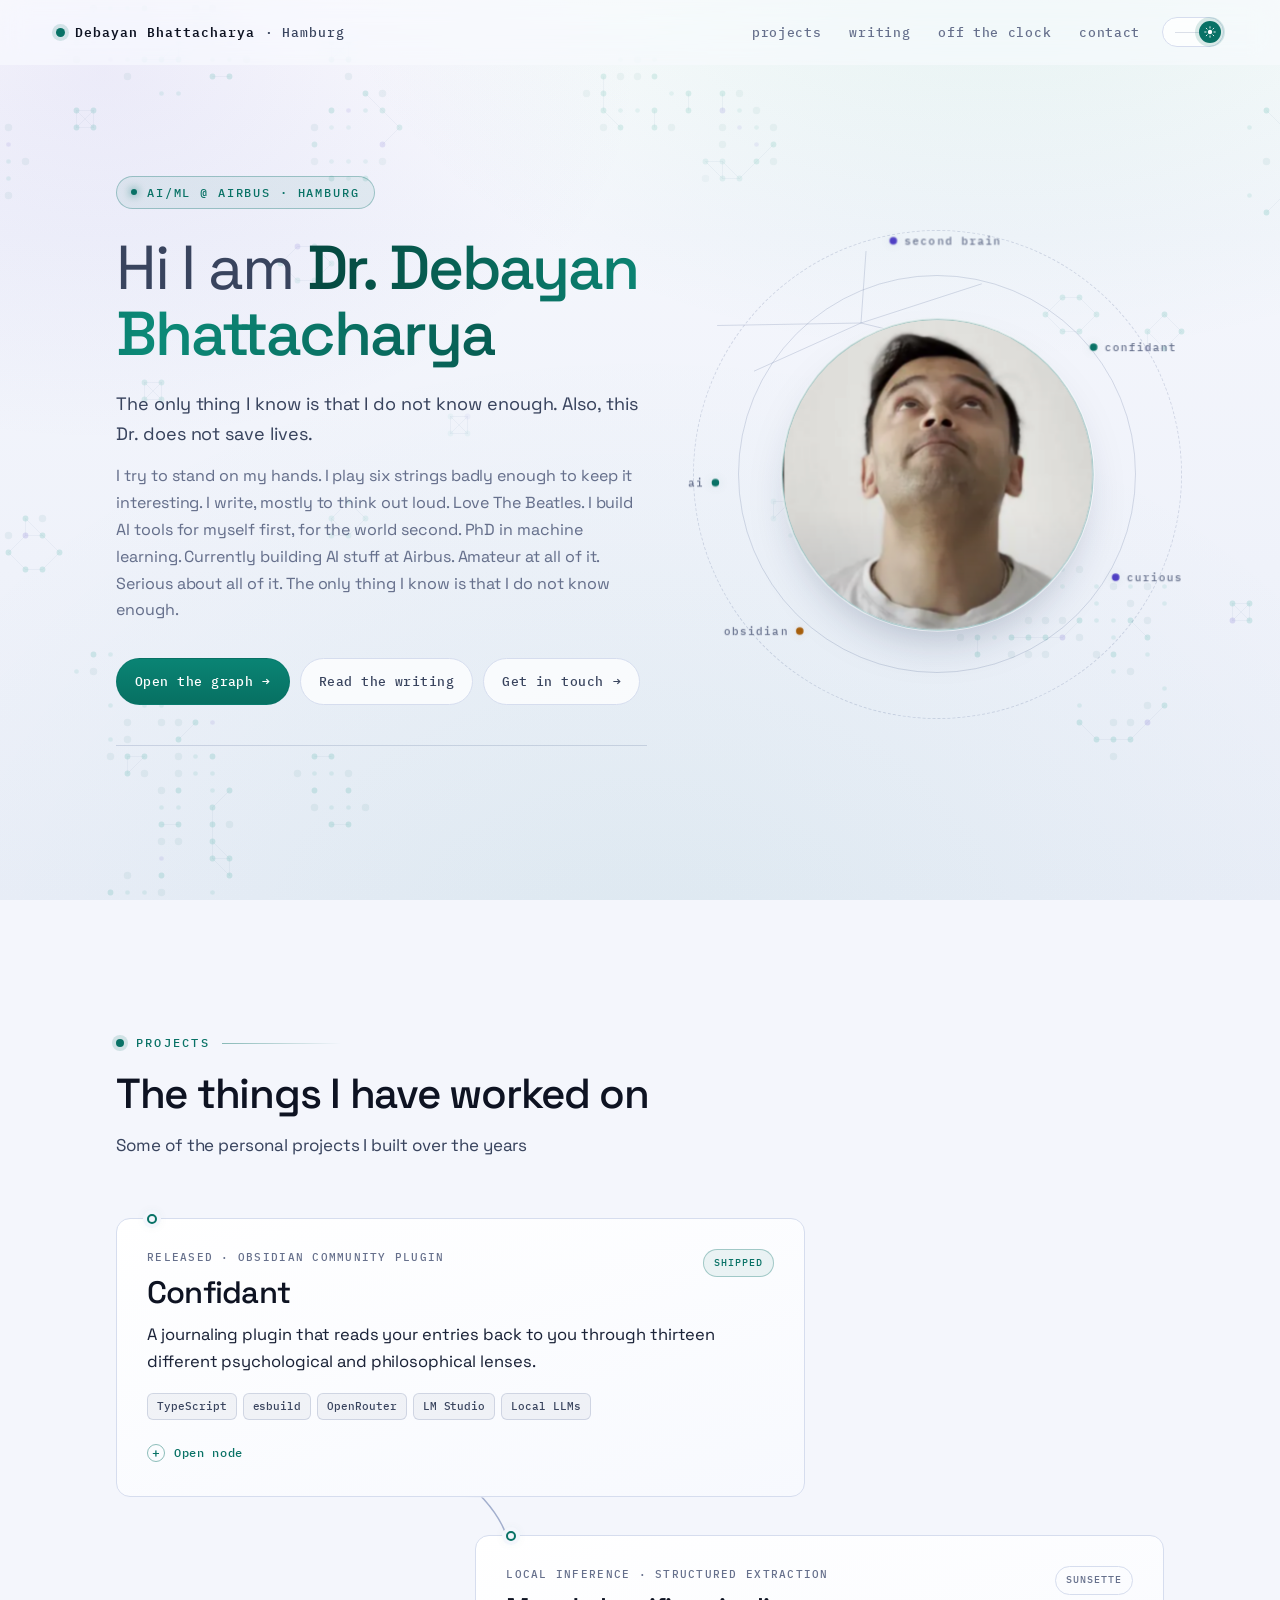
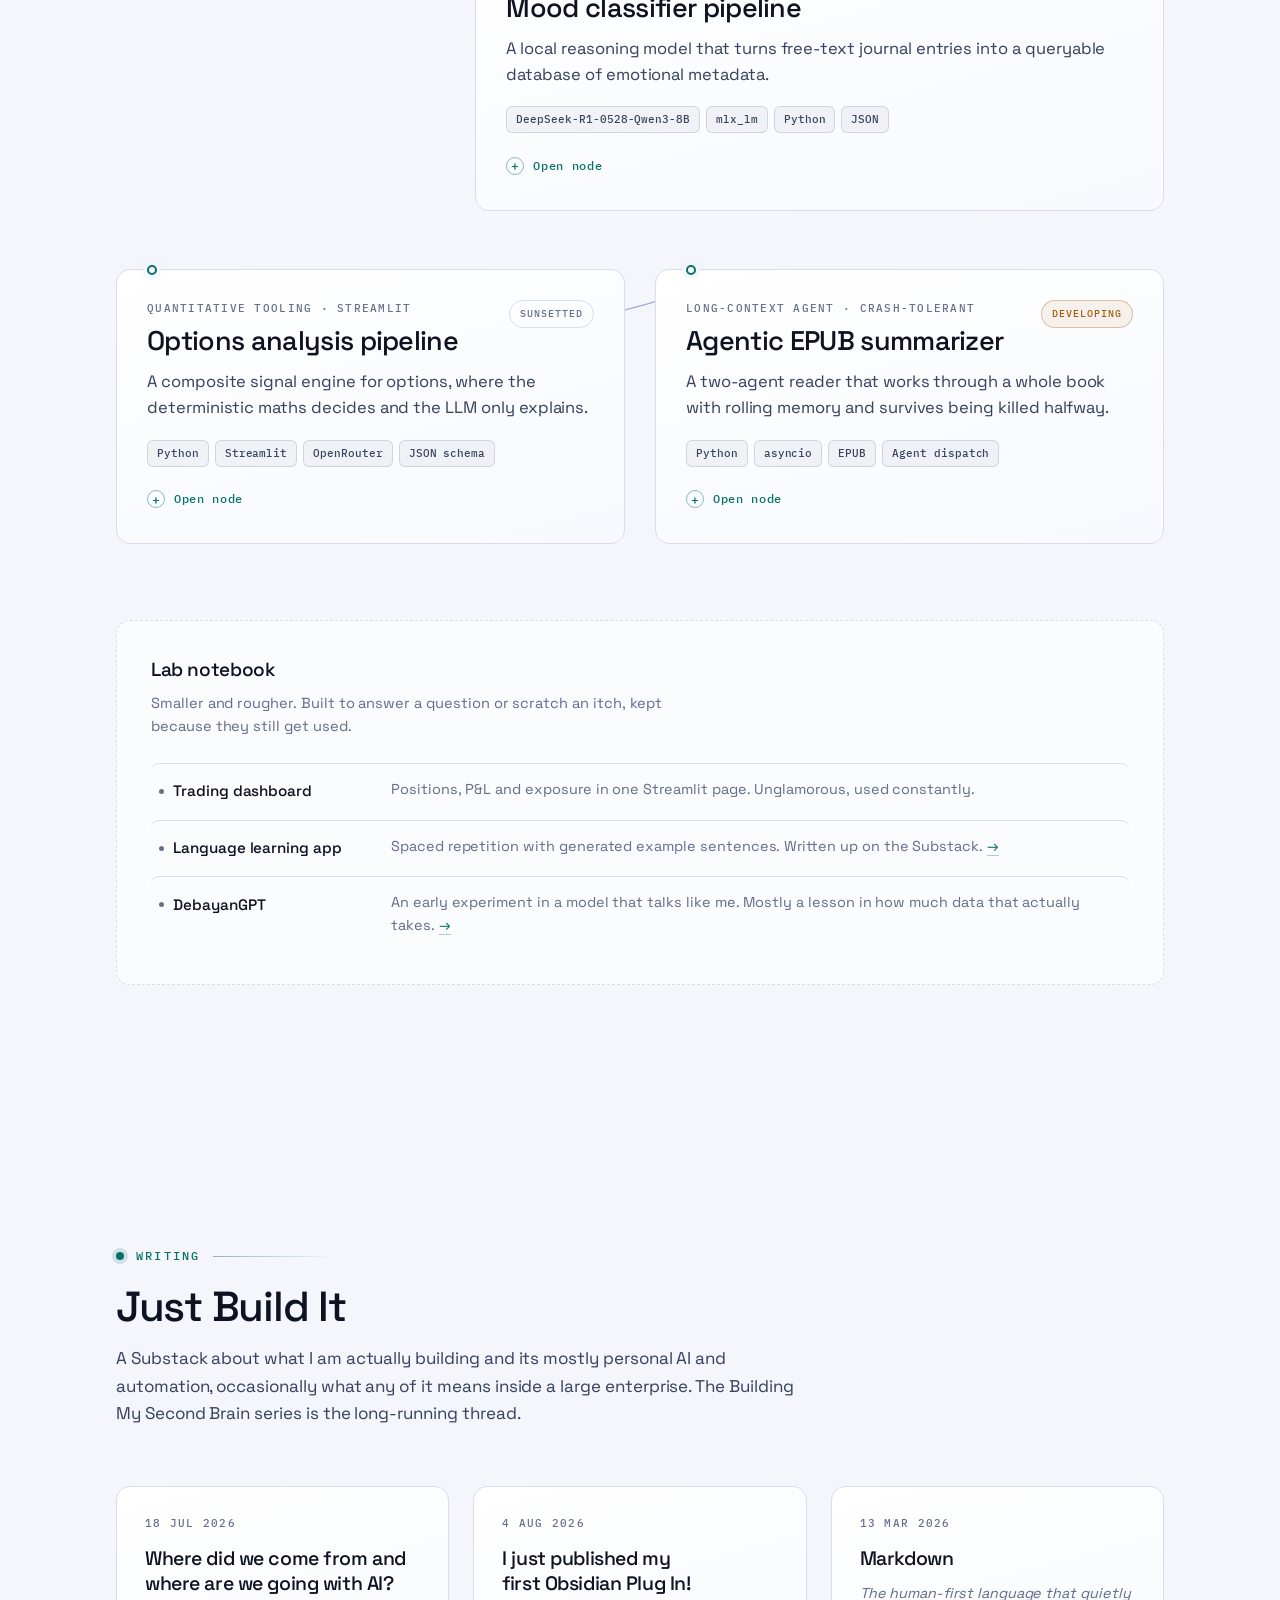
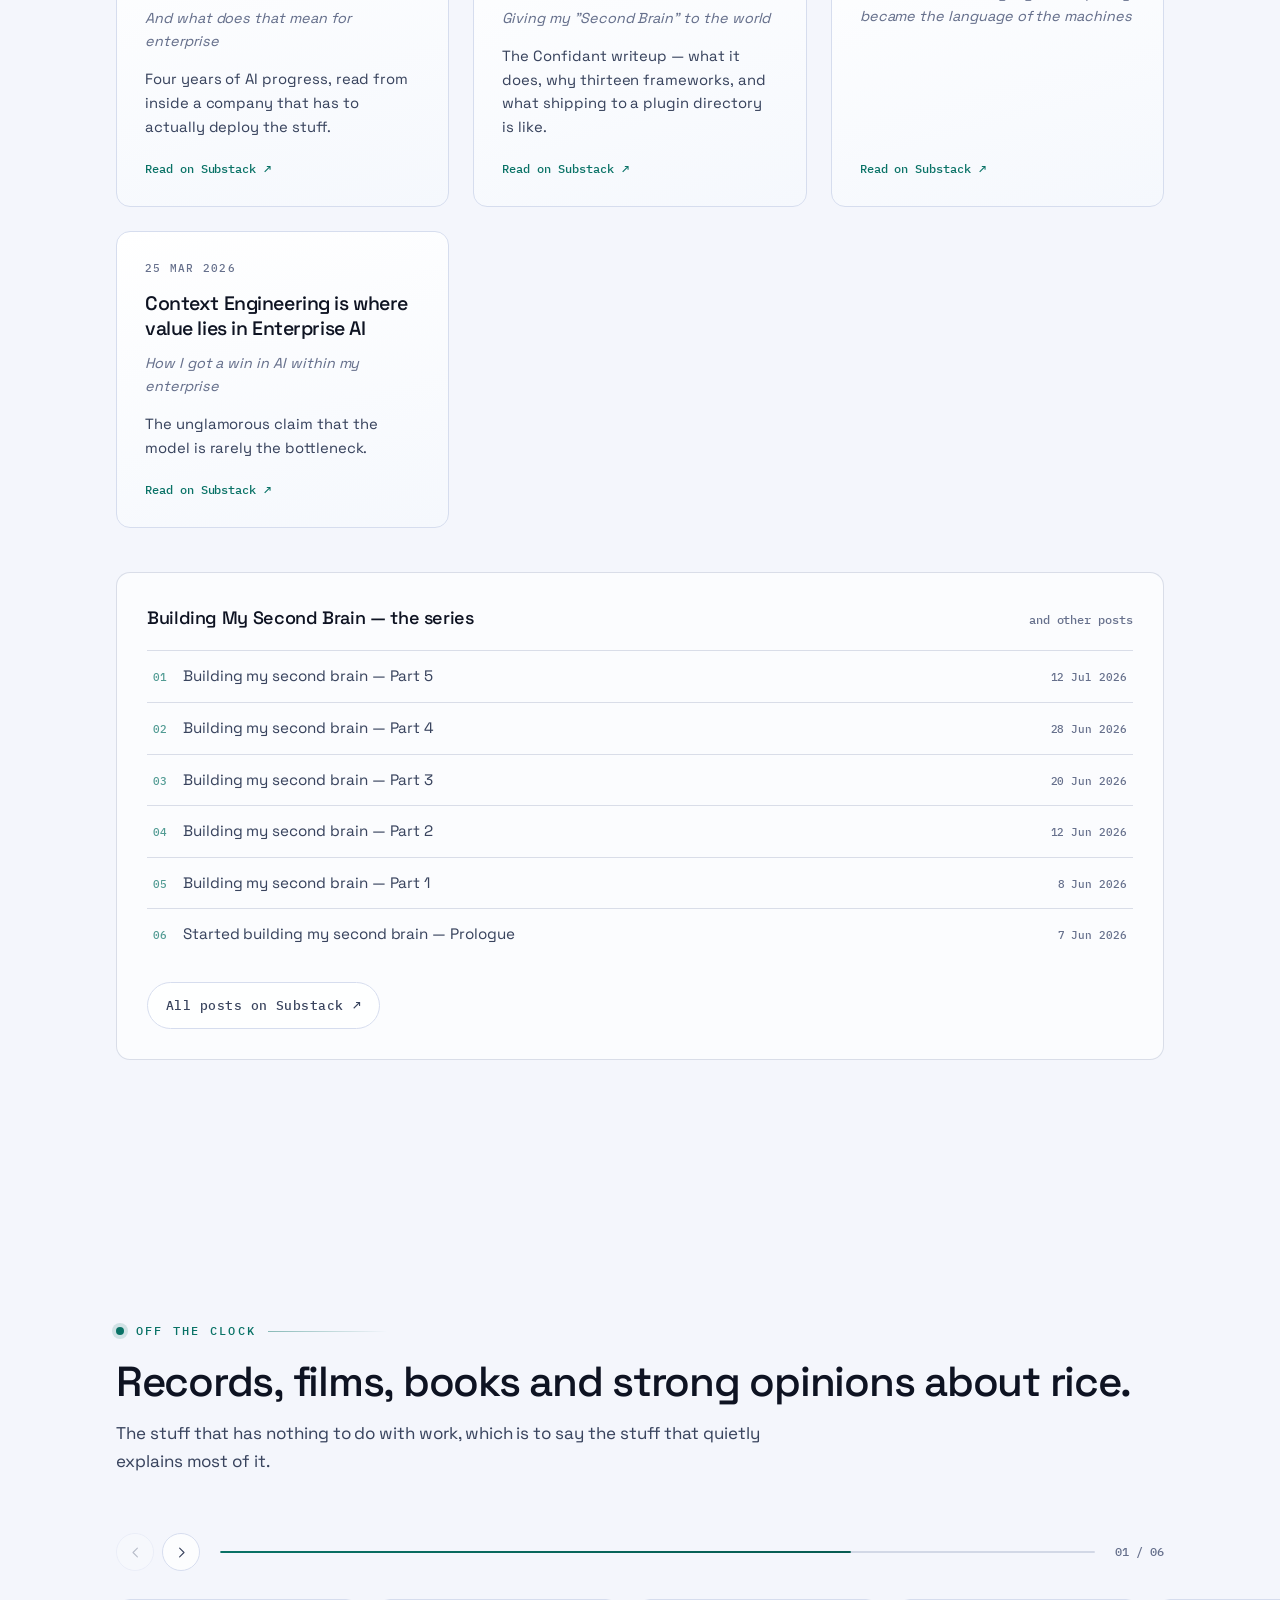
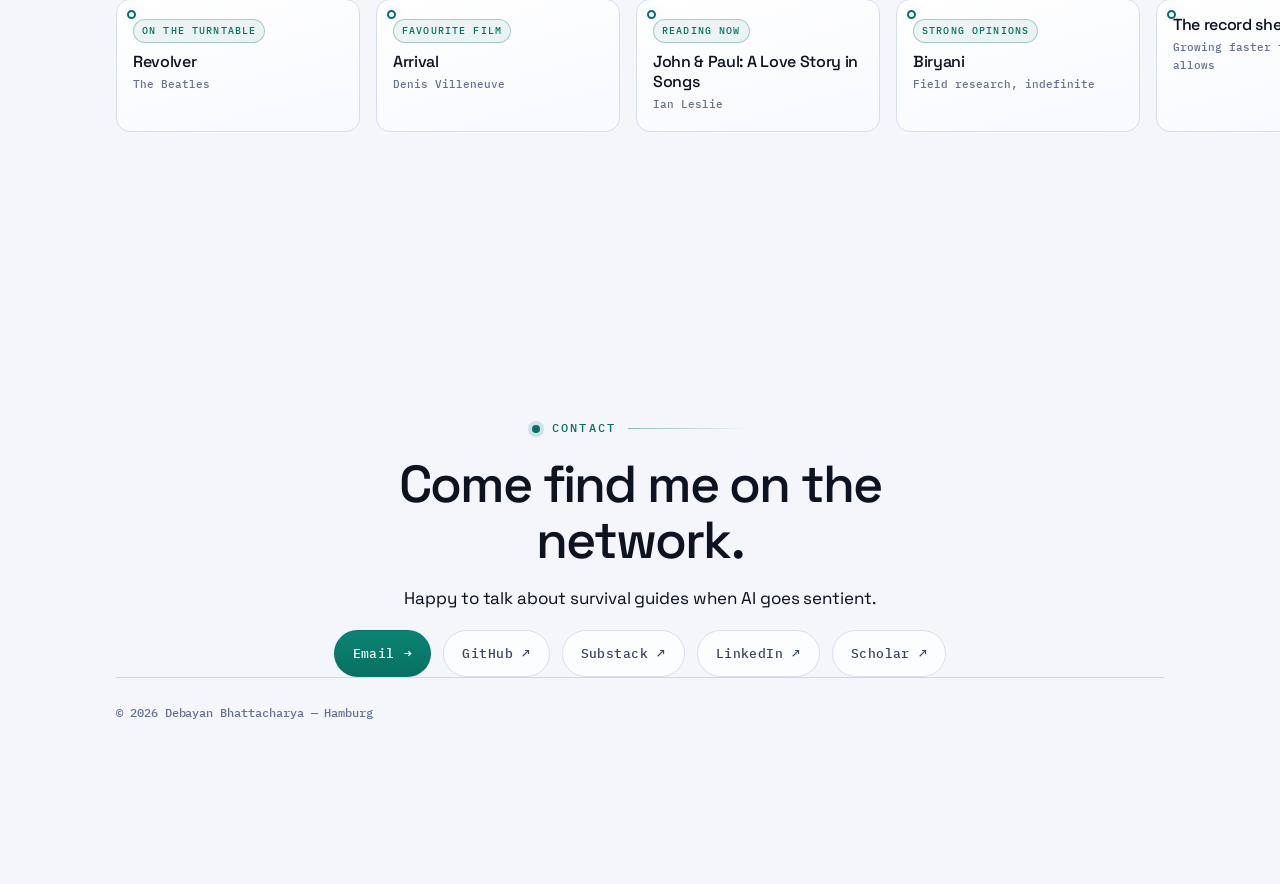
==== index.html @ 23ad4b86 "BDebayan Launch" ====
<!DOCTYPE html>
<html lang="en">
<head>
<meta charset="utf-8">
<meta name="viewport" content="width=device-width, initial-scale=1">

<!-- Theme is resolved before first paint so there is no flash of the wrong
     mode. Saved choice wins; otherwise follow the OS. -->
<script>
(function () {
  var t;
  try { t = localStorage.getItem('theme'); } catch (e) {}
  if (t !== 'light' && t !== 'dark') {
    t = window.matchMedia && window.matchMedia('(prefers-color-scheme: light)').matches ? 'light' : 'dark';
  }
  document.documentElement.setAttribute('data-theme', t);
})();
</script>
<title>Debayan Bhattacharya — memory systems &amp; local inference</title>
<meta name="description" content="I build memory systems and local-inference pipelines for personal AI, and lead AI/ML direction at Airbus. Obsidian plugins, tiered-memory agents, and models that never leave the laptop.">
<meta name="author" content="Debayan Bhattacharya">
<meta name="theme-color" content="#0A0C16" data-theme-color>

<meta property="og:type" content="website">
<meta property="og:title" content="Debayan Bhattacharya — memory systems &amp; local inference">
<meta property="og:description" content="Obsidian plugins, tiered-memory agents, and models that never leave the laptop.">
<meta property="og:image" content="assets/hero/gaze-poster.jpg">
<meta name="twitter:card" content="summary_large_image">

<link rel="icon" href="data:image/svg+xml,<svg xmlns='http://www.w3.org/2000/svg' viewBox='0 0 32 32'><circle cx='16' cy='16' r='7' fill='%2334E2C0'/><circle cx='16' cy='16' r='13' fill='none' stroke='%2334E2C0' stroke-opacity='.35'/></svg>">

<link rel="preconnect" href="https://fonts.googleapis.com">
<link rel="preconnect" href="https://fonts.gstatic.com" crossorigin>
<!-- Space Grotesk is loaded as a variable font so light mode can use the
     in-between weights (430 / 560) it needs to hold up against paper. -->
<link rel="stylesheet" href="https://fonts.googleapis.com/css2?family=IBM+Plex+Mono:wght@400;500&family=Space+Grotesk:wght@400..700&display=swap">
<link rel="stylesheet" href="assets/css/site.css">
</head>

<body>
<a class="skip" href="#projects">Skip to projects</a>
<canvas id="life-bg" aria-hidden="true"></canvas>

<header class="nav">
  <a class="nav-mark" href="#top">
    <span class="dot" aria-hidden="true"></span>
    <b>Debayan Bhattacharya</b><b class="short">DB</b><span class="long"> · Hamburg</span>
  </a>
  <nav class="nav-links" aria-label="Sections" data-nav>
    <a href="#projects">projects</a>
    <a href="#writing">writing</a>
    <a href="#offclock"><span class="lbl-full">off the clock</span><span class="lbl-short">off-clock</span></a>
    <a href="#contact">contact</a>

    <button class="theme-toggle" type="button" data-theme-toggle
            aria-label="Switch colour theme" title="Switch colour theme">
      <span class="knob" aria-hidden="true">
        <svg class="ico-moon" viewBox="0 0 24 24"><path d="M20.5 15A8.5 8.5 0 0 1 9 3.5 8.5 8.5 0 1 0 20.5 15z" stroke-linejoin="round"/></svg>
        <svg class="ico-sun" viewBox="0 0 24 24"><circle cx="12" cy="12" r="4.4"/><path d="M12 1.5v2.6M12 19.9v2.6M4.4 4.4l1.9 1.9M17.7 17.7l1.9 1.9M1.5 12h2.6M19.9 12h2.6M4.4 19.6l1.9-1.9M17.7 6.3l1.9-1.9" stroke-linecap="round"/></svg>
      </span>
    </button>
  </nav>
</header>

<main class="page" id="top">

  <!-- ================================================================ HERO -->
  <section class="hero">
    <div class="wrap hero-grid">

      <div class="hero-copy">
        <span class="eyebrow"><i aria-hidden="true"></i> <span data-bind="hero.eyebrow"></span></span>

        <h1>
          <span class="lo" data-bind="hero.headlineLead"></span>
          <span class="hi" data-bind="hero.headlineAccent"></span>
        </h1>

        <p class="hero-sub" data-bind="identity.bio"></p>
        <p class="hero-sub" data-bind="identity.sub"></p>

        <div class="hero-cta">
          <a class="btn btn-primary" href="#projects"><span data-bind="hero.ctaPrimary"></span> <span class="arw" aria-hidden="true">→</span></a>
          <a class="btn" href="#writing" data-bind="hero.ctaSecondary"></a>
          <a class="btn" href="#contact" data-egg><span data-bind="hero.ctaContact"></span> <span class="arw" aria-hidden="true">→</span></a>
        </div>

        <div class="hero-meta" data-hero-facts></div>
      </div>

      <div class="hero-node">
        <div class="rootnode">
          <div class="rootnode-inner">
            <svg class="rootnode-edges" aria-hidden="true"></svg>
            <div class="orbit o2 orbit-spin-rev" aria-hidden="true"></div>
            <div class="orbit orbit-spin" aria-hidden="true"></div>
            <div class="orbit o3" aria-hidden="true"></div>
            <!-- The resting pose ships in the markup so there is something to
                 look at before hero.js runs, and something left if it never
                 does. hero.js stacks the sprite canvas on top of it. -->
            <div class="photo-well">
              <img class="well-img is-on" src="assets/hero/gaze-poster.webp"
                   alt="Debayan Bhattacharya" width="320" height="320"
                   fetchpriority="high" decoding="async" draggable="false">
            </div>
          </div>
          <span class="hero-hint" data-bind="hero.hint">move your cursor</span>
        </div>
      </div>

    </div>
  </section>

  <!-- ============================================================ PROJECTS -->
  <section class="section" id="projects" data-section="projects">
    <div class="wrap">
      <div class="section-head rv">
        <div class="section-label" data-sec-label></div>
        <h2 data-sec-title></h2>
        <p data-sec-intro></p>
      </div>

      <div class="pgraph">
        <svg class="pedges" aria-hidden="true" preserveAspectRatio="none"></svg>
        <div class="pcards"></div>
      </div>

      <div class="notebook rv">
        <h3 data-bind="notebookTitle"></h3>
        <p data-bind="notebookIntro"></p>
        <div class="nb-list"></div>
      </div>
    </div>
  </section>

  <!-- ============================================================= WRITING -->
  <section class="section" id="writing" data-section="writing">
    <div class="wrap">
      <div class="section-head rv">
        <div class="section-label" data-sec-label></div>
        <h2 data-sec-title></h2>
        <p data-sec-intro></p>
      </div>

      <div class="posts"></div>

      <div class="series rv">
        <div class="series-head">
          <h3>Building My Second Brain — the series</h3>
          <span>and other posts</span>
        </div>
        <ol></ol>
        <div style="margin-top:22px">
          <a class="btn" data-href="substack" target="_blank" rel="noopener">
            All posts on Substack <span class="arw" aria-hidden="true">↗</span>
          </a>
        </div>
      </div>
    </div>
  </section>

  <!-- =========================================================== OFF CLOCK -->
  <section class="section" id="offclock" data-section="offclock">
    <div class="wrap">
      <div class="section-head rv">
        <div class="section-label" data-sec-label></div>
        <h2 data-sec-title></h2>
        <p data-sec-intro></p>
      </div>
    </div>

    <div class="oc rv">
      <div class="wrap">
        <div class="oc-bar">
          <div class="oc-navs">
            <button class="oc-nav" data-oc-prev type="button" aria-label="Scroll carousel left">
              <svg viewBox="0 0 24 24" aria-hidden="true"><path d="M15 5l-7 7 7 7" stroke-linecap="round" stroke-linejoin="round"/></svg>
            </button>
            <button class="oc-nav" data-oc-next type="button" aria-label="Scroll carousel right">
              <svg viewBox="0 0 24 24" aria-hidden="true"><path d="M9 5l7 7-7 7" stroke-linecap="round" stroke-linejoin="round"/></svg>
            </button>
          </div>
          <div class="oc-rail" aria-hidden="true"><span></span></div>
          <div class="oc-count" data-oc-count></div>
        </div>
      </div>

      <div class="oc-track" role="list" aria-label="Off the clock"></div>

      <div class="wrap">
        <div class="oc-drawer" id="oc-drawer"><div><div class="oc-drawer-in"></div></div></div>
      </div>
    </div>
  </section>

  <!-- ============================================================= CONTACT -->
  <section class="section contact" id="contact" data-section="contact">
    <div class="wrap">
      <div class="rv">
        <div class="section-label" style="justify-content:center" data-sec-label></div>
        <h2 data-sec-title></h2>
        <p data-sec-intro></p>
        <div class="contact-links">
          <a class="btn btn-primary" data-href="email">Email <span class="arw" aria-hidden="true">→</span></a>
          <a class="btn" data-href="github" target="_blank" rel="noopener">GitHub <span class="arw" aria-hidden="true">↗</span></a>
          <a class="btn" data-href="substack" target="_blank" rel="noopener">Substack <span class="arw" aria-hidden="true">↗</span></a>
          <a class="btn" data-href="linkedin" target="_blank" rel="noopener">LinkedIn <span class="arw" aria-hidden="true">↗</span></a>
          <a class="btn" data-href="scholar" target="_blank" rel="noopener">Scholar <span class="arw" aria-hidden="true">↗</span></a>
        </div>
      </div>

      <div class="foot">
        <span>© <span data-year></span> Debayan Bhattacharya — Hamburg</span>
        <span></span>
      </div>
    </div>
  </section>

</main>

<script src="assets/js/content.js"></script>
<!-- Generated by tools/bake_hero.py — describes the head-rotation sprite
     sheet (grid shape, cell size, which angle cell 0 holds). A plain script
     rather than a fetch of gaze.json so file:// preview keeps working. -->
<script src="assets/hero/gaze.js"></script>
<script src="assets/js/life.js" defer></script>
<script src="assets/js/app.js" defer></script>
<script src="assets/js/hero.js" defer></script>
<script src="assets/js/offclock.js" defer></script>
<script src="assets/js/analytics.js" defer></script>
</body>
</html>
---- assets/css/site.css ----
/* ==========================================================================
   Debayan Bhattacharya — personal site
   Palette: deep indigo substrate, phosphor cyan nodes, amber active edges.
   ========================================================================== */

/* ---------------------------------------------------------------- tokens ---
   Dark is the default. Light is a paper-and-ink counterpart, not an inversion:
   the phosphor cyan darkens to hold contrast on white, glows become shadows,
   and the type gains weight because dark-on-light reads thinner than
   light-on-dark. Everything below is driven by these two blocks.
   -------------------------------------------------------------------------- */
:root, [data-theme="dark"] {
  color-scheme: dark;

  /* substrate */
  --void:      #06070D;
  --bg:        #0A0C16;
  --bg-2:      #0D1020;
  --surface:   #121629;
  --surface-2: #171C33;
  --line:      #222840;
  --line-soft: rgba(126,146,208,0.12);

  /* ink */
  --text:      #E9ECF8;
  --text-2:    #A6AECB;
  --muted:     #6E7797;

  /* signal */
  --phos:      #34E2C0;
  --phos-2:    #1FBFA2;
  --phos-glow: rgba(52,226,192,0.16);
  --phos-soft: rgba(52,226,192,0.05);
  --phos-line: rgba(52,226,192,0.24);
  --phos-edge: rgba(52,226,192,0.36);
  --amber:     #F2A44E;
  --amber-glow:rgba(242,164,78,0.16);
  --amber-line:rgba(242,164,78,0.32);
  --amber-soft:rgba(242,164,78,0.06);
  --text-hi:   #C3CAE4;
  --violet:    #7C6BF0;

  /* surfaces built from the substrate */
  --page-bg:
    radial-gradient(1100px 700px at 78% -8%, rgba(52,226,192,0.10), transparent 62%),
    radial-gradient(900px 620px at 8% 8%, rgba(124,107,240,0.11), transparent 60%),
    radial-gradient(1200px 900px at 50% 108%, rgba(52,226,192,0.05), transparent 70%),
    linear-gradient(180deg, var(--void), var(--bg) 22%, var(--bg-2) 100%);
  --nav-bg:       rgba(10,12,22,0.55);
  --nav-bg-stuck: rgba(8,10,18,0.86);
  --card-grad:  linear-gradient(165deg, rgba(23,28,51,0.86), rgba(13,16,32,0.90));
  --card-grad-2:linear-gradient(165deg, rgba(23,28,51,0.70), rgba(13,16,32,0.85));
  --card-shadow: 0 30px 70px -34px rgba(0,0,0,0.9);
  --card-lift:   0 24px 50px -32px rgba(0,0,0,0.9);
  --panel-bg:  rgba(6,7,13,0.40);
  --sunk-bg:   rgba(6,7,13,0.55);
  --hover-tint: rgba(255,255,255,0.04);
  --hover-tint-2: rgba(255,255,255,0.028);
  --chip-bg:   rgba(255,255,255,0.035);
  --btn-bg:    rgba(255,255,255,0.02);
  --code-bg:   rgba(52,226,192,0.08);
  --code-fg:   #9BF0DD;
  --btn-primary-bg:   linear-gradient(180deg, rgba(52,226,192,0.20), rgba(52,226,192,0.10));
  --btn-primary-bg-h: linear-gradient(180deg, rgba(52,226,192,0.30), rgba(52,226,192,0.16));
  --btn-primary-fg:   #C9FBEE;
  --edge-stroke: rgba(126,146,208,0.34);

  /* hero well */
  --well-bg: radial-gradient(120% 120% at 50% 10%, var(--surface-2), var(--bg-2) 70%);
  --well-shadow: 0 0 0 1px rgba(0,0,0,0.6), 0 0 60px -14px rgba(52,226,192,0.42),
                 inset 0 0 60px -20px rgba(52,226,192,0.35);
  --well-veil: linear-gradient(180deg, transparent 55%, rgba(6,7,13,0.55));
  --scan-op: 0.55;
  --dot-ring: rgba(10,12,22,0.90);
  --oc-dim: 0.48;
  --oc-blur-b: 0.8;
  --headline-grad: linear-gradient(100deg, #FFFFFF 8%, var(--phos) 60%, #7FF3DE 100%);

  /* background canvas — Conway's Life, read at runtime by life.js */
  --life-cell:   52,226,192;   /* settled cells */
  --life-born:   150,255,226;  /* the flash as a cell is born */
  --life-warm:   124,107,240;  /* the speckled minority */
  --life-link:   120,142,205;  /* wires between adjacent live cells */
  --life-hover:  52,226,192;
  --life-a:      0.32;
  --life-link-a: 0.10;
  --g-canvas-op: 0.70;

  /* type */
  --display: 'Space Grotesk', 'Segoe UI', system-ui, sans-serif;
  --mono: 'IBM Plex Mono', ui-monospace, 'SF Mono', Menlo, monospace;
  --smoothing: antialiased;
  --w-body: 400;
  --w-head: 500;
  --track-body: -0.005em;
  --track-mono: 0.02em;

  /* metrics */
  --wrap: 1160px;
  --gut: clamp(20px, 5vw, 56px);
  --r: 14px;
  --ease: cubic-bezier(0.22, 0.61, 0.36, 1);
}

[data-theme="light"] {
  color-scheme: light;

  --void:      #FFFFFF;
  --bg:        #F4F6FC;
  --bg-2:      #EAEEF8;
  --surface:   #FFFFFF;
  --surface-2: #F8FAFE;
  --line:      #D6DDEE;
  --line-soft: rgba(42,62,120,0.16);

  --text:      #0E1322;
  --text-2:    #39445E;
  --muted:     #66708C;

  /* darkened so it still passes contrast against paper */
  --phos:      #097266;
  --phos-2:    #075C52;
  --phos-glow: rgba(9,114,102,0.15);
  --phos-soft: rgba(9,114,102,0.07);
  --phos-line: rgba(9,114,102,0.32);
  --phos-edge: rgba(9,114,102,0.46);
  --amber:     #A65E0B;
  --amber-glow:rgba(166,94,11,0.16);
  --amber-line:rgba(166,94,11,0.34);
  --amber-soft:rgba(166,94,11,0.07);
  --text-hi:   #1B2338;
  --violet:    #4F40C4;

  --page-bg:
    radial-gradient(1100px 700px at 78% -8%, rgba(11,140,120,0.10), transparent 62%),
    radial-gradient(900px 620px at 8% 8%, rgba(79,64,196,0.09), transparent 60%),
    radial-gradient(1200px 900px at 50% 108%, rgba(11,140,120,0.06), transparent 70%),
    linear-gradient(180deg, var(--void), var(--bg) 26%, var(--bg-2) 100%);
  --nav-bg:       rgba(248,250,254,0.62);
  --nav-bg-stuck: rgba(250,251,255,0.90);
  --card-grad:  linear-gradient(165deg, #FFFFFF, #F7F9FE);
  --card-grad-2:linear-gradient(165deg, #FFFFFF, #F5F8FD);
  --card-shadow: 0 26px 56px -30px rgba(20,34,72,0.34);
  --card-lift:   0 20px 42px -26px rgba(20,34,72,0.30);
  --panel-bg:  rgba(255,255,255,0.62);
  --sunk-bg:   rgba(255,255,255,0.76);
  --hover-tint: rgba(20,34,72,0.05);
  --hover-tint-2: rgba(20,34,72,0.035);
  --chip-bg:   rgba(20,34,72,0.045);
  --btn-bg:    rgba(255,255,255,0.75);
  --code-bg:   rgba(11,140,120,0.10);
  --code-fg:   #076152;
  --btn-primary-bg:   linear-gradient(180deg, #0A8474, #077062);
  --btn-primary-bg-h: linear-gradient(180deg, #0B9382, #087A6A);
  --btn-primary-fg:   #FFFFFF;
  --edge-stroke: rgba(52,78,140,0.42);

  --well-bg: radial-gradient(120% 120% at 50% 10%, #FFFFFF, #E7EDF9 72%);
  --well-shadow: 0 0 0 1px rgba(255,255,255,0.9), 0 22px 48px -20px rgba(20,34,72,0.34),
                 inset 0 0 40px -18px rgba(11,140,120,0.22);
  --well-veil: linear-gradient(180deg, transparent 62%, rgba(20,34,72,0.14));
  --scan-op: 0.20;
  --dot-ring: rgba(244,246,252,0.95);
  --oc-dim: 0.70;
  --oc-blur-b: 1.04;
  --headline-grad: linear-gradient(100deg, #054A41 4%, #0C8A78 52%, #075C52 100%);

  /* on paper the cells have to darken, not brighten, and the whole field
     drops back so it never competes with body text */
  --life-cell:   14,156,134;
  --life-born:   8,110,96;
  --life-warm:   79,64,196;
  --life-link:   74,96,150;
  --life-hover:  9,114,102;
  --life-a:      0.30;
  --life-link-a: 0.10;
  --g-canvas-op: 0.50;

  /* dark-on-light reads thinner, so the type gains a little weight and the
     mono tracking opens up slightly */
  --smoothing: auto;
  --w-body: 415;
  --w-head: 530;
  --track-body: -0.003em;
  --track-mono: 0.015em;
}

/* --------------------------------------------------------------- reset --- */
*, *::before, *::after { box-sizing: border-box; }
html { -webkit-text-size-adjust: 100%; scroll-behavior: smooth; }
@media (prefers-reduced-motion: reduce) { html { scroll-behavior: auto; } }

body {
  margin: 0;
  background: var(--bg);
  color: var(--text);
  transition: background-color 0.35s var(--ease), color 0.35s var(--ease);
  font-family: var(--display);
  font-size: 17px;
  line-height: 1.62;
  font-weight: var(--w-body);
  letter-spacing: var(--track-body);
  -webkit-font-smoothing: var(--smoothing);
  overflow-x: hidden;
}
body.is-locked { overflow: hidden; }

img { max-width: 100%; display: block; }
a { color: inherit; text-decoration: none; }
button { font: inherit; color: inherit; background: none; border: 0; cursor: pointer; }
code {
  font-family: var(--mono); font-size: 0.86em;
  background: var(--code-bg);
  color: var(--code-fg);
  padding: 0.12em 0.4em; border-radius: 4px;
  border: 1px solid var(--phos-line);
}
::selection { background: var(--phos); color: var(--void); }

:focus-visible {
  outline: 2px solid var(--phos);
  outline-offset: 3px;
  border-radius: 4px;
}

.wrap { width: 100%; max-width: var(--wrap); margin: 0 auto; padding: 0 var(--gut); }
.sr {
  position: absolute; width: 1px; height: 1px; padding: 0; margin: -1px;
  overflow: hidden; clip: rect(0 0 0 0); white-space: nowrap; border: 0;
}
.skip {
  position: absolute; left: 12px; top: -60px; z-index: 200;
  background: var(--surface); border: 1px solid var(--phos); color: var(--text);
  padding: 10px 16px; border-radius: 8px; font-family: var(--mono); font-size: 13px;
  transition: top 0.18s var(--ease);
}
.skip:focus { top: 12px; }

/* -------------------------------------------------------- life backdrop --- */
#life-bg {
  position: fixed; inset: 0; z-index: 0;
  width: 100%; height: 100%;
  pointer-events: none;
  opacity: var(--g-canvas-op);
  /* The vignette that calms the field behind the reading column is baked into
     the canvas by life.js. A CSS mask here would look identical and cost an
     offscreen composite on every frame. */
}
@media (max-width: 760px) {
  /* the column fills the screen on a phone, so pull the whole field back */
  #life-bg { opacity: calc(var(--g-canvas-op) * 0.72); }
}
.page { position: relative; z-index: 1; }

/* Clicks are routed by life.js from the document, so the canvas itself never
   intercepts anything — every link and button on the page stays clickable. */

.life-hint {
  position: fixed; left: var(--gut); bottom: 18px; z-index: 40;
  display: flex; align-items: center; gap: 9px;
  font-family: var(--mono); font-size: 11px; letter-spacing: 0.03em;
  color: var(--muted);
  background: var(--nav-bg);
  backdrop-filter: blur(10px); -webkit-backdrop-filter: blur(10px);
  border: 1px solid var(--line-soft); border-radius: 999px;
  padding: 7px 14px;
  pointer-events: none;
  opacity: 0; transform: translateY(8px);
  transition: opacity 0.6s var(--ease), transform 0.6s var(--ease);
}
.life-hint.in { opacity: 1; transform: none; }
.life-hint b {
  width: 6px; height: 6px; border-radius: 50%; background: var(--phos);
  box-shadow: 0 0 0 3px var(--phos-glow); flex: none;
}
@media (max-width: 620px) { .life-hint { display: none; } }

/* the substrate gradient sits under the canvas */
body::before {
  content: '';
  position: fixed; inset: 0; z-index: 0; pointer-events: none;
  background: var(--page-bg);
}

/* --------------------------------------------------------- theme toggle --- */
.theme-toggle {
  position: relative; flex: none;
  --tw: 62px;
  width: var(--tw); height: 30px; border-radius: 999px;
  border: 1px solid var(--line);
  background: var(--btn-bg);
  display: inline-flex; align-items: center;
  margin-left: 6px;
  transition: border-color 0.24s var(--ease), background 0.24s var(--ease);
}
.theme-toggle:hover { border-color: var(--phos-edge); }

/* the knob is a graph node travelling along an edge */
.theme-toggle::before {
  content: ''; position: absolute; left: 12px; right: 12px; top: 50%;
  height: 1px; background: var(--line-soft);
}
.theme-toggle .knob {
  position: absolute; top: 50%; left: 4px;
  width: 22px; height: 22px; margin-top: -11px;
  border-radius: 50%;
  background: var(--phos);
  box-shadow: 0 0 0 4px var(--phos-glow);
  display: grid; place-items: center;
  transition: transform 0.36s var(--ease), background 0.24s var(--ease);
}
[data-theme="light"] .theme-toggle .knob { transform: translateX(calc(var(--tw) - 30px)); }
.theme-toggle .knob svg { width: 12px; height: 12px; display: block; }
.theme-toggle .knob .ico-sun { display: none; }
[data-theme="light"] .theme-toggle .knob .ico-sun { display: block; }
[data-theme="light"] .theme-toggle .knob .ico-moon { display: none; }
.theme-toggle .knob svg path,
.theme-toggle .knob svg circle { stroke: var(--void); fill: none; stroke-width: 1.8; }
.theme-toggle .knob .ico-sun circle { fill: var(--void); stroke: none; }
@media (max-width: 760px) { .theme-toggle { --tw: 46px; margin-left: 0; } }
@media (max-width: 440px) { .theme-toggle { --tw: 40px; } .theme-toggle .knob { width: 18px; height: 18px; margin-top: -9px; }
  [data-theme="light"] .theme-toggle .knob { transform: translateX(calc(var(--tw) - 26px)); } }

/* ------------------------------------------------------------------ nav --- */
.nav {
  position: fixed; top: 0; left: 0; right: 0; z-index: 90;
  display: flex; align-items: center; justify-content: space-between;
  gap: 20px;
  padding: 14px var(--gut);
  background: var(--nav-bg);
  backdrop-filter: blur(14px) saturate(140%);
  -webkit-backdrop-filter: blur(14px) saturate(140%);
  border-bottom: 1px solid transparent;
  transition: background 0.3s var(--ease), border-color 0.3s var(--ease);
}
.nav.is-stuck { background: var(--nav-bg-stuck); border-bottom-color: var(--line); }

.nav-mark {
  display: flex; align-items: center; gap: 10px;
  font-family: var(--mono); font-size: 13px; letter-spacing: calc(0.06em + var(--track-mono));
  color: var(--text-2);
}
.nav-mark b { color: var(--text); font-weight: var(--w-head); }
.nav-mark .dot {
  width: 9px; height: 9px; border-radius: 50%;
  background: var(--phos); box-shadow: 0 0 0 4px var(--phos-glow);
  animation: pulse 3.6s ease-in-out infinite;
}
@keyframes pulse {
  0%, 100% { box-shadow: 0 0 0 4px var(--phos-glow); }
  50%      { box-shadow: 0 0 0 8px var(--phos-soft); }
}

.nav-links { display: flex; align-items: center; gap: 4px; }
.nav-links a {
  position: relative;
  font-family: var(--mono); font-size: 12.5px; letter-spacing: calc(0.04em + var(--track-mono));
  color: var(--muted);
  padding: 8px 12px; border-radius: 999px;
  white-space: nowrap;
  transition: color 0.2s var(--ease), background 0.2s var(--ease);
}
.nav-links a::before {
  content: ''; position: absolute; left: 4px; top: 50%; transform: translateY(-50%) scale(0);
  width: 4px; height: 4px; border-radius: 50%; background: var(--phos);
  transition: transform 0.22s var(--ease);
}
.nav-links a:hover { color: var(--text); background: var(--hover-tint); }
.nav-links a.is-active { color: var(--phos); padding-left: 18px; }
.nav-links a.is-active::before { transform: translateY(-50%) scale(1); }
.nav-links .lbl-short { display: none; }
@media (max-width: 760px) {
  .nav { padding: 12px 14px; gap: 8px; }
  .nav-links a { padding: 6px 7px; font-size: 11px; }
  .nav-mark span.long { display: none; }
  .nav-mark b { display: none; }
  .nav-links .lbl-full { display: none; }
  .nav-links .lbl-short { display: inline; }
}
@media (max-width: 440px) {
  .nav { padding: 11px 12px; }
  .nav-links { gap: 1px; }
  .nav-links a { font-size: 10.5px; padding: 5px 5px; }
}
.nav-mark b.short { display: none; }
@media (max-width: 760px) and (min-width: 431px) {
  .nav-mark b.short { display: inline; letter-spacing: 0.08em; font-size: 12px; }
}

/* ----------------------------------------------------------------- hero --- */
.hero {
  position: relative;
  min-height: 100svh;
  display: grid; align-items: center;
  padding: 120px 0 72px;
}
.hero-grid {
  display: grid;
  grid-template-columns: minmax(0, 1.08fr) minmax(0, 0.92fr);
  gap: clamp(28px, 5vw, 72px);
  align-items: center;
}
@media (max-width: 900px) {
  /* the root node leads on small screens — it is the signature element */
  .hero-grid { grid-template-columns: 1fr; gap: 34px; }
  .hero { padding-top: 96px; min-height: 0; }
  .hero-node { order: -1; }
}

.eyebrow {
  display: inline-flex; align-items: center; gap: 10px;
  font-family: var(--mono); font-size: 12px; letter-spacing: calc(0.14em + var(--track-mono));
  text-transform: uppercase; color: var(--phos);
  border: 1px solid var(--phos-line);
  background: var(--phos-soft);
  padding: 6px 14px; border-radius: 999px;
  margin-bottom: 26px;
}
.eyebrow i {
  width: 6px; height: 6px; border-radius: 50%; background: var(--phos);
  box-shadow: 0 0 8px var(--phos);
}

.hero h1 {
  margin: 0 0 22px;
  font-size: clamp(34px, 5.4vw, 62px);
  line-height: 1.06;
  letter-spacing: -0.035em;
  font-weight: var(--w-head);
  text-wrap: balance;
}
.hero h1 .lo { color: var(--text-2); font-weight: var(--w-body); }
.hero h1 .hi {
  color: var(--text);
  background: var(--headline-grad);
  -webkit-background-clip: text; background-clip: text;
  -webkit-text-fill-color: transparent;
}
.hero-sub {
  margin: 0 0 14px; max-width: 54ch;
  color: var(--text-2); font-size: clamp(15.5px, 1.6vw, 18px); line-height: 1.68;
}
.hero-sub:last-of-type { margin-bottom: 34px; color: var(--muted); font-size: clamp(14.5px, 1.4vw, 16px); }
.hero-sub strong { color: var(--text); font-weight: var(--w-head); }

.hero-cta { display: flex; flex-wrap: wrap; gap: 10px; align-items: center; }

.btn {
  display: inline-flex; align-items: center; gap: 9px;
  font-family: var(--mono); font-size: 13px; letter-spacing: calc(0.02em + var(--track-mono));
  padding: 12px 18px; border-radius: 999px;
  border: 1px solid var(--line);
  background: var(--btn-bg);
  color: var(--text-2);
  transition: all 0.22s var(--ease);
}
.btn:hover {
  color: var(--text); border-color: var(--phos-edge);
  background: var(--phos-soft);
  transform: translateY(-2px);
}
.btn-primary {
  background: var(--btn-primary-bg);
  border-color: var(--phos-edge);
  color: var(--btn-primary-fg);
}
.btn-primary:hover {
  background: var(--btn-primary-bg-h);
  box-shadow: 0 10px 30px -12px var(--phos-glow);
}
.btn .arw { transition: transform 0.22s var(--ease); }
.btn:hover .arw { transform: translateX(3px); }

.hero-meta {
  display: flex; flex-wrap: wrap; gap: 8px 20px;
  margin-top: 40px; padding-top: 26px;
  border-top: 1px solid var(--line-soft);
  font-family: var(--mono); font-size: 12px; color: var(--muted);
}
.hero-meta span { display: inline-flex; align-items: center; gap: 8px; }
.hero-meta span::before {
  content: ''; width: 5px; height: 5px; border-radius: 50%;
  background: var(--violet); opacity: 0.9;
}
.hero-meta span:nth-child(2)::before { background: var(--phos); }
.hero-meta span:nth-child(3)::before { background: var(--amber); }

/* ------------------------------------------------- hero root node/photo --- */
.rootnode {
  position: relative;
  aspect-ratio: 1 / 1;
  width: min(100%, 460px);
  margin-inline: auto;
  perspective: 1000px;
  touch-action: pan-y;
}
.rootnode-inner {
  position: absolute; inset: 0;
  transform-style: preserve-3d;
  will-change: transform;
  transition: transform 0.42s var(--ease);
}
.rootnode.is-tracking .rootnode-inner { transition: transform 0.14s linear; }

/* orbit rings */
.orbit {
  position: absolute; inset: 6%;
  border-radius: 50%;
  border: 1px solid var(--line-soft);
}
.orbit.o2 { inset: -4%; border-style: dashed; border-color: var(--line-soft); }
.orbit.o3 { inset: 17%; border-color: var(--phos-line); }
.orbit-spin { animation: spin 62s linear infinite; }
.orbit-spin-rev { animation: spin 88s linear infinite reverse; }
@keyframes spin { to { transform: rotate(360deg); } }

/* the photo well */
.photo-well {
  position: absolute; inset: 17%;
  border-radius: 50%;
  overflow: hidden;
  background: var(--well-bg);
  border: 1px solid var(--phos-edge);
  box-shadow: var(--well-shadow);
  transform: translateZ(40px);
}
/* Three stacked layers, all the same size as the well:
     .well-img          the poster, and the easter-egg pose
     .well-sheet        a canvas hero.js blits one cell of the atlas into
   Paint order is DOM order, so the egg lands above the sheet, and the
   ::before scanlines / ::after veil still sit above everything. */
.photo-well .well-img,
.photo-well .well-sheet {
  position: absolute; inset: 0;
  width: 100%; height: 100%;
  object-fit: cover; object-position: 50% 50%;
  opacity: 0;
  transition: opacity 0.26s var(--ease);
}
.photo-well .well-img.is-on { opacity: 1; }

/* The atlas is fetched at low priority after the poster, so it fades in
   rather than popping. Once it is up it covers the poster completely. */
.photo-well .well-sheet { transition-duration: 0.45s; }
.rootnode.has-sheet .well-sheet { opacity: 1; }
.rootnode.is-egg .well-egg { opacity: 1; }
.photo-well::after {
  content: ''; position: absolute; inset: 0; pointer-events: none;
  background: var(--well-veil);
}

/* scanline texture — reads as "rendered", not photographic */
.photo-well::before {
  content: ''; position: absolute; inset: 0; z-index: 2; pointer-events: none;
  background: repeating-linear-gradient(
    180deg, var(--phos-soft) 0 1px, transparent 1px 3px);
  mix-blend-mode: overlay; opacity: var(--scan-op);
}

/* satellite nodes around the root */
.sat {
  position: absolute;
  display: flex; align-items: center; gap: 7px;
  transform: translate(-50%, -50%) translateZ(70px);
  font-family: var(--mono); font-size: 10.5px; letter-spacing: 0.05em;
  color: var(--muted);
  white-space: nowrap;
  pointer-events: auto;
  transition: color 0.25s var(--ease);
}
.sat i {
  width: 7px; height: 7px; border-radius: 50%;
  background: var(--phos); box-shadow: 0 0 10px var(--phos-glow);
  flex: none;
  transition: transform 0.25s var(--ease), box-shadow 0.25s var(--ease);
}
.sat:hover { color: var(--phos); }
.sat:hover i { transform: scale(1.5); box-shadow: 0 0 16px var(--phos); }
.sat.v i { background: var(--violet); box-shadow: 0 0 10px var(--phos-glow); }
.sat.a i { background: var(--amber); box-shadow: 0 0 10px var(--amber-glow); }
.sat.flip { flex-direction: row-reverse; }
@media (max-width: 620px) { .sat { display: none; } }

.rootnode-edges { position: absolute; inset: 0; overflow: visible; pointer-events: none; }
.rootnode-edges line { stroke: var(--line-soft); stroke-width: 1; }

.hero-hint {
  position: absolute; left: 50%; bottom: -6px; transform: translateX(-50%);
  font-family: var(--mono); font-size: 10.5px; letter-spacing: 0.1em;
  text-transform: uppercase; color: var(--muted);
  opacity: 0; transition: opacity 0.5s var(--ease);
  white-space: nowrap;
}
.rootnode:hover .hero-hint, .rootnode.show-hint .hero-hint { opacity: 0.75; }

/* Declared after .rootnode so it actually wins. The outer dashed orbit sits
   outside the box, so leave room for it rather than letting it overflow. */
@media (max-width: 900px) {
  .rootnode { width: min(66vw, 320px); }
}

/* --------------------------------------------------------------- section --- */
.section { position: relative; padding: clamp(72px, 10vw, 130px) 0; }
.section-head { margin-bottom: clamp(36px, 5vw, 58px); }
.section-label {
  display: inline-flex; align-items: center; gap: 12px;
  font-family: var(--mono); font-size: 11.5px; letter-spacing: calc(0.18em + var(--track-mono));
  text-transform: uppercase; color: var(--phos);
  margin-bottom: 18px;
}
.section-label::before {
  content: ''; width: 8px; height: 8px; border-radius: 50%;
  background: var(--phos); box-shadow: 0 0 0 4px var(--phos-glow);
}
.section-label::after {
  content: ''; width: clamp(40px, 12vw, 120px); height: 1px;
  background: linear-gradient(90deg, var(--phos-edge), transparent);
}
.section-head h2 {
  margin: 0 0 14px;
  font-size: clamp(27px, 3.6vw, 42px); line-height: 1.14;
  letter-spacing: -0.03em; font-weight: var(--w-head);
  text-wrap: balance;
}
.section-head p {
  margin: 0; max-width: 62ch; color: var(--text-2);
  font-size: clamp(15px, 1.5vw, 17px);
}

/* -------------------------------------------------------- project graph --- */
.pgraph { position: relative; }
.pedges {
  position: absolute; inset: 0; width: 100%; height: 100%;
  pointer-events: none; z-index: 0; overflow: visible;
}
.pedges path {
  fill: none;
  stroke: var(--edge-stroke);
  stroke-width: 1.4;
  transition: stroke 0.28s var(--ease), stroke-width 0.28s var(--ease), opacity 0.28s var(--ease);
}
.pedges path.is-lit {
  stroke: var(--amber); stroke-width: 1.8;
  filter: drop-shadow(0 0 6px var(--amber-glow));
}
.pgraph.is-focus .pedges path { opacity: 0.25; }
.pgraph.is-focus .pedges path.is-lit { opacity: 1; }

.pcards {
  position: relative; z-index: 1;
  display: grid;
  grid-template-columns: repeat(12, 1fr);
  gap: clamp(18px, 2.4vw, 30px);
}

.pcard {
  position: relative;
  background: var(--card-grad);
  border: 1px solid var(--line);
  border-radius: var(--r);
  padding: clamp(20px, 2.4vw, 30px);
  backdrop-filter: blur(6px);
  -webkit-backdrop-filter: blur(6px);
  transition: border-color 0.26s var(--ease), transform 0.26s var(--ease), box-shadow 0.26s var(--ease);
}
/* the node dot that anchors this card into the graph */
.pcard::before {
  content: ''; position: absolute; top: -5px; left: 30px;
  width: 10px; height: 10px; border-radius: 50%;
  background: var(--bg); border: 2px solid var(--phos);
  box-shadow: 0 0 0 4px var(--dot-ring), 0 0 12px var(--phos-glow);
  transition: background 0.26s var(--ease), transform 0.26s var(--ease);
}
.pcard:hover { border-color: var(--phos-edge); transform: translateY(-3px); }
.pcard:hover::before { background: var(--phos); transform: scale(1.15); }
.pcard.is-open {
  grid-column: 1 / -1 !important; margin-top: 0 !important;
  border-color: var(--phos-edge);
  box-shadow: var(--card-shadow), 0 0 0 1px var(--phos-line);
  transform: none;
}
.pgraph.is-focus .pcard:not(.is-open) { opacity: 0.42; }
.pcard { transition-property: border-color, transform, box-shadow, opacity; }

/* Staggered placement — deliberately not a uniform grid. Each card starts on
   a different column so the connecting edges have to travel, which is the
   whole point of the layout. */
.pcards > .pcard:nth-child(1) { grid-column: 1 / span 8; }
.pcards > .pcard:nth-child(2) { grid-column: 5 / span 8; margin-top: 8px; }
.pcards > .pcard:nth-child(3) { grid-column: 1 / span 6; margin-top: 28px; }
.pcards > .pcard:nth-child(4) { grid-column: 7 / span 6; margin-top: 28px; }
.pcards > .pcard:nth-child(5) { grid-column: 3 / span 8; margin-top: 8px; }
@media (max-width: 940px) {
  .pcards { grid-template-columns: 1fr; }
  .pcards > .pcard,
  .pcards > .pcard:nth-child(n) {
    grid-column: 1 / -1 !important; grid-column-start: auto !important; margin-top: 0 !important;
  }
  .pedges { display: none; }
}

.pcard-top {
  display: flex; flex-wrap: wrap; align-items: flex-start; justify-content: space-between;
  gap: 10px 16px; margin-bottom: 12px;
}
.pcard-top > div { flex: 1 1 180px; min-width: 0; }
.pcard-kicker {
  font-family: var(--mono); font-size: 11px; letter-spacing: calc(0.1em + var(--track-mono));
  text-transform: uppercase; color: var(--muted); margin-bottom: 8px;
}
.pcard h3 {
  margin: 0; font-size: clamp(20px, 2.2vw, 27px);
  letter-spacing: -0.025em; font-weight: var(--w-head); line-height: 1.16;
}
.pcard[data-tier="1"] h3 { font-size: clamp(23px, 2.6vw, 31px); }

.chip {
  flex: none;
  font-family: var(--mono); font-size: 10px; letter-spacing: calc(0.08em + var(--track-mono));
  text-transform: uppercase;
  padding: 5px 10px; border-radius: 999px;
  border: 1px solid var(--line); color: var(--muted);
  white-space: nowrap;
}
.chip.shipped { color: var(--phos); border-color: var(--phos-line); background: var(--phos-soft); }
.chip.active  { color: var(--amber); border-color: var(--amber-line); background: var(--amber-soft); }

.pcard-pitch {
  margin: 0 0 18px; color: var(--text-2);
  font-size: clamp(14.6px, 1.5vw, 16.5px); line-height: 1.6;
  text-wrap: pretty;
}
.pcard[data-tier="1"] .pcard-pitch { color: var(--text-hi); }

.stack { display: flex; flex-wrap: wrap; gap: 6px; margin-bottom: 18px; }
.stack span {
  font-family: var(--mono); font-size: 10.5px;
  padding: 4px 9px; border-radius: 6px;
  background: var(--chip-bg);
  border: 1px solid var(--line-soft);
  color: var(--text-2);
}

.expand {
  display: inline-flex; align-items: center; gap: 9px;
  font-family: var(--mono); font-size: 12px; letter-spacing: calc(0.04em + var(--track-mono));
  color: var(--phos);
  padding: 4px 0;
  transition: gap 0.2s var(--ease);
}
.expand:hover { gap: 13px; }
.expand .ico {
  width: 18px; height: 18px; border-radius: 50%;
  border: 1px solid var(--phos-edge);
  display: grid; place-items: center; font-size: 13px; line-height: 1;
  transition: transform 0.3s var(--ease), background 0.3s var(--ease);
}
.pcard.is-open .expand .ico { transform: rotate(45deg); background: var(--phos-soft); }

/* ------------------------------------------------------- detail panel --- */
.pdetail {
  display: grid; grid-template-rows: 0fr;
  transition: grid-template-rows 0.44s var(--ease);
}
.pcard.is-open .pdetail { grid-template-rows: 1fr; }
.pdetail > div { overflow: hidden; min-height: 0; }
.pdetail-in {
  padding-top: 26px; margin-top: 24px;
  border-top: 1px solid var(--line-soft);
  opacity: 0; transform: translateY(8px);
  transition: opacity 0.4s var(--ease) 0.1s, transform 0.4s var(--ease) 0.1s;
}
.pcard.is-open .pdetail-in { opacity: 1; transform: none; }

.pdetail-cols {
  display: grid; grid-template-columns: repeat(auto-fit, minmax(280px, 1fr));
  gap: clamp(24px, 3vw, 44px);
}
.dblock h4 {
  margin: 0 0 10px;
  font-family: var(--mono); font-size: 11px; letter-spacing: calc(0.16em + var(--track-mono));
  text-transform: uppercase; color: var(--phos); font-weight: var(--w-head);
}
.dblock p { margin: 0 0 14px; color: var(--text-2); font-size: 15.4px; line-height: 1.68; text-wrap: pretty; }
.dblock ul { margin: 0; padding: 0; list-style: none; }
.dblock ul li {
  position: relative; padding-left: 20px; margin-bottom: 11px;
  color: var(--text-2); font-size: 15.2px; line-height: 1.62; text-wrap: pretty;
}
.dblock ul li::before {
  content: ''; position: absolute; left: 2px; top: 0.66em;
  width: 6px; height: 6px; border-radius: 50%;
  background: var(--phos); opacity: 0.65;
}
.dblock ul li em { color: var(--text); font-style: normal; font-weight: var(--w-head); }
.next-note {
  border-left: 2px solid var(--amber);
  padding: 2px 0 2px 16px;
  color: var(--text-2); font-size: 15px; line-height: 1.66;
}
.dlinks { display: flex; flex-wrap: wrap; gap: 10px; margin-top: 22px; }

.diagram {
  margin-top: 30px; padding: clamp(14px, 2vw, 26px);
  border: 1px solid var(--line-soft); border-radius: 12px;
  background: var(--sunk-bg);
}
.diagram figcaption {
  font-family: var(--mono); font-size: 11px; letter-spacing: 0.1em;
  text-transform: uppercase; color: var(--muted); margin-top: 14px; text-align: center;
}
.diagram img { width: 100%; height: auto; }

/* ------------------------------------------------------- lab notebook --- */
.notebook {
  margin-top: clamp(48px, 6vw, 76px);
  border: 1px dashed var(--line-soft);
  border-radius: var(--r);
  padding: clamp(22px, 3vw, 34px);
  background: var(--panel-bg);
}
.notebook h3 {
  margin: 0 0 6px; font-size: 19px; font-weight: var(--w-head); letter-spacing: -0.02em;
}
.notebook > p { margin: 0 0 24px; color: var(--muted); font-size: 14.6px; max-width: 60ch; }
.nb-list { display: grid; gap: 2px; }
.nb-item {
  display: grid; grid-template-columns: minmax(150px, 210px) 1fr;
  gap: 8px 22px; align-items: baseline;
  padding: 14px 8px; border-radius: 8px;
  border-top: 1px solid var(--line-soft);
  transition: background 0.2s var(--ease);
}
.nb-item:hover { background: var(--hover-tint-2); }
.nb-item b {
  font-weight: var(--w-head); font-size: 15.2px;
  display: inline-flex; align-items: center; gap: 9px;
}
.nb-item b::before {
  content: ''; width: 5px; height: 5px; border-radius: 50%;
  background: var(--muted); flex: none;
}
.nb-item:hover b::before { background: var(--phos); }
.nb-item span { color: var(--muted); font-size: 14.4px; line-height: 1.55; }
.nb-item a { color: var(--phos); border-bottom: 1px solid var(--phos-line); }
@media (max-width: 620px) { .nb-item { grid-template-columns: 1fr; } }

/* ------------------------------------------------------------- writing --- */
.posts { display: grid; grid-template-columns: repeat(auto-fit, minmax(268px, 1fr)); gap: clamp(16px, 2vw, 24px); }
.post {
  display: flex; flex-direction: column;
  padding: clamp(20px, 2.4vw, 28px);
  border: 1px solid var(--line); border-radius: var(--r);
  background: var(--card-grad-2);
  transition: all 0.26s var(--ease);
}
.post:hover {
  border-color: var(--phos-edge); transform: translateY(-4px);
  box-shadow: var(--card-lift);
}
.post .date {
  font-family: var(--mono); font-size: 11px; letter-spacing: calc(0.1em + var(--track-mono));
  text-transform: uppercase; color: var(--muted); margin-bottom: 14px;
}
.post h3 { margin: 0 0 10px; font-size: 19.5px; line-height: 1.28; letter-spacing: -0.022em; font-weight: var(--w-head); text-wrap: balance; }
.post .sub { margin: 0 0 14px; color: var(--muted); font-size: 14.4px; font-style: italic; }
.post .note { margin: 0 0 20px; color: var(--text-2); font-size: 14.8px; line-height: 1.6; flex: 1; text-wrap: pretty; }
.post .go {
  font-family: var(--mono); font-size: 12px; color: var(--phos);
  display: inline-flex; align-items: center; gap: 8px;
}
.post:hover .go .arw { transform: translateX(4px); }
.post .arw { transition: transform 0.22s var(--ease); }

.series {
  margin-top: clamp(30px, 4vw, 44px);
  border: 1px solid var(--line-soft); border-radius: var(--r);
  padding: clamp(20px, 2.6vw, 30px);
  background: var(--panel-bg);
}
.series-head {
  display: flex; flex-wrap: wrap; align-items: baseline; justify-content: space-between;
  gap: 10px; margin-bottom: 18px;
}
.series-head h3 { margin: 0; font-size: 18px; font-weight: var(--w-head); letter-spacing: -0.02em; }
.series-head span { font-family: var(--mono); font-size: 11.5px; color: var(--muted); }
.series ol { margin: 0; padding: 0; list-style: none; counter-reset: s; }
.series li { counter-increment: s; border-top: 1px solid var(--line-soft); }
.series li a {
  display: grid; grid-template-columns: auto 1fr auto; gap: 16px; align-items: baseline;
  padding: 13px 6px; transition: background 0.2s var(--ease), padding 0.2s var(--ease);
}
.series li a:hover { background: var(--hover-tint-2); padding-left: 14px; }
.series li a .n { font-family: var(--mono); font-size: 11px; color: var(--phos); opacity: 0.7; }
.series li a .t { font-size: 15.2px; color: var(--text-2); }
.series li a:hover .t { color: var(--text); }
.series li a .d { font-family: var(--mono); font-size: 11px; color: var(--muted); white-space: nowrap; }
@media (max-width: 560px) { .series li a .d { display: none; } }

/* ----------------------------------------------------- custom sections --- */
/* Sections you add in the CMS. Blocks reuse the writing-card treatment so a
   new section looks like it belongs without any new design decisions. */
.cs-blocks {
  display: grid; grid-template-columns: repeat(auto-fit, minmax(268px, 1fr));
  gap: clamp(16px, 2vw, 24px);
}
.post.is-static { cursor: default; }
.post.is-static:hover { transform: none; border-color: var(--line); box-shadow: none; }

/* ----------------------------------------------------------- off clock --- */
.oc {
  /* line the first card up with the text column, but let the track bleed to
     the viewport edge so it reads as a carousel rather than a boxed row */
  --edge: max(var(--gut), calc((100vw - var(--wrap)) / 2 + var(--gut)));
  --card-w: clamp(206px, 44vw, 244px);
  position: relative;
}

.oc-bar {
  display: flex; align-items: center; gap: 20px;
  margin-bottom: 22px;
}
.oc-rail {
  position: relative; flex: 1; height: 2px; border-radius: 2px;
  background: var(--line-soft); overflow: hidden;
}
.oc-rail span {
  position: absolute; inset: 0 auto 0 0;
  width: 30%; border-radius: 2px;
  background: linear-gradient(90deg, var(--phos), var(--phos-2));
  transform-origin: left center;
  transition: transform 0.18s var(--ease), width 0.18s var(--ease);
}
.oc-navs { display: flex; gap: 8px; flex: none; }
.oc-nav {
  width: 38px; height: 38px; border-radius: 50%;
  border: 1px solid var(--line); background: var(--btn-bg);
  color: var(--text-2);
  display: grid; place-items: center;
  transition: all 0.22s var(--ease);
}
.oc-nav:hover:not(:disabled) {
  color: var(--text); border-color: var(--phos-edge);
  background: var(--phos-soft); transform: translateY(-2px);
}
.oc-nav:disabled { opacity: 0.32; cursor: default; }
.oc-nav svg { width: 15px; height: 15px; fill: none; stroke: currentColor; stroke-width: 1.8; }
.oc-count { font-family: var(--mono); font-size: 11.5px; color: var(--muted); flex: none; }

.oc-track {
  display: flex; gap: 16px;
  padding: 6px var(--edge) 26px;
  overflow-x: auto; overscroll-behavior-x: contain;
  scroll-snap-type: x proximity;
  /* without this the browser snaps past the leading padding on load and the
     first card stops lining up with the text column above it */
  scroll-padding-inline: var(--edge);
  scrollbar-width: none; -ms-overflow-style: none;
  cursor: grab;
}
.oc-track::-webkit-scrollbar { display: none; }
.oc-track.is-dragging { cursor: grabbing; scroll-snap-type: none; }
.oc-track.is-dragging * { pointer-events: none; }

.oc-card {
  position: relative; flex: none;
  width: var(--card-w);
  scroll-snap-align: start;
  display: flex; flex-direction: column; gap: 0;
  padding: 0; text-align: left;
  border: 1px solid var(--line); border-radius: var(--r);
  background: var(--card-grad);
  overflow: hidden;
  transition: border-color 0.26s var(--ease), transform 0.3s var(--ease),
              box-shadow 0.3s var(--ease), opacity 0.26s var(--ease);
}
.oc-card:hover { transform: translateY(-5px); border-color: var(--phos-edge); box-shadow: var(--card-lift); }
.oc-card.is-active { border-color: var(--phos); box-shadow: var(--card-lift), 0 0 0 1px var(--phos-line); }
.oc.is-focus .oc-card:not(.is-active) { opacity: var(--oc-dim); }

/* the node dot that ties each card into the graph */
.oc-node {
  position: absolute; top: 10px; left: 10px; z-index: 3;
  width: 9px; height: 9px; border-radius: 50%;
  background: var(--dot-ring); border: 2px solid var(--phos);
  box-shadow: 0 0 10px var(--phos-glow);
  transition: background 0.24s var(--ease), transform 0.24s var(--ease);
}
.oc-card:hover .oc-node, .oc-card.is-active .oc-node { background: var(--phos); transform: scale(1.2); }

.oc-art {
  position: relative; display: block;
  aspect-ratio: 1 / 1; overflow: hidden;
  background: var(--surface-2);
}
/* blurred duplicate behind, sharp copy in front — handles square album art
   and 2:3 posters in the same square frame without cropping either */
.oc-art-bg {
  position: absolute; inset: -14%;
  width: 128%; height: 128%; object-fit: cover;
  filter: blur(26px) saturate(150%) brightness(var(--oc-blur-b));
  opacity: 0.85; transform: scale(1.06);
}
.oc-art-fg {
  position: absolute; inset: 0;
  width: 100%; height: 100%; object-fit: contain;
  transition: transform 0.5s var(--ease);
}
.oc-card:hover .oc-art-fg { transform: scale(1.035); }
.oc-art::after {
  content: ''; position: absolute; inset: 0; pointer-events: none;
  background: linear-gradient(180deg, rgba(0,0,0,0.22) 0 22%, transparent 46%);
}
[data-theme="light"] .oc-art::after { background: linear-gradient(180deg, rgba(0,0,0,0.14) 0 20%, transparent 44%); }

.oc-const { position: absolute; inset: 0; width: 100%; height: 100%; }
.oc-const line { stroke: var(--phos); stroke-opacity: 0.28; stroke-width: 0.5; }
.oc-const circle { fill: var(--phos); }
.oc-const circle.w { fill: var(--violet); }
.oc-art[data-const] { background: var(--well-bg); }

.oc-kind {
  position: absolute; top: 10px; right: 10px; z-index: 2;
  font-family: var(--mono); font-size: 9.5px; letter-spacing: 0.14em;
  text-transform: uppercase; color: var(--text);
  padding: 4px 8px; border-radius: 999px;
  background: rgba(0,0,0,0.42); backdrop-filter: blur(6px);
}
[data-theme="light"] .oc-kind { background: rgba(255,255,255,0.74); color: var(--text-2); }

.oc-play {
  position: absolute; right: 12px; bottom: 12px; z-index: 2;
  width: 34px; height: 34px; border-radius: 50%;
  display: grid; place-items: center;
  background: var(--phos); color: var(--void);
  box-shadow: 0 6px 18px -6px rgba(0,0,0,0.6);
  opacity: 0.92;
  transition: all 0.28s var(--ease);
}
.oc-card:hover .oc-play, .oc-card.is-active .oc-play {
  opacity: 1; transform: scale(1.09);
  box-shadow: 0 8px 22px -6px var(--phos-glow), 0 0 0 5px var(--phos-soft);
}
.oc-play svg { width: 12px; height: 12px; fill: currentColor; margin-left: 2px; }

.oc-meta { display: block; padding: 15px 16px 17px; }
.oc-badge {
  display: inline-block; margin-bottom: 9px;
  font-family: var(--mono); font-size: 9.5px; letter-spacing: 0.12em;
  text-transform: uppercase; color: var(--phos);
  padding: 3px 8px; border-radius: 999px;
  border: 1px solid var(--phos-line); background: var(--phos-soft);
}
.oc-title {
  display: block; font-size: 16px; font-weight: var(--w-head);
  letter-spacing: -0.02em; line-height: 1.25; color: var(--text);
  margin-bottom: 4px;
}
.oc-by { display: block; font-family: var(--mono); font-size: 11px; color: var(--muted); }

/* ---- the drawer the cards expand into ---- */
.oc-drawer {
  display: grid; grid-template-rows: 0fr;
  transition: grid-template-rows 0.46s var(--ease);
}
.oc-drawer.is-open { grid-template-rows: 1fr; }
.oc-drawer > div { overflow: hidden; min-height: 0; }
.oc-drawer-in {
  position: relative;
  margin-top: 8px;
  border: 1px solid var(--line); border-radius: var(--r);
  background: var(--card-grad);
  padding: clamp(20px, 3vw, 34px);
  opacity: 0; transform: translateY(10px);
  transition: opacity 0.4s var(--ease) 0.08s, transform 0.4s var(--ease) 0.08s;
}
.oc-drawer.is-open .oc-drawer-in { opacity: 1; transform: none; }

/* pointer that tracks the open card's position along the carousel */
.oc-drawer-in::before {
  content: ''; position: absolute; top: -1px; left: var(--pointer, 60px);
  width: 46px; height: 2px; border-radius: 2px;
  background: var(--phos); box-shadow: 0 0 12px var(--phos-glow);
  transition: left 0.42s var(--ease);
}

.oc-d-grid {
  display: grid; grid-template-columns: minmax(0, 300px) minmax(0, 1fr);
  gap: clamp(22px, 3vw, 40px); align-items: start;
}
@media (max-width: 780px) { .oc-d-grid { grid-template-columns: 1fr; } }

.oc-d-art {
  position: relative; aspect-ratio: 1 / 1; border-radius: 12px;
  overflow: hidden; border: 1px solid var(--line-soft);
  background: var(--surface-2);
}
@media (max-width: 780px) { .oc-d-art { max-width: 260px; } }

.oc-d-kicker {
  font-family: var(--mono); font-size: 10.5px; letter-spacing: calc(0.14em + var(--track-mono));
  text-transform: uppercase; color: var(--phos); margin-bottom: 12px;
}
.oc-d-body h3 {
  margin: 0 0 6px; font-size: clamp(22px, 2.6vw, 30px);
  letter-spacing: -0.028em; font-weight: var(--w-head); line-height: 1.14;
  text-wrap: balance;
}
.oc-d-by { margin: 0 0 18px; font-family: var(--mono); font-size: 12.5px; color: var(--muted); }
.oc-d-text {
  margin: 0; color: var(--text-2); font-size: clamp(15px, 1.5vw, 16.6px);
  line-height: 1.72; text-wrap: pretty; max-width: 68ch;
}
.oc-d-text em { color: var(--text); font-style: italic; }
.oc-d-links { display: flex; flex-wrap: wrap; gap: 10px; margin-top: 20px; }

.oc-embed { margin-top: 22px; }
.oc-embed iframe {
  width: 100%; height: 352px; border: 0; border-radius: 12px;
  display: block; background: var(--surface-2);
}
@media (max-width: 560px) { .oc-embed iframe { height: 232px; } }
.oc-embed-note {
  margin: 10px 2px 0; font-family: var(--mono); font-size: 10.5px;
  color: var(--muted); letter-spacing: 0.02em;
}

.oc-close {
  position: absolute; top: 14px; right: 14px; z-index: 4;
  width: 32px; height: 32px; border-radius: 50%;
  border: 1px solid var(--line); background: var(--btn-bg); color: var(--muted);
  display: grid; place-items: center; font-size: 15px; line-height: 1;
  transition: all 0.2s var(--ease);
}
.oc-close:hover { color: var(--text); border-color: var(--phos-edge); background: var(--phos-soft); }

/* --------------------------------------------------------- oc composer --- */
/* Only rendered when the URL carries ?edit — visitors never see this. */
.oc-composer {
  position: fixed; right: 18px; bottom: 18px; z-index: 120;
  width: min(390px, calc(100vw - 36px));
  max-height: min(78vh, 720px); overflow: auto;
  border: 1px solid var(--phos-edge); border-radius: 14px;
  background: var(--surface); box-shadow: 0 30px 70px -30px rgba(0,0,0,0.65);
  padding: 18px;
}
.oc-composer h4 {
  margin: 0 0 4px; font-family: var(--mono); font-size: 11px;
  letter-spacing: 0.16em; text-transform: uppercase; color: var(--phos);
}
.oc-composer .hint { margin: 0 0 14px; font-size: 12.5px; color: var(--muted); line-height: 1.5; }
.oc-composer label {
  display: block; margin-bottom: 9px;
  font-family: var(--mono); font-size: 10.5px; letter-spacing: 0.08em;
  text-transform: uppercase; color: var(--muted);
}
.oc-composer input, .oc-composer textarea, .oc-composer select {
  width: 100%; margin-top: 5px;
  font-family: var(--display); font-size: 13.5px; color: var(--text);
  background: var(--btn-bg); border: 1px solid var(--line);
  border-radius: 8px; padding: 8px 10px;
  letter-spacing: 0; text-transform: none;
}
.oc-composer textarea { min-height: 82px; resize: vertical; line-height: 1.5; }
.oc-composer input:focus, .oc-composer textarea:focus, .oc-composer select:focus {
  outline: none; border-color: var(--phos-edge); background: var(--phos-soft);
}
.oc-composer .row { display: grid; grid-template-columns: 1fr 1fr; gap: 10px; }
.oc-composer .acts { display: flex; gap: 8px; margin-top: 14px; flex-wrap: wrap; }
.oc-composer .acts .btn { padding: 9px 14px; font-size: 12px; }
.oc-composer pre {
  margin: 12px 0 0; padding: 12px; max-height: 190px; overflow: auto;
  background: var(--sunk-bg); border: 1px solid var(--line-soft); border-radius: 8px;
  font-family: var(--mono); font-size: 11px; line-height: 1.5; color: var(--text-2);
  white-space: pre-wrap; word-break: break-word;
}
.oc-composer .close-x {
  position: absolute; top: 12px; right: 12px;
  color: var(--muted); font-size: 16px; line-height: 1;
}

/* ------------------------------------------------------------- contact --- */
.contact { text-align: center; }
.contact h2 {
  margin: 0 auto 16px; max-width: 18ch;
  font-size: clamp(30px, 4.4vw, 52px); line-height: 1.08;
  letter-spacing: -0.035em; font-weight: var(--w-head);
}
.contact > p { margin: 0 auto 38px; max-width: 52ch; color: var(--text-2); }
.contact-links { display: flex; flex-wrap: wrap; gap: 12px; justify-content: center; }

.foot {
  border-top: 1px solid var(--line-soft);
  padding: 26px 0 34px;
  display: flex; flex-wrap: wrap; gap: 10px 20px;
  align-items: center; justify-content: space-between;
  font-family: var(--mono); font-size: 11.5px; color: var(--muted);
}

/* ---------------------------------------------------------- reveal anim --- */
.rv { opacity: 0; transform: translateY(22px); transition: opacity 0.7s var(--ease), transform 0.7s var(--ease); }
.rv.in { opacity: 1; transform: none; }

@media (prefers-reduced-motion: reduce) {
  .rv { opacity: 1 !important; transform: none !important; transition: none !important; }
  .orbit-spin, .orbit-spin-rev, .nav-mark .dot { animation: none !important; }
  .rootnode-inner { transition: none !important; }
  *, *::before, *::after { transition-duration: 0.01ms !important; }
}
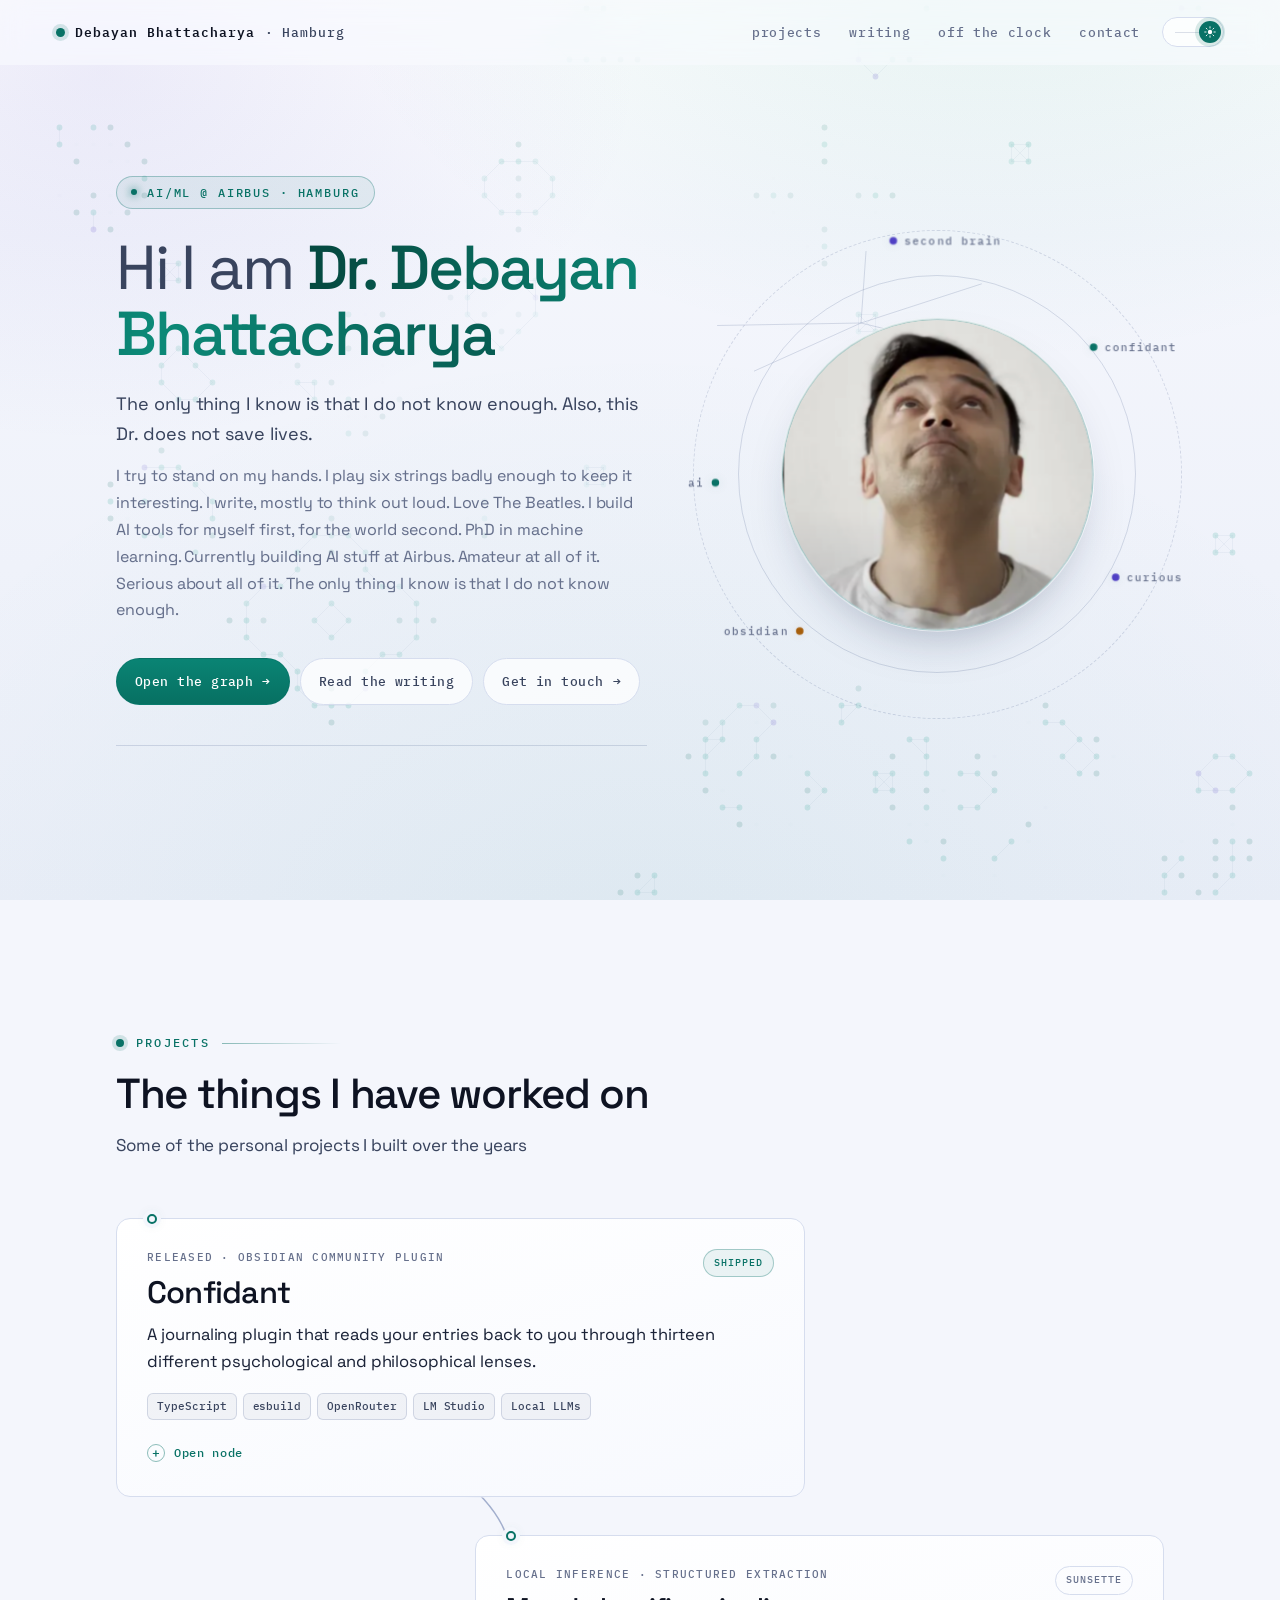
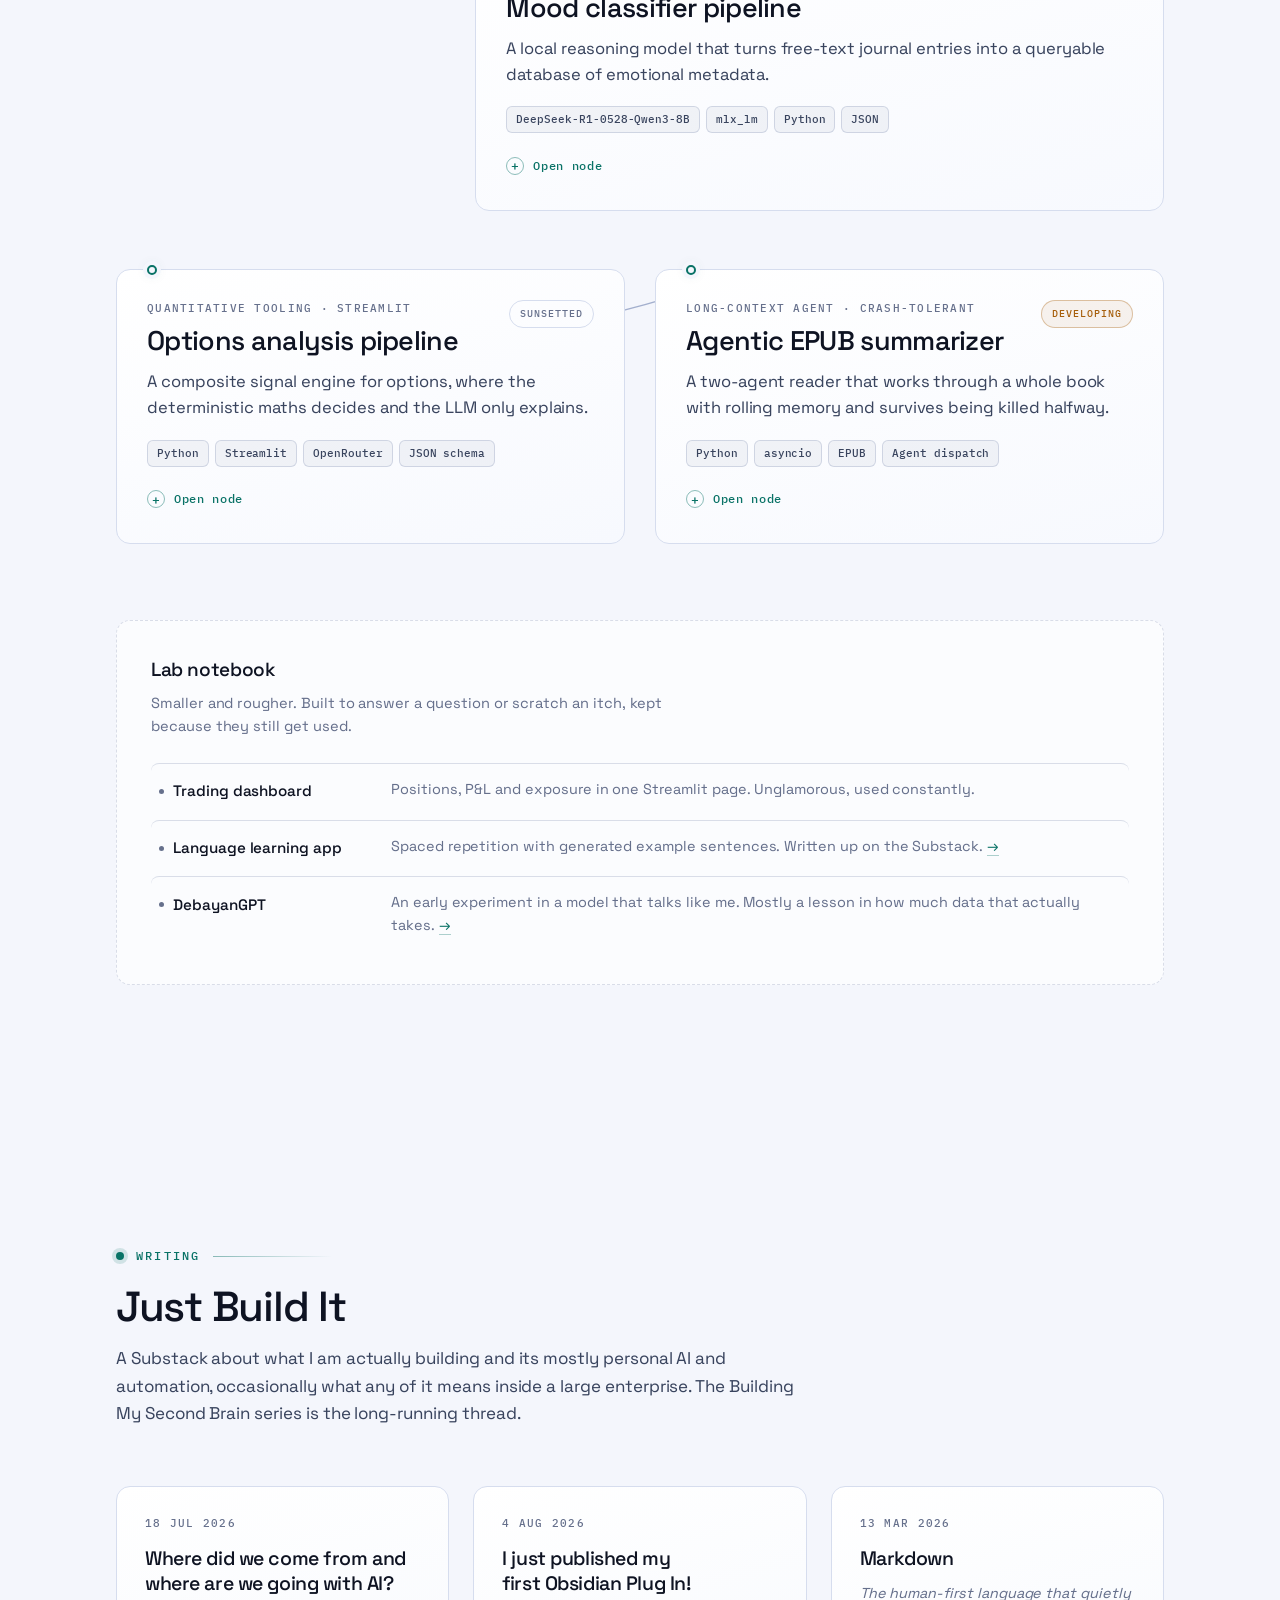
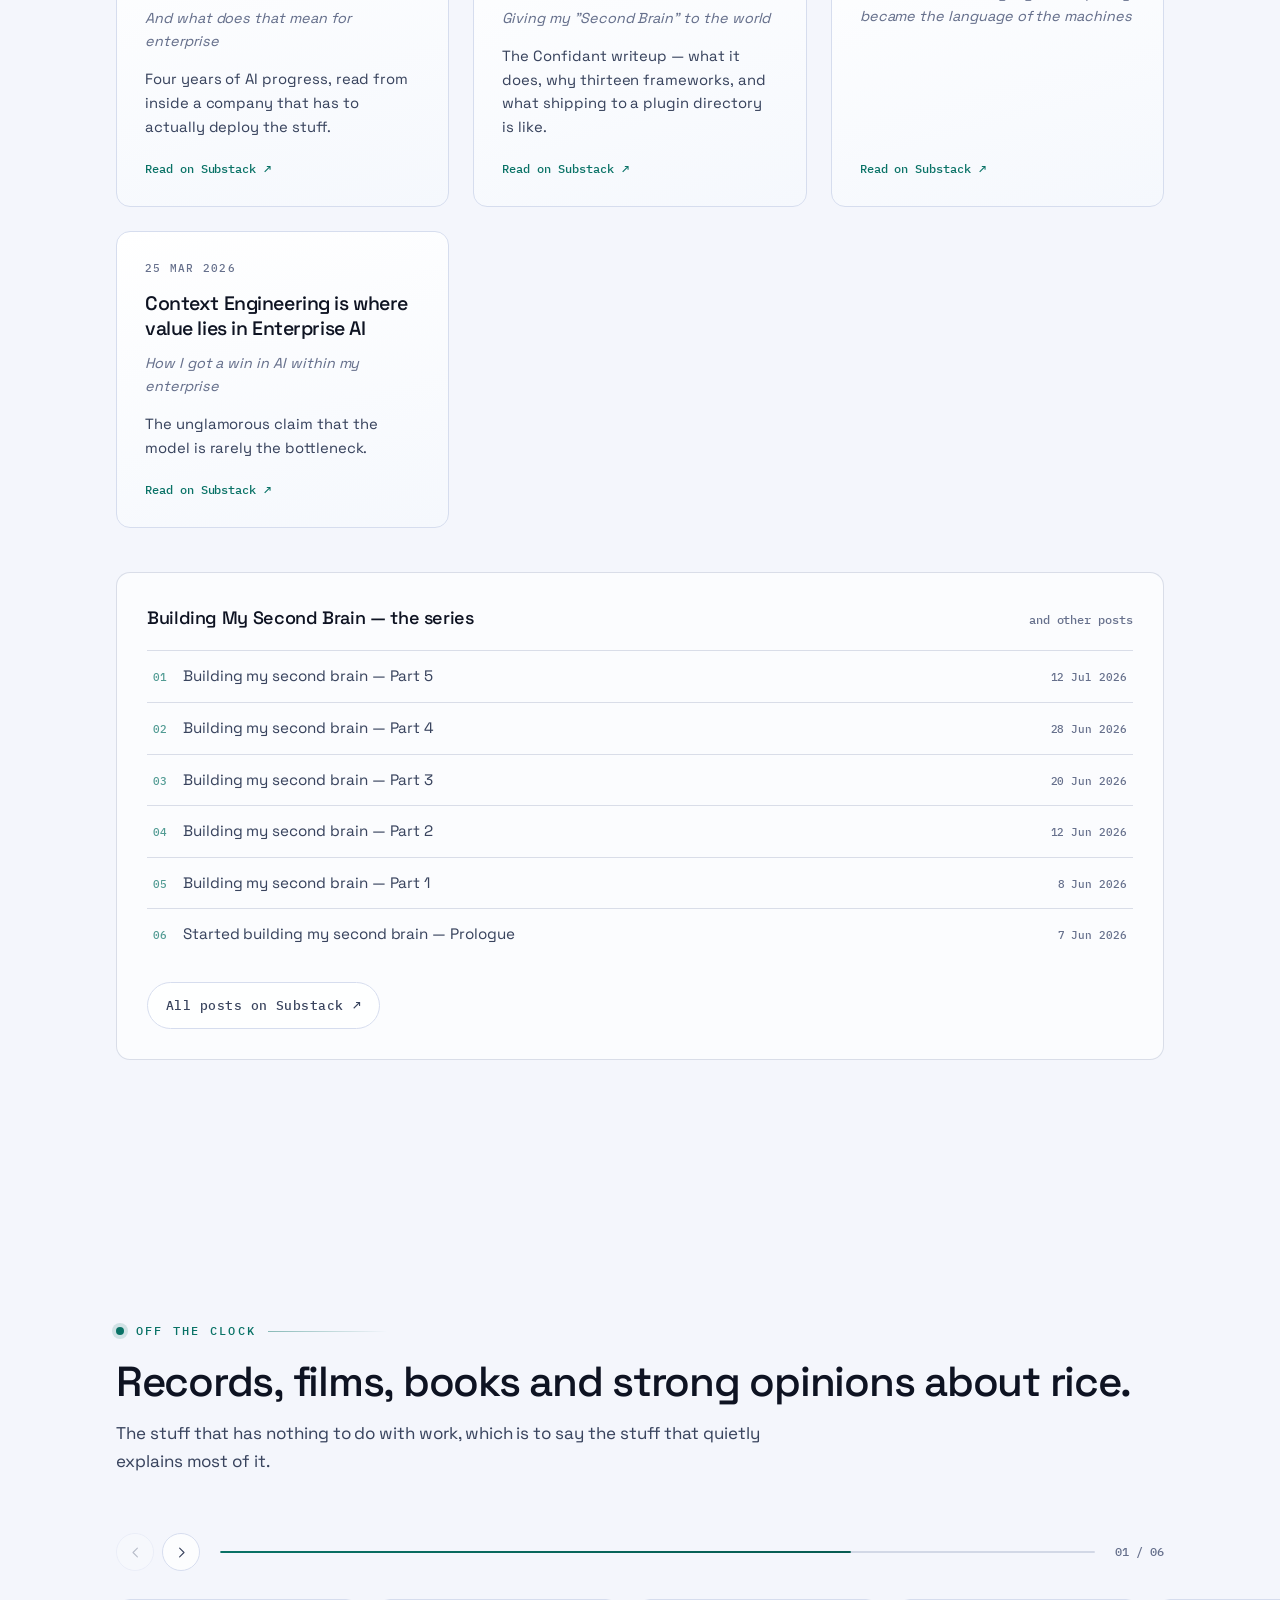
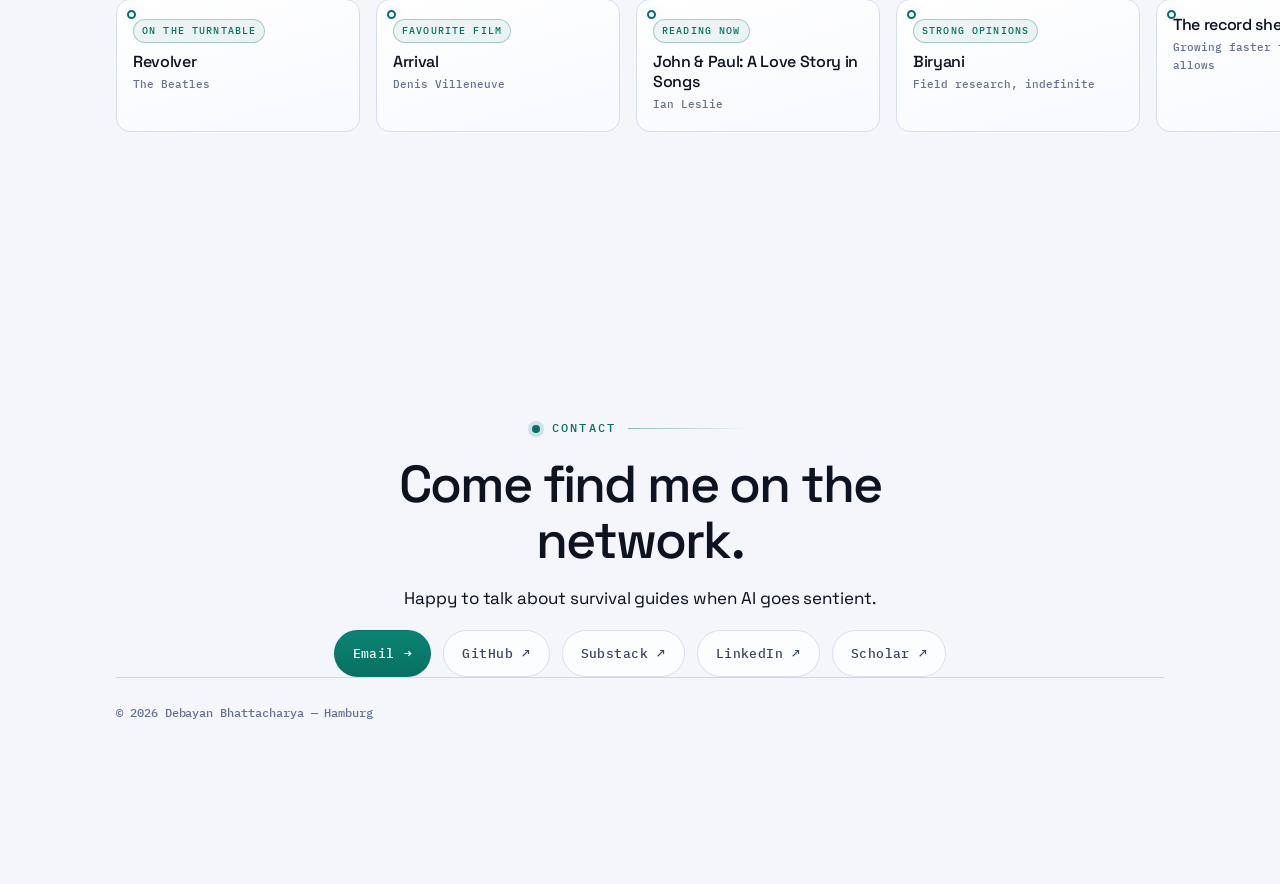
==== commit bf534747: "commit" ====
--- a/index.html
+++ b/index.html
@@ -24,8 +24,10 @@
 <meta property="og:type" content="website">
 <meta property="og:title" content="Debayan Bhattacharya — memory systems &amp; local inference">
 <meta property="og:description" content="Obsidian plugins, tiered-memory agents, and models that never leave the laptop.">
-<meta property="og:image" content="assets/hero/gaze-poster.jpg">
+<meta property="og:image" content="https://dawnofthedebayan.github.io/assets/hero/gaze-poster.jpg">
 <meta name="twitter:card" content="summary_large_image">
+<meta property="og:url" content="https://dawnofthedebayan.github.io/">
+<link rel="canonical" href="https://dawnofthedebayan.github.io/">
 
 <link rel="icon" href="data:image/svg+xml,<svg xmlns='http://www.w3.org/2000/svg' viewBox='0 0 32 32'><circle cx='16' cy='16' r='7' fill='%2334E2C0'/><circle cx='16' cy='16' r='13' fill='none' stroke='%2334E2C0' stroke-opacity='.35'/></svg>">
 
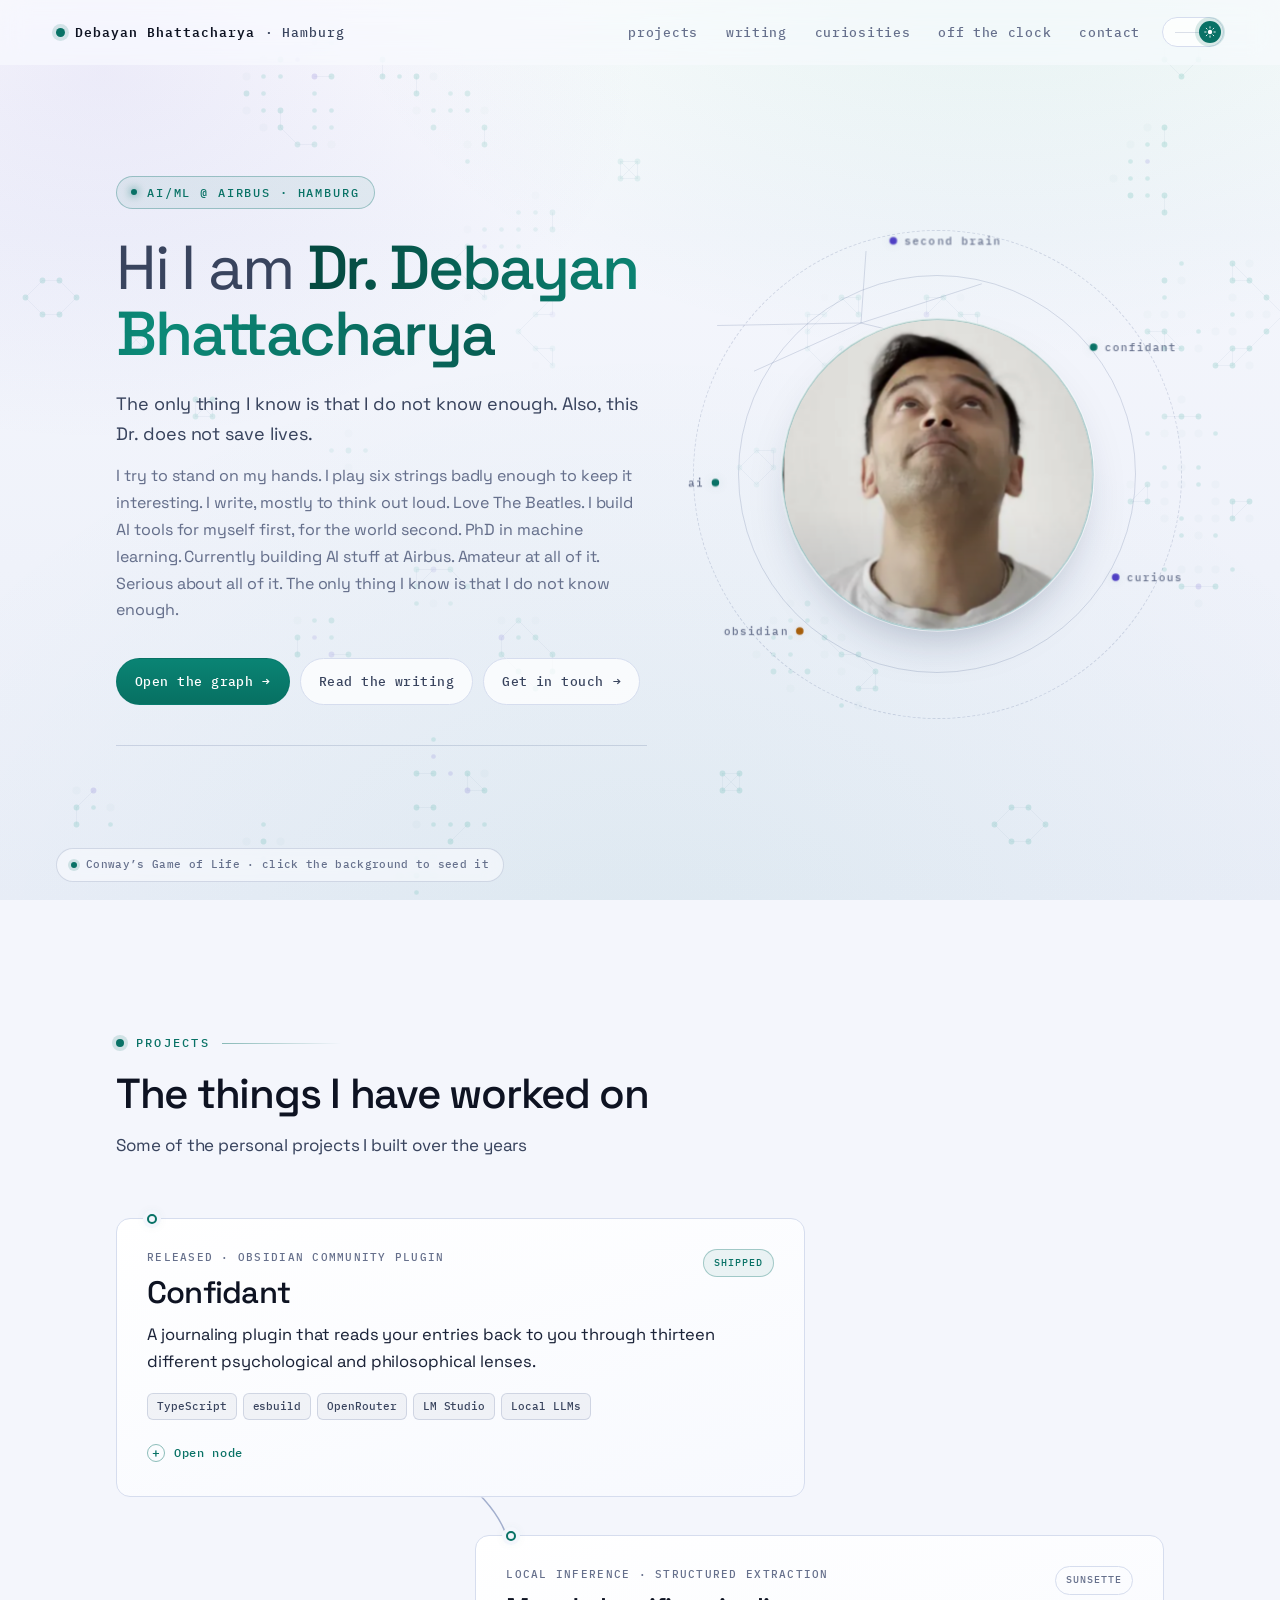
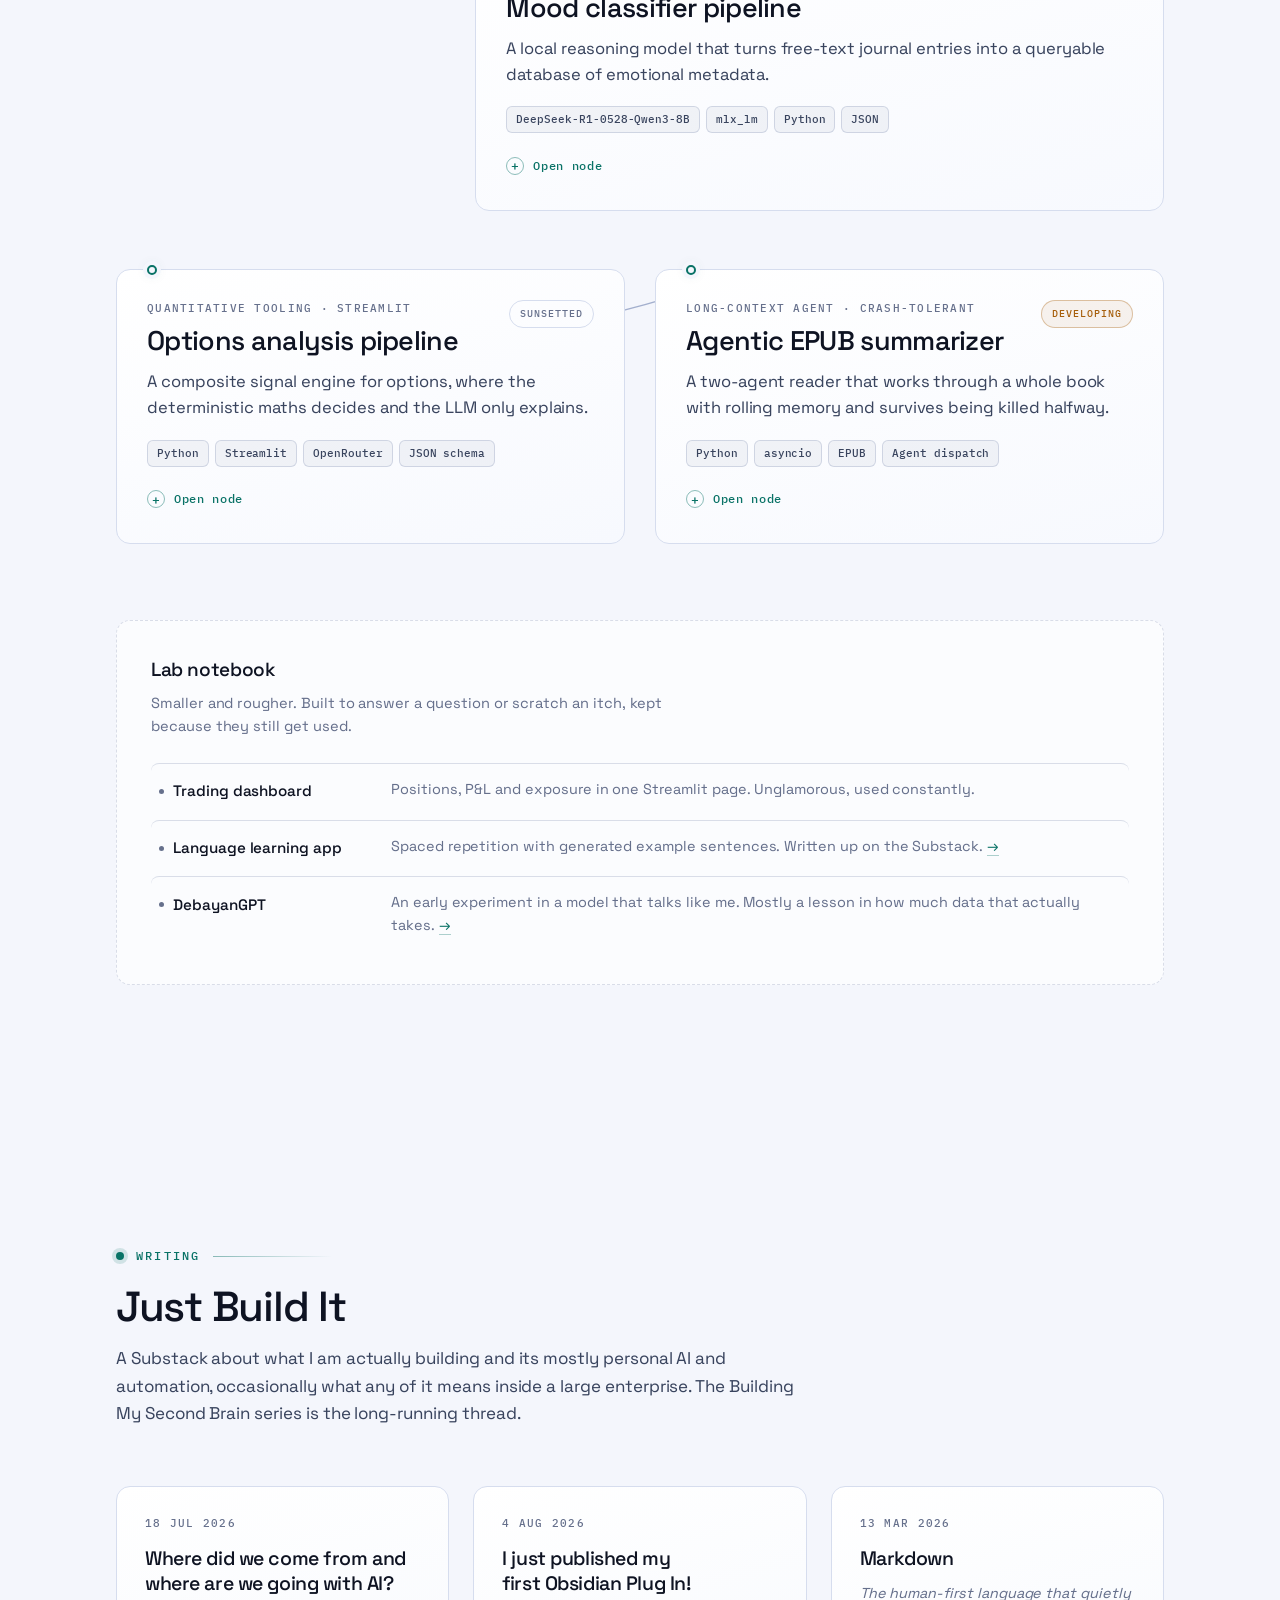
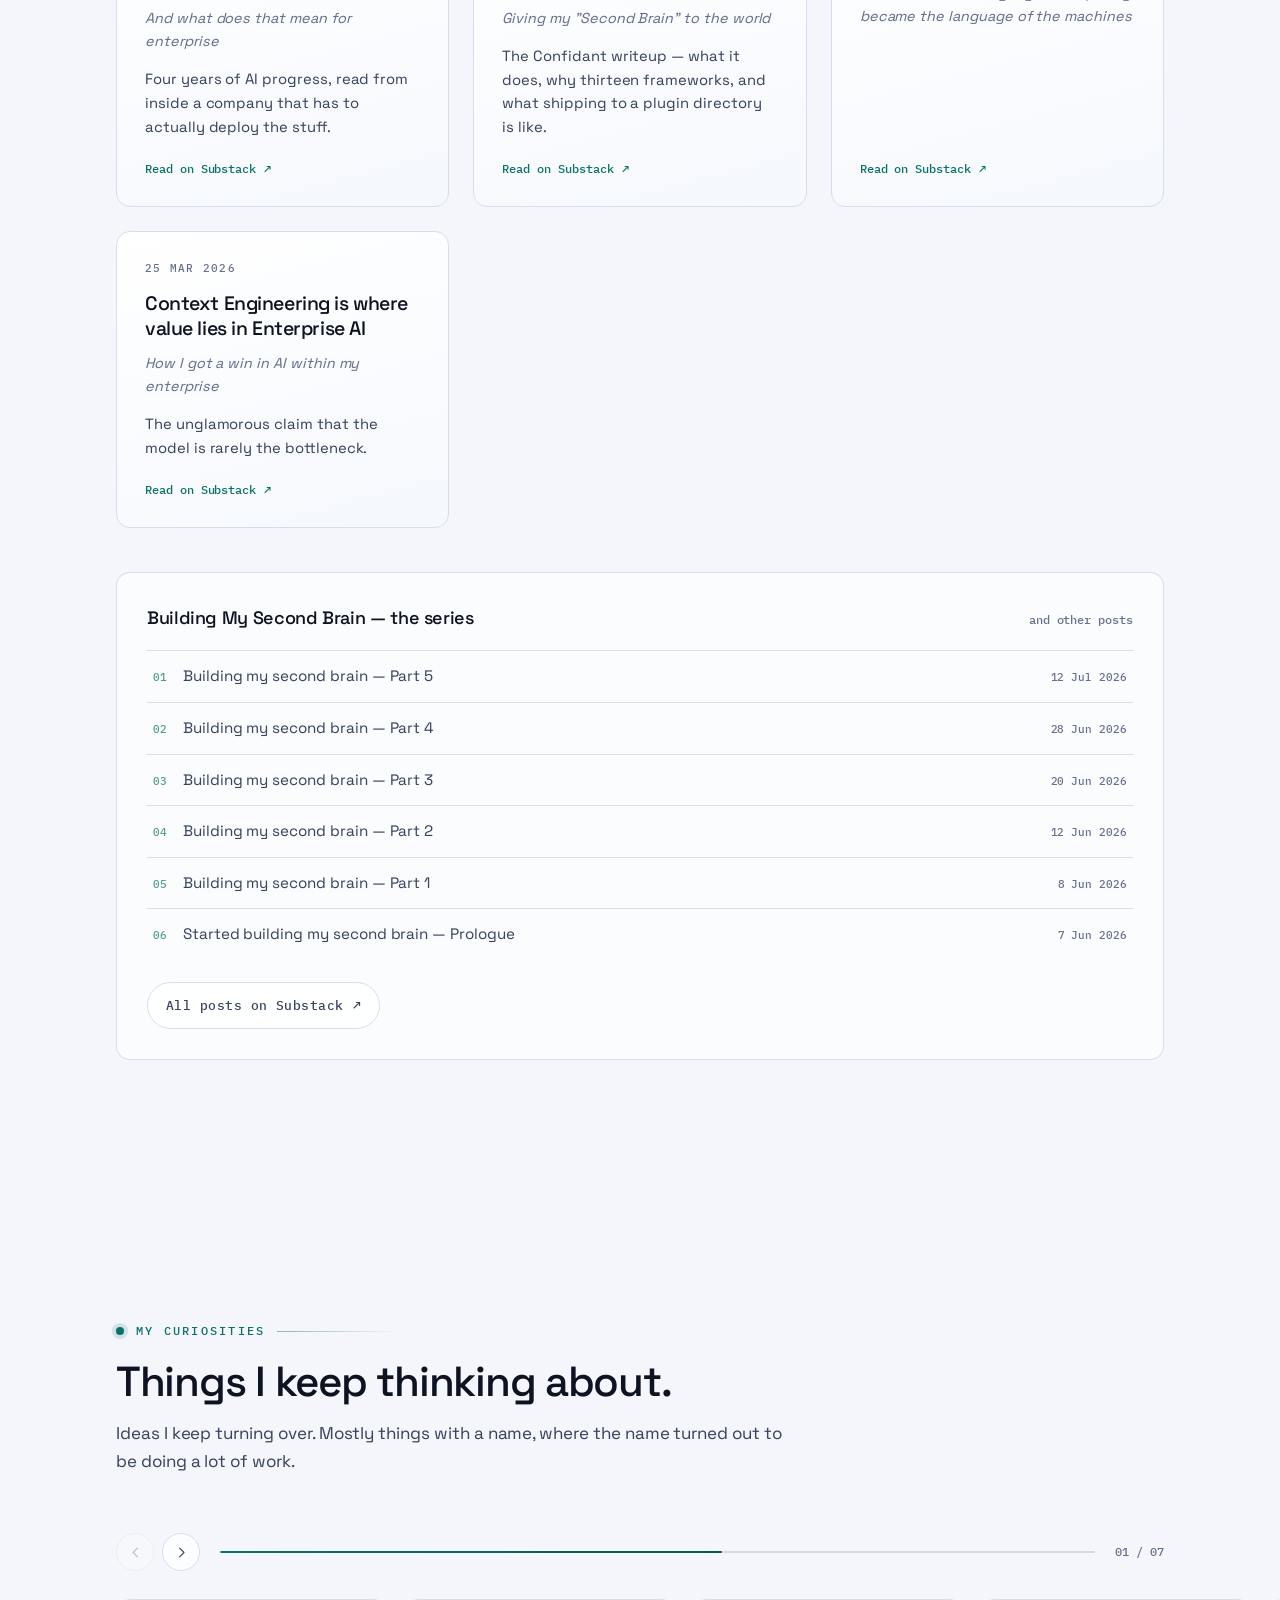
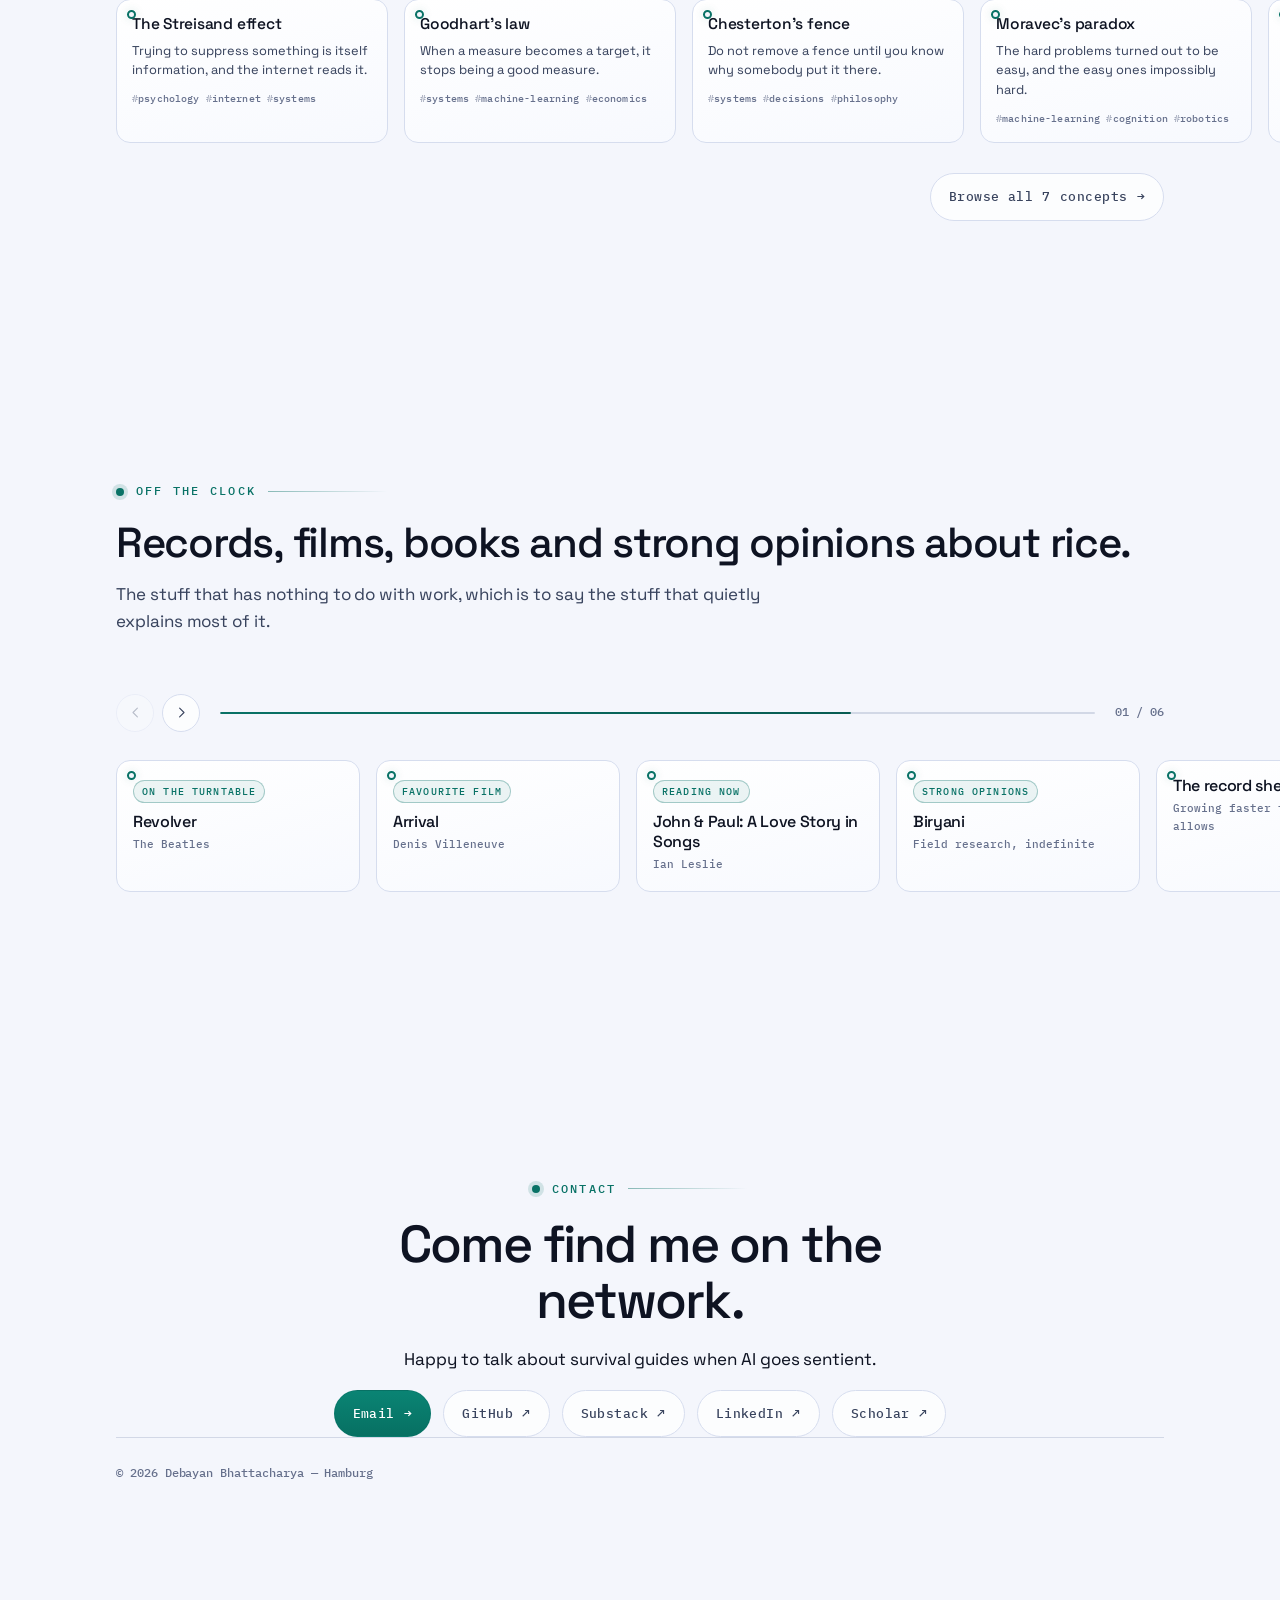
==== commit f093e6ed: "Update site content- curiosity" ====
--- a/index.html
+++ b/index.html
@@ -37,6 +37,7 @@
      in-between weights (430 / 560) it needs to hold up against paper. -->
 <link rel="stylesheet" href="https://fonts.googleapis.com/css2?family=IBM+Plex+Mono:wght@400;500&family=Space+Grotesk:wght@400..700&display=swap">
 <link rel="stylesheet" href="assets/css/site.css">
+<link rel="stylesheet" href="assets/css/curiosities.css">
 </head>
 
 <body>
@@ -161,6 +162,44 @@
     </div>
   </section>
 
+  <!-- ========================================================= CURIOSITIES -->
+  <section class="section" id="curiosities" data-section="curiosities">
+    <div class="wrap">
+      <div class="section-head rv">
+        <div class="section-label" data-sec-label></div>
+        <h2 data-sec-title></h2>
+        <p data-sec-intro></p>
+      </div>
+    </div>
+
+    <div class="cur rv">
+      <div class="wrap">
+        <div class="cur-bar">
+          <div class="cur-navs">
+            <button class="cur-nav" data-cur-prev type="button" aria-label="Scroll carousel left">
+              <svg viewBox="0 0 24 24" aria-hidden="true"><path d="M15 5l-7 7 7 7" stroke-linecap="round" stroke-linejoin="round"/></svg>
+            </button>
+            <button class="cur-nav" data-cur-next type="button" aria-label="Scroll carousel right">
+              <svg viewBox="0 0 24 24" aria-hidden="true"><path d="M9 5l7 7-7 7" stroke-linecap="round" stroke-linejoin="round"/></svg>
+            </button>
+          </div>
+          <div class="cur-rail" aria-hidden="true"><span></span></div>
+          <div class="cur-count" data-cur-count></div>
+        </div>
+      </div>
+
+      <div class="cur-track" role="list" aria-label="Curiosities"></div>
+
+      <div class="wrap">
+        <div class="cur-drawer" id="cur-drawer"><div><div class="cur-drawer-in"></div></div></div>
+        <div class="cur-more">
+          <a class="btn" href="curiosities.html">Browse all <span data-cur-all-n>0</span> concepts
+            <span class="arw" aria-hidden="true">&#8594;</span></a>
+        </div>
+      </div>
+    </div>
+  </section>
+
   <!-- =========================================================== OFF CLOCK -->
   <section class="section" id="offclock" data-section="offclock">
     <div class="wrap">
@@ -229,6 +268,7 @@
 <script src="assets/js/app.js" defer></script>
 <script src="assets/js/hero.js" defer></script>
 <script src="assets/js/offclock.js" defer></script>
+<script src="assets/js/curiosities.js" defer></script>
 <script src="assets/js/analytics.js" defer></script>
 </body>
 </html>
--- a/assets/css/site.css
+++ b/assets/css/site.css
@@ -536,6 +536,14 @@
   object-fit: cover; object-position: 50% 50%;
   opacity: 0;
   transition: opacity 0.26s var(--ease);
+  /* The layers clip themselves rather than trusting the parent to do it.
+     .photo-well is border-radius + overflow:hidden, but it also sits in a
+     preserve-3d context with its own translateZ — and a canvas inside that
+     gets its own compositing layer, which browsers routinely fail to apply
+     the rounded clip to. It is timing dependent, so it shows up over a real
+     network and not on localhost. Rounding each layer removes the
+     dependency on the parent clip entirely. */
+  border-radius: 50%;
 }
 .photo-well .well-img.is-on { opacity: 1; }
 
@@ -547,6 +555,9 @@
 .photo-well::after {
   content: ''; position: absolute; inset: 0; pointer-events: none;
   background: var(--well-veil);
+  /* Same reason as the layers above: the parent rounded clip does not
+     survive compositing, so every child rounds itself. */
+  border-radius: inherit;
 }
 
 /* scanline texture — reads as "rendered", not photographic */
@@ -555,6 +566,7 @@
   background: repeating-linear-gradient(
     180deg, var(--phos-soft) 0 1px, transparent 1px 3px);
   mix-blend-mode: overlay; opacity: var(--scan-op);
+  border-radius: inherit;
 }
 
 /* satellite nodes around the root */
--- a/assets/css/curiosities.css
+++ b/assets/css/curiosities.css
@@ -0,0 +1,576 @@
+/* ==========================================================================
+   curiosities.css — the concept carousel (home) and the library page.
+
+   Kept in its own file rather than folded into site.css: it is one feature,
+   it is the only thing curiosities.html needs on top of the base sheet, and
+   a self-contained block is a self-contained block. Every colour here is a
+   token from site.css, so light and dark come for free.
+   ========================================================================== */
+
+/* ------------------------------------------------------- shared vocabulary */
+
+/* status pill — the same three words wherever a concept appears */
+.cur-stub,
+.cur-st {
+  display: inline-block;
+  font-family: var(--mono);
+  font-size: 9.5px;
+  letter-spacing: calc(0.1em + var(--track-mono));
+  text-transform: uppercase;
+  padding: 4px 8px;
+  border-radius: 20px;
+  border: 1px solid var(--phos-line);
+  background: var(--phos-soft);
+  color: var(--phos);
+  white-space: nowrap;
+}
+.cur-stub.is-chewing,
+.cur-st.is-chewing,
+.cur-stub.is-hunch,
+.cur-st.is-hunch {
+  border-color: var(--amber-line);
+  background: var(--amber-soft);
+  color: var(--amber);
+}
+
+/* tag chip — static on cards, a filter button in the toolbar */
+.cur-tag {
+  display: inline-flex; align-items: center; gap: 6px;
+  font-family: var(--mono); font-size: 10.5px; letter-spacing: var(--track-mono);
+  padding: 5px 10px; border-radius: 20px;
+  border: 1px solid var(--line); background: var(--chip-bg); color: var(--text-2);
+  transition: all 0.2s var(--ease);
+}
+button.cur-tag { cursor: pointer; }
+button.cur-tag:hover { border-color: var(--phos-edge); color: var(--text); background: var(--phos-soft); }
+.cur-tag.is-on {
+  border-color: var(--phos); background: var(--phos-soft); color: var(--phos);
+}
+.cur-tag .n { opacity: 0.5; font-size: 9.5px; }
+.cur-tag.is-static { cursor: default; }
+
+/* the generated node cluster that stands in for a missing picture */
+.cur-const { position: absolute; inset: 0; width: 100%; height: 100%; }
+.cur-const line { stroke: var(--phos); stroke-opacity: 0.26; stroke-width: 0.5; }
+.cur-const circle { fill: var(--phos); }
+.cur-const circle.w { fill: var(--violet); }
+
+.cur-img-bg {
+  position: absolute; inset: -12%;
+  width: 124%; height: 124%; object-fit: cover;
+  filter: blur(18px) saturate(1.3);
+  transform: scale(1.12); opacity: 0.55;
+}
+.cur-img-fg {
+  position: absolute; inset: 0;
+  width: 100%; height: 100%; object-fit: contain;
+  transition: transform 0.5s var(--ease);
+}
+
+.cur-fresh {
+  position: absolute; top: 10px; right: 10px; z-index: 3;
+  font-family: var(--mono); font-size: 9px; letter-spacing: 0.1em;
+  text-transform: uppercase; padding: 3px 7px; border-radius: 4px;
+  background: var(--amber); color: var(--void); font-weight: 600;
+}
+
+/* ============================================================== A. CAROUSEL
+   Structurally a sibling of the off-the-clock rail: bleed the track to the
+   viewport edge, line the first card up with the text column above it.
+   ========================================================================= */
+.cur {
+  --edge: max(var(--gut), calc((100vw - var(--wrap)) / 2 + var(--gut)));
+  --card-w: clamp(228px, 50vw, 272px);
+  position: relative;
+}
+
+.cur-bar { display: flex; align-items: center; gap: 20px; margin-bottom: 22px; }
+.cur-rail {
+  position: relative; flex: 1; height: 2px; border-radius: 2px;
+  background: var(--line-soft); overflow: hidden;
+}
+.cur-rail span {
+  position: absolute; inset: 0 auto 0 0;
+  width: 30%; border-radius: 2px;
+  background: linear-gradient(90deg, var(--phos), var(--phos-2));
+  transform-origin: left center;
+  transition: transform 0.18s var(--ease), width 0.18s var(--ease);
+}
+.cur-navs { display: flex; gap: 8px; flex: none; }
+.cur-nav {
+  width: 38px; height: 38px; border-radius: 50%;
+  border: 1px solid var(--line); background: var(--btn-bg); color: var(--text-2);
+  display: grid; place-items: center;
+  transition: all 0.22s var(--ease);
+}
+.cur-nav:hover:not(:disabled) {
+  color: var(--text); border-color: var(--phos-edge);
+  background: var(--phos-soft); transform: translateY(-2px);
+}
+.cur-nav:disabled { opacity: 0.32; cursor: default; }
+.cur-nav svg { width: 15px; height: 15px; fill: none; stroke: currentColor; stroke-width: 1.8; }
+.cur-count { font-family: var(--mono); font-size: 11.5px; color: var(--muted); flex: none; }
+
+.cur-track {
+  display: flex; gap: 16px;
+  padding: 6px var(--edge) 26px;
+  overflow-x: auto; overscroll-behavior-x: contain;
+  scroll-snap-type: x proximity;
+  scroll-padding-inline: var(--edge);
+  scrollbar-width: none; -ms-overflow-style: none;
+  cursor: grab;
+}
+.cur-track::-webkit-scrollbar { display: none; }
+.cur-track.is-dragging { cursor: grabbing; scroll-snap-type: none; }
+.cur-track.is-dragging * { pointer-events: none; }
+
+.cur-card {
+  position: relative; flex: none;
+  width: var(--card-w);
+  scroll-snap-align: start;
+  display: flex; flex-direction: column;
+  padding: 0; text-align: left;
+  border: 1px solid var(--line); border-radius: var(--r);
+  background: var(--card-grad);
+  overflow: hidden;
+  transition: border-color 0.26s var(--ease), transform 0.3s var(--ease),
+              box-shadow 0.3s var(--ease), opacity 0.26s var(--ease);
+}
+.cur-card:hover { transform: translateY(-5px); border-color: var(--phos-edge); box-shadow: var(--card-lift); }
+.cur-card.is-active { border-color: var(--phos); box-shadow: var(--card-lift), 0 0 0 1px var(--phos-line); }
+.cur.is-focus .cur-card:not(.is-active) { opacity: var(--oc-dim); }
+.cur-card:hover .cur-img-fg { transform: scale(1.035); }
+
+/* the node dot that ties each card into the graph */
+.cur-node {
+  position: absolute; top: 10px; left: 10px; z-index: 3;
+  width: 9px; height: 9px; border-radius: 50%;
+  background: var(--dot-ring); border: 2px solid var(--phos);
+  box-shadow: 0 0 10px var(--phos-glow);
+  transition: background 0.24s var(--ease), transform 0.24s var(--ease);
+}
+.cur-card:hover .cur-node,
+.cur-card.is-active .cur-node,
+.curp-card:hover .cur-node { background: var(--phos); transform: scale(1.2); }
+
+.cur-face {
+  position: relative; display: block;
+  aspect-ratio: 16 / 10; overflow: hidden;
+  background: var(--well-bg);
+  border-bottom: 1px solid var(--line-soft);
+}
+.cur-face .cur-stub { position: absolute; left: 10px; bottom: 10px; z-index: 3; }
+.cur-face::after {
+  content: ''; position: absolute; inset: 0;
+  background: linear-gradient(180deg, transparent 42%, rgba(6, 7, 13, 0.62));
+  pointer-events: none;
+}
+[data-theme="light"] .cur-face::after {
+  background: linear-gradient(180deg, transparent 42%, rgba(255, 255, 255, 0.72));
+}
+
+.cur-meta { display: block; padding: 14px 15px 16px; }
+.cur-title {
+  display: block; font-size: 15.5px; font-weight: var(--w-head);
+  letter-spacing: -0.015em; line-height: 1.24; margin-bottom: 6px;
+  color: var(--text);
+}
+.cur-gist {
+  display: -webkit-box; -webkit-line-clamp: 3; -webkit-box-orient: vertical;
+  overflow: hidden;
+  font-size: 12.8px; line-height: 1.55; color: var(--text-2);
+}
+.cur-tagline { display: flex; flex-wrap: wrap; gap: 6px; margin-top: 11px; }
+.cur-tagline span {
+  font-family: var(--mono); font-size: 9.5px; letter-spacing: var(--track-mono);
+  color: var(--muted);
+}
+.cur-tagline span::before { content: '#'; opacity: 0.55; }
+
+/* the little "see them all" line under the rail */
+.cur-more {
+  display: flex; justify-content: flex-end; margin-top: 4px;
+}
+
+/* ---- the drawer the cards expand into ---- */
+.cur-drawer {
+  display: grid; grid-template-rows: 0fr;
+  transition: grid-template-rows 0.46s var(--ease);
+}
+.cur-drawer.is-open { grid-template-rows: 1fr; }
+.cur-drawer > div { overflow: hidden; min-height: 0; }
+.cur-drawer-in {
+  position: relative;
+  margin-top: 8px;
+  border: 1px solid var(--line); border-radius: var(--r);
+  background: var(--card-grad);
+  padding: clamp(20px, 3vw, 34px);
+  opacity: 0; transform: translateY(10px);
+  transition: opacity 0.4s var(--ease) 0.08s, transform 0.4s var(--ease) 0.08s;
+}
+.cur-drawer.is-open .cur-drawer-in { opacity: 1; transform: none; }
+.cur-drawer-in::before {
+  content: ''; position: absolute; top: -1px; left: var(--pointer, 60px);
+  width: 46px; height: 2px; border-radius: 2px;
+  background: var(--phos); box-shadow: 0 0 12px var(--phos-glow);
+  transition: left 0.42s var(--ease);
+}
+
+/* ------------------------------------------------------- shared detail body */
+.cur-d-grid {
+  display: grid; grid-template-columns: minmax(0, 280px) minmax(0, 1fr);
+  gap: clamp(22px, 3vw, 40px); align-items: start;
+}
+@media (max-width: 820px) { .cur-d-grid { grid-template-columns: 1fr; } }
+
+.cur-d-face {
+  position: relative; aspect-ratio: 16 / 11; border-radius: 12px;
+  overflow: hidden; border: 1px solid var(--line-soft);
+  background: var(--well-bg);
+}
+@media (max-width: 820px) { .cur-d-face { max-width: 320px; } }
+
+.cur-d-kicker {
+  display: flex; align-items: center; gap: 10px; flex-wrap: wrap;
+  font-family: var(--mono); font-size: 10.5px;
+  letter-spacing: calc(0.06em + var(--track-mono));
+  color: var(--muted); margin-bottom: 13px;
+}
+.cur-d-kicker .sep { opacity: 0.5; }
+
+.cur-d-body h3 {
+  margin: 0 0 10px; font-size: clamp(22px, 2.6vw, 31px);
+  letter-spacing: -0.028em; font-weight: var(--w-head); line-height: 1.12;
+  text-wrap: balance;
+}
+.cur-d-gist {
+  margin: 0 0 16px; font-size: clamp(15px, 1.6vw, 17.5px); line-height: 1.5;
+  color: var(--text-hi); font-style: italic; max-width: 56ch;
+}
+.cur-d-tags { display: flex; flex-wrap: wrap; gap: 7px; margin-bottom: 20px; }
+
+.cur-d-text {
+  color: var(--text-2); font-size: clamp(14.6px, 1.5vw, 16.2px);
+  line-height: 1.74; text-wrap: pretty; max-width: 68ch;
+}
+.cur-d-text em, .cur-why em { color: var(--text); font-style: italic; }
+.cur-d-text strong, .cur-why strong { color: var(--text); font-weight: var(--w-head); }
+
+.cur-why {
+  margin-top: 24px; padding: 18px 20px;
+  border-left: 2px solid var(--phos);
+  background: var(--phos-soft); border-radius: 0 10px 10px 0;
+  max-width: 68ch;
+}
+.cur-why h4 {
+  margin: 0 0 8px; font-family: var(--mono); font-size: 10px;
+  letter-spacing: calc(0.14em + var(--track-mono)); text-transform: uppercase;
+  color: var(--phos); font-weight: 500;
+}
+.cur-why p { margin: 0; color: var(--text-2); font-size: 14.6px; line-height: 1.7; }
+
+.cur-d-source {
+  margin: 18px 0 0; font-family: var(--mono); font-size: 11px;
+  color: var(--muted); line-height: 1.6; max-width: 60ch;
+}
+.cur-d-links { display: flex; flex-wrap: wrap; gap: 10px; margin-top: 22px; }
+
+.cur-d-rel { margin-top: 26px; padding-top: 20px; border-top: 1px solid var(--line-soft); }
+.cur-d-rel h4 {
+  margin: 0 0 12px; font-family: var(--mono); font-size: 10px;
+  letter-spacing: calc(0.14em + var(--track-mono)); text-transform: uppercase;
+  color: var(--muted); font-weight: 500;
+}
+.cur-d-rel > div { display: flex; flex-wrap: wrap; gap: 8px; }
+.cur-rel {
+  display: inline-flex; align-items: center; gap: 8px;
+  padding: 8px 13px 8px 11px; border-radius: 20px;
+  border: 1px solid var(--line); background: var(--btn-bg); color: var(--text-2);
+  font-size: 12.6px; transition: all 0.2s var(--ease);
+}
+.cur-rel:hover { border-color: var(--phos-edge); color: var(--text); background: var(--phos-soft); }
+.cur-rel .dot {
+  width: 7px; height: 7px; border-radius: 50%;
+  background: var(--dot-ring); border: 1.5px solid var(--phos);
+}
+
+.cur-close {
+  position: absolute; top: 14px; right: 14px; z-index: 6;
+  width: 32px; height: 32px; border-radius: 50%;
+  border: 1px solid var(--line); background: var(--btn-bg); color: var(--muted);
+  display: grid; place-items: center; font-size: 15px; line-height: 1;
+  transition: all 0.2s var(--ease);
+}
+.cur-close:hover { color: var(--text); border-color: var(--phos-edge); background: var(--phos-soft); }
+
+/* =============================================================== B. LIBRARY
+   curiosities.html — the whole collection, searchable.
+   ========================================================================= */
+.curp { position: relative; }
+
+.curp-head { padding: clamp(96px, 11vw, 140px) 0 26px; }
+/* display:flex, not inline-flex — the section label below it needs its own
+   line, and the fixed nav is 62px tall, hence the head padding above. */
+.curp-back {
+  display: flex; width: fit-content; align-items: center; gap: 8px;
+  font-family: var(--mono); font-size: 11.5px; color: var(--muted);
+  margin-bottom: 22px; transition: color 0.2s var(--ease);
+}
+.curp-back:hover { color: var(--phos); }
+.curp-head h1 {
+  margin: 0 0 16px; font-size: clamp(31px, 5vw, 56px);
+  line-height: 1.05; letter-spacing: -0.04em; font-weight: var(--w-head);
+  max-width: 17ch; text-wrap: balance;
+}
+.curp-head > .wrap > p {
+  margin: 0; max-width: 62ch; color: var(--text-2);
+  font-size: clamp(15px, 1.6vw, 17px); line-height: 1.66;
+}
+
+/* --- toolbar --- */
+.curp-tools {
+  position: sticky; top: 65px; z-index: 40;   /* the fixed nav is 65px tall */
+  padding: 14px 0 12px;
+  background: var(--nav-bg-stuck);
+  backdrop-filter: blur(14px); -webkit-backdrop-filter: blur(14px);
+  border-bottom: 1px solid var(--line-soft);
+}
+.curp-row { display: flex; align-items: center; gap: 12px; flex-wrap: wrap; }
+
+.curp-search {
+  position: relative; flex: 1 1 240px; min-width: 200px;
+}
+.curp-search input {
+  width: 100%; padding: 11px 14px 11px 38px;
+  border: 1px solid var(--line); border-radius: 22px;
+  background: var(--sunk-bg); color: var(--text);
+  font-family: inherit; font-size: 14px;
+  transition: border-color 0.2s var(--ease), background 0.2s var(--ease);
+}
+.curp-search input::placeholder { color: var(--muted); }
+.curp-search input:focus { outline: none; border-color: var(--phos-edge); background: var(--surface-2); }
+.curp-search svg {
+  position: absolute; left: 14px; top: 50%; transform: translateY(-50%);
+  width: 14px; height: 14px; fill: none; stroke: var(--muted); stroke-width: 2;
+  pointer-events: none;
+}
+.curp-search kbd {
+  position: absolute; right: 12px; top: 50%; transform: translateY(-50%);
+  font-family: var(--mono); font-size: 10px; color: var(--muted);
+  border: 1px solid var(--line); border-radius: 4px; padding: 2px 5px;
+  pointer-events: none;
+}
+@media (max-width: 560px) { .curp-search kbd { display: none; } }
+
+.curp-select {
+  position: relative; flex: none;
+}
+.curp-select select {
+  appearance: none; -webkit-appearance: none;
+  padding: 10px 30px 10px 13px;
+  border: 1px solid var(--line); border-radius: 20px;
+  background: var(--btn-bg); color: var(--text-2);
+  font-family: var(--mono); font-size: 11.5px; letter-spacing: var(--track-mono);
+  cursor: pointer; transition: all 0.2s var(--ease);
+}
+.curp-select select:hover { border-color: var(--phos-edge); color: var(--text); }
+.curp-select::after {
+  content: ''; position: absolute; right: 13px; top: 50%;
+  width: 5px; height: 5px; border-right: 1.5px solid var(--muted);
+  border-bottom: 1.5px solid var(--muted);
+  transform: translateY(-70%) rotate(45deg); pointer-events: none;
+}
+.curp-select option { background: var(--surface); color: var(--text); }
+
+.curp-views { display: flex; gap: 0; flex: none; border: 1px solid var(--line); border-radius: 20px; overflow: hidden; }
+.curp-views button {
+  display: inline-flex; align-items: center; gap: 6px;
+  padding: 10px 14px; background: transparent; color: var(--muted);
+  font-family: var(--mono); font-size: 11px; letter-spacing: var(--track-mono);
+  transition: all 0.2s var(--ease);
+}
+.curp-views button + button { border-left: 1px solid var(--line); }
+.curp-views button:hover { color: var(--text-2); background: var(--hover-tint); }
+.curp-views button.is-on { background: var(--phos-soft); color: var(--phos); }
+.curp-views svg { width: 13px; height: 13px; fill: none; stroke: currentColor; stroke-width: 1.7; }
+
+.curp-icon {
+  width: 38px; height: 38px; flex: none; border-radius: 50%;
+  border: 1px solid var(--line); background: var(--btn-bg); color: var(--text-2);
+  display: grid; place-items: center; transition: all 0.2s var(--ease);
+}
+.curp-icon:hover { border-color: var(--phos-edge); color: var(--phos); background: var(--phos-soft); transform: rotate(-18deg); }
+.curp-icon svg { width: 15px; height: 15px; fill: none; stroke: currentColor; stroke-width: 1.7; }
+
+.curp-tagrow {
+  display: flex; flex-wrap: wrap; gap: 7px; align-items: center;
+  margin-top: 12px;
+}
+.curp-meta {
+  display: flex; align-items: center; gap: 14px;
+  margin-top: 12px;
+  font-family: var(--mono); font-size: 11px; color: var(--muted);
+}
+.curp-meta button {
+  font-family: var(--mono); font-size: 11px; color: var(--phos);
+  text-decoration: underline; text-underline-offset: 3px;
+}
+
+/* --- grid --- */
+.curp-body-wrap { padding: 30px 0 clamp(70px, 10vw, 130px); }
+
+.curp-grid {
+  display: grid; gap: 18px;
+  grid-template-columns: repeat(auto-fill, minmax(238px, 1fr));
+}
+.curp.is-graph .curp-grid { display: none; }
+.curp:not(.is-graph) .curp-graph { display: none; }
+
+.curp-card {
+  position: relative;
+  display: flex; flex-direction: column;
+  border: 1px solid var(--line); border-radius: var(--r);
+  background: var(--card-grad);
+  overflow: hidden; cursor: pointer;
+  transition: border-color 0.26s var(--ease), transform 0.3s var(--ease),
+              box-shadow 0.3s var(--ease);
+}
+.curp-card:hover, .curp-card:focus-visible {
+  transform: translateY(-4px); border-color: var(--phos-edge);
+  box-shadow: var(--card-lift); outline: none;
+}
+.curp-face {
+  position: relative; aspect-ratio: 16 / 9; overflow: hidden;
+  background: var(--well-bg); border-bottom: 1px solid var(--line-soft);
+}
+.curp-card:hover .cur-img-fg { transform: scale(1.04); }
+.curp-body { padding: 14px 16px 17px; display: flex; flex-direction: column; flex: 1; }
+.curp-kick { display: flex; align-items: center; justify-content: space-between; gap: 10px; margin-bottom: 10px; }
+.curp-deg {
+  display: inline-flex; align-items: center; gap: 5px;
+  font-family: var(--mono); font-size: 10px; color: var(--muted);
+}
+.curp-deg svg { width: 13px; height: 13px; fill: currentColor; stroke: currentColor; stroke-width: 1.1; opacity: 0.8; }
+.curp-deg path { fill: none; }
+.curp-body h3 {
+  margin: 0 0 8px; font-size: 16px; font-weight: var(--w-head);
+  letter-spacing: -0.018em; line-height: 1.24; color: var(--text);
+}
+.curp-body p {
+  margin: 0 0 14px; font-size: 13.2px; line-height: 1.58; color: var(--text-2);
+  flex: 1;
+}
+.curp-tags { display: flex; flex-wrap: wrap; gap: 6px; }
+.curp-tags .cur-tag { font-size: 9.5px; padding: 4px 8px; }
+
+.curp-grid mark, .curp-body mark {
+  background: var(--amber-soft); color: var(--text);
+  border-bottom: 1px solid var(--amber-line);
+  border-radius: 2px; padding: 0 1px;
+}
+
+.curp-empty {
+  padding: 70px 0; text-align: center; color: var(--muted);
+}
+.curp-empty strong { display: block; color: var(--text); font-size: 19px; margin-bottom: 8px; font-weight: var(--w-head); }
+
+/* --- graph --- */
+.curp-graph {
+  border: 1px solid var(--line); border-radius: var(--r);
+  background: var(--panel-bg);
+  min-height: min(72vh, 640px);
+  overflow: hidden;
+}
+.curp-graph svg { display: block; width: 100%; height: min(72vh, 640px); }
+
+.curp-edges line {
+  stroke: var(--edge-stroke); stroke-width: 1.1; stroke-opacity: 0.45;
+  transition: stroke 0.24s var(--ease), stroke-opacity 0.24s var(--ease), stroke-width 0.24s var(--ease);
+}
+.curp-edges line.is-live { stroke-opacity: 0.75; }
+.curp-edges line.is-lit { stroke: var(--phos); stroke-opacity: 0.95; stroke-width: 1.8; }
+
+.curp-n { cursor: pointer; }
+.curp-n .halo { fill: var(--phos); opacity: 0; transition: opacity 0.24s var(--ease); }
+.curp-n .core {
+  fill: var(--bg-2); stroke: var(--phos); stroke-width: 2;
+  transition: fill 0.24s var(--ease), stroke 0.24s var(--ease);
+}
+.curp-n text {
+  fill: var(--text-2); font-family: var(--mono); font-size: 13px;
+  text-anchor: middle; pointer-events: none;
+  transition: fill 0.24s var(--ease);
+}
+.curp-n:hover .halo, .curp-n:focus .halo { opacity: 0.16; }
+.curp-n:hover .core, .curp-n:focus .core { fill: var(--phos); }
+.curp-n:hover text, .curp-n:focus text { fill: var(--text); }
+.curp-n:focus { outline: none; }
+
+.curp-n.is-dim { opacity: 0.22; }
+.curp-n.is-dim .core { stroke: var(--muted); }
+.curp-graph.is-hover .curp-n.is-live:not(.is-near) { opacity: 0.3; }
+.curp-n.is-near .core { fill: var(--phos-glow); }
+
+.curp-hint {
+  margin: 12px 2px 0; font-family: var(--mono); font-size: 10.5px;
+  color: var(--muted); letter-spacing: var(--track-mono);
+}
+
+/* --- modal --- */
+body.cur-locked { overflow: hidden; }
+
+.curp-modal {
+  position: fixed; inset: 0; z-index: 200;
+  display: grid; place-items: center;
+  padding: clamp(12px, 4vh, 48px) var(--gut);
+  opacity: 0; pointer-events: none;
+  transition: opacity 0.28s var(--ease);
+}
+.curp-modal.is-open { opacity: 1; pointer-events: auto; }
+.curp-scrim {
+  position: absolute; inset: 0;
+  background: rgba(4, 5, 10, 0.72);
+  backdrop-filter: blur(6px); -webkit-backdrop-filter: blur(6px);
+}
+[data-theme="light"] .curp-scrim { background: rgba(20, 26, 44, 0.42); }
+
+.curp-modal-box {
+  position: relative;
+  width: min(1000px, 100%); max-height: min(88vh, 900px);
+  overflow-y: auto; overscroll-behavior: contain;
+  border: 1px solid var(--line); border-radius: 18px;
+  background: var(--surface);
+  box-shadow: var(--card-shadow);
+  transform: translateY(16px) scale(0.985);
+  transition: transform 0.32s var(--ease);
+}
+.curp-modal.is-open .curp-modal-box { transform: none; }
+.curp-modal-in { padding: clamp(22px, 3.4vw, 40px); }
+
+.curp-walk {
+  display: flex; align-items: center; justify-content: space-between; gap: 14px;
+  margin-top: 28px; padding-top: 18px; border-top: 1px solid var(--line-soft);
+  font-family: var(--mono); font-size: 11.5px;
+}
+.curp-walk button {
+  display: inline-flex; align-items: center; gap: 8px; max-width: 42%;
+  color: var(--text-2); font-family: var(--mono); font-size: 11.5px;
+  transition: color 0.2s var(--ease);
+}
+.curp-walk button:hover { color: var(--phos); }
+.curp-walk button span {
+  overflow: hidden; text-overflow: ellipsis; white-space: nowrap;
+}
+.curp-walk .pos { color: var(--muted); flex: none; }
+
+@media (max-width: 620px) {
+  .curp-walk button span { display: none; }
+  .curp-tools { position: static; }
+}
+
+@media (prefers-reduced-motion: reduce) {
+  .curp-modal-box, .cur-drawer, .cur-drawer-in { transition: none !important; }
+}
+
+/* the graph legend belongs to the graph only */
+.curp:not(.is-graph) .curp-hint { display: none; }
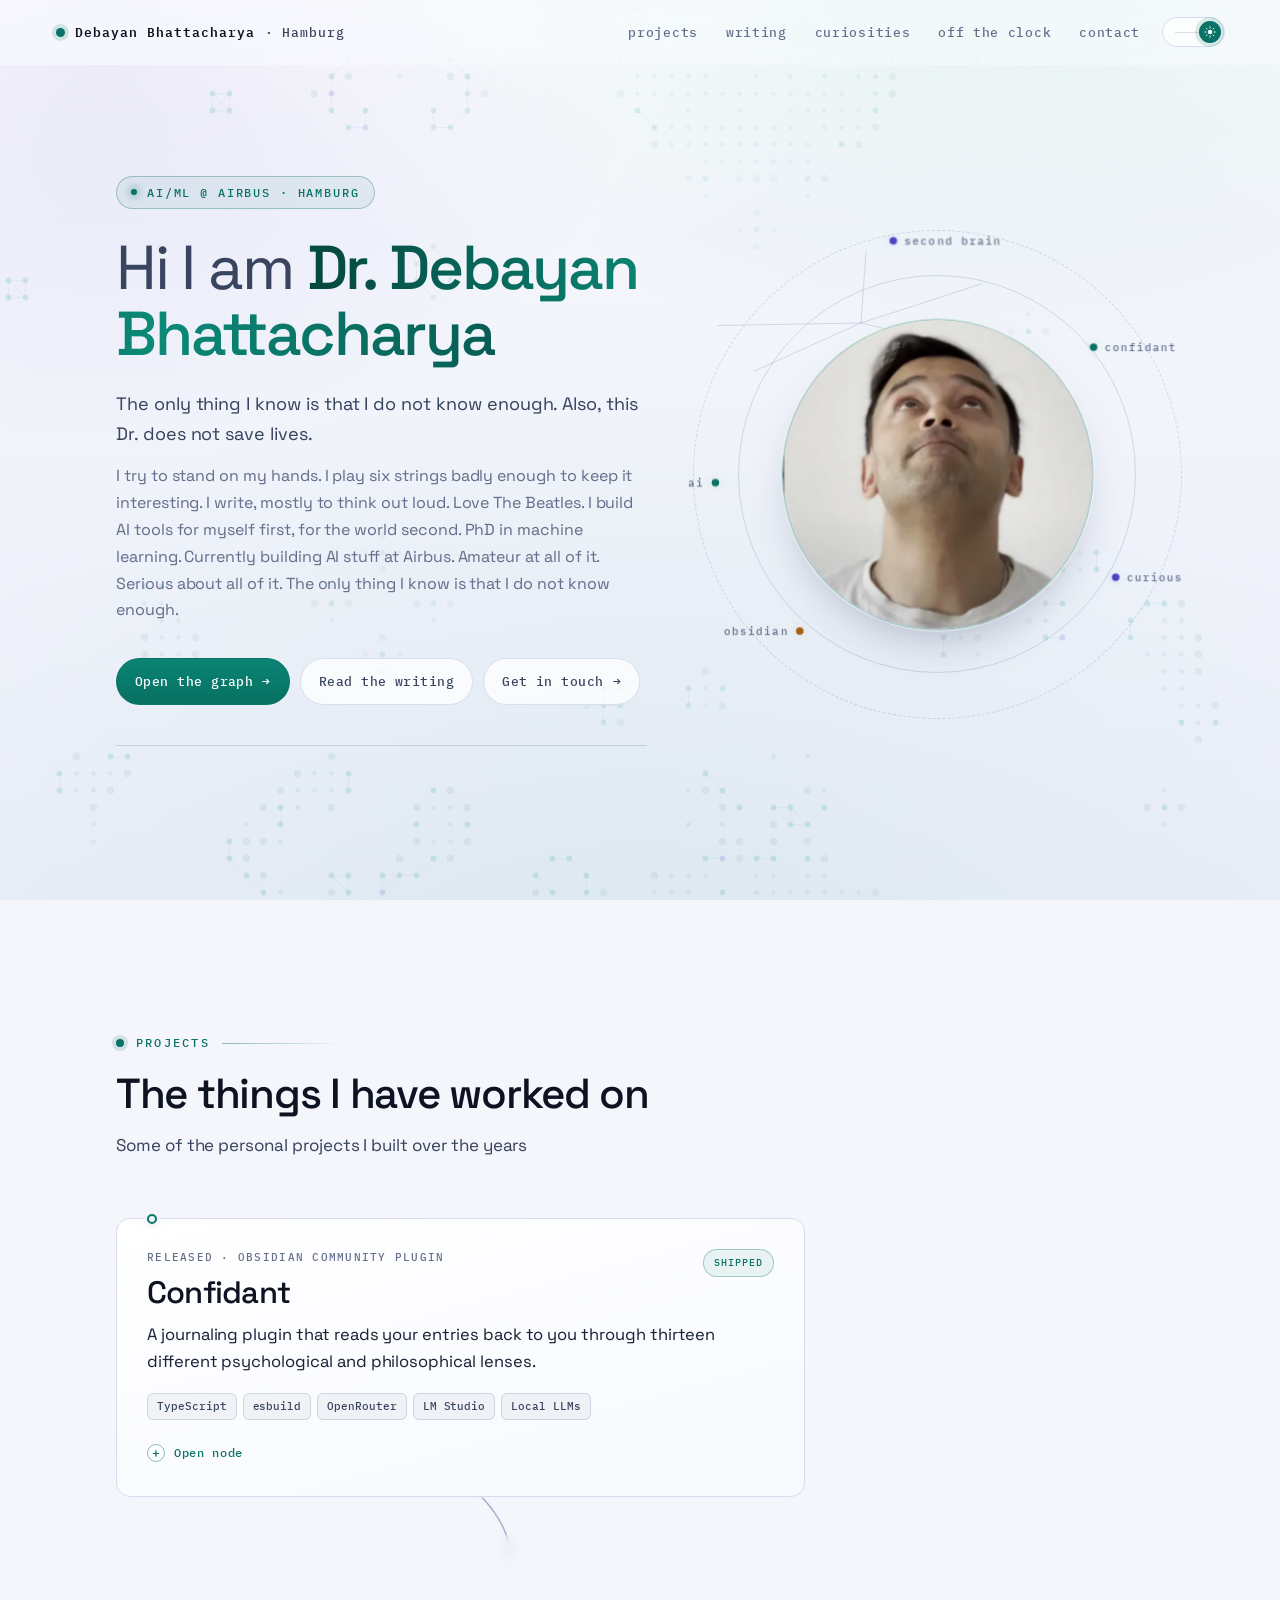
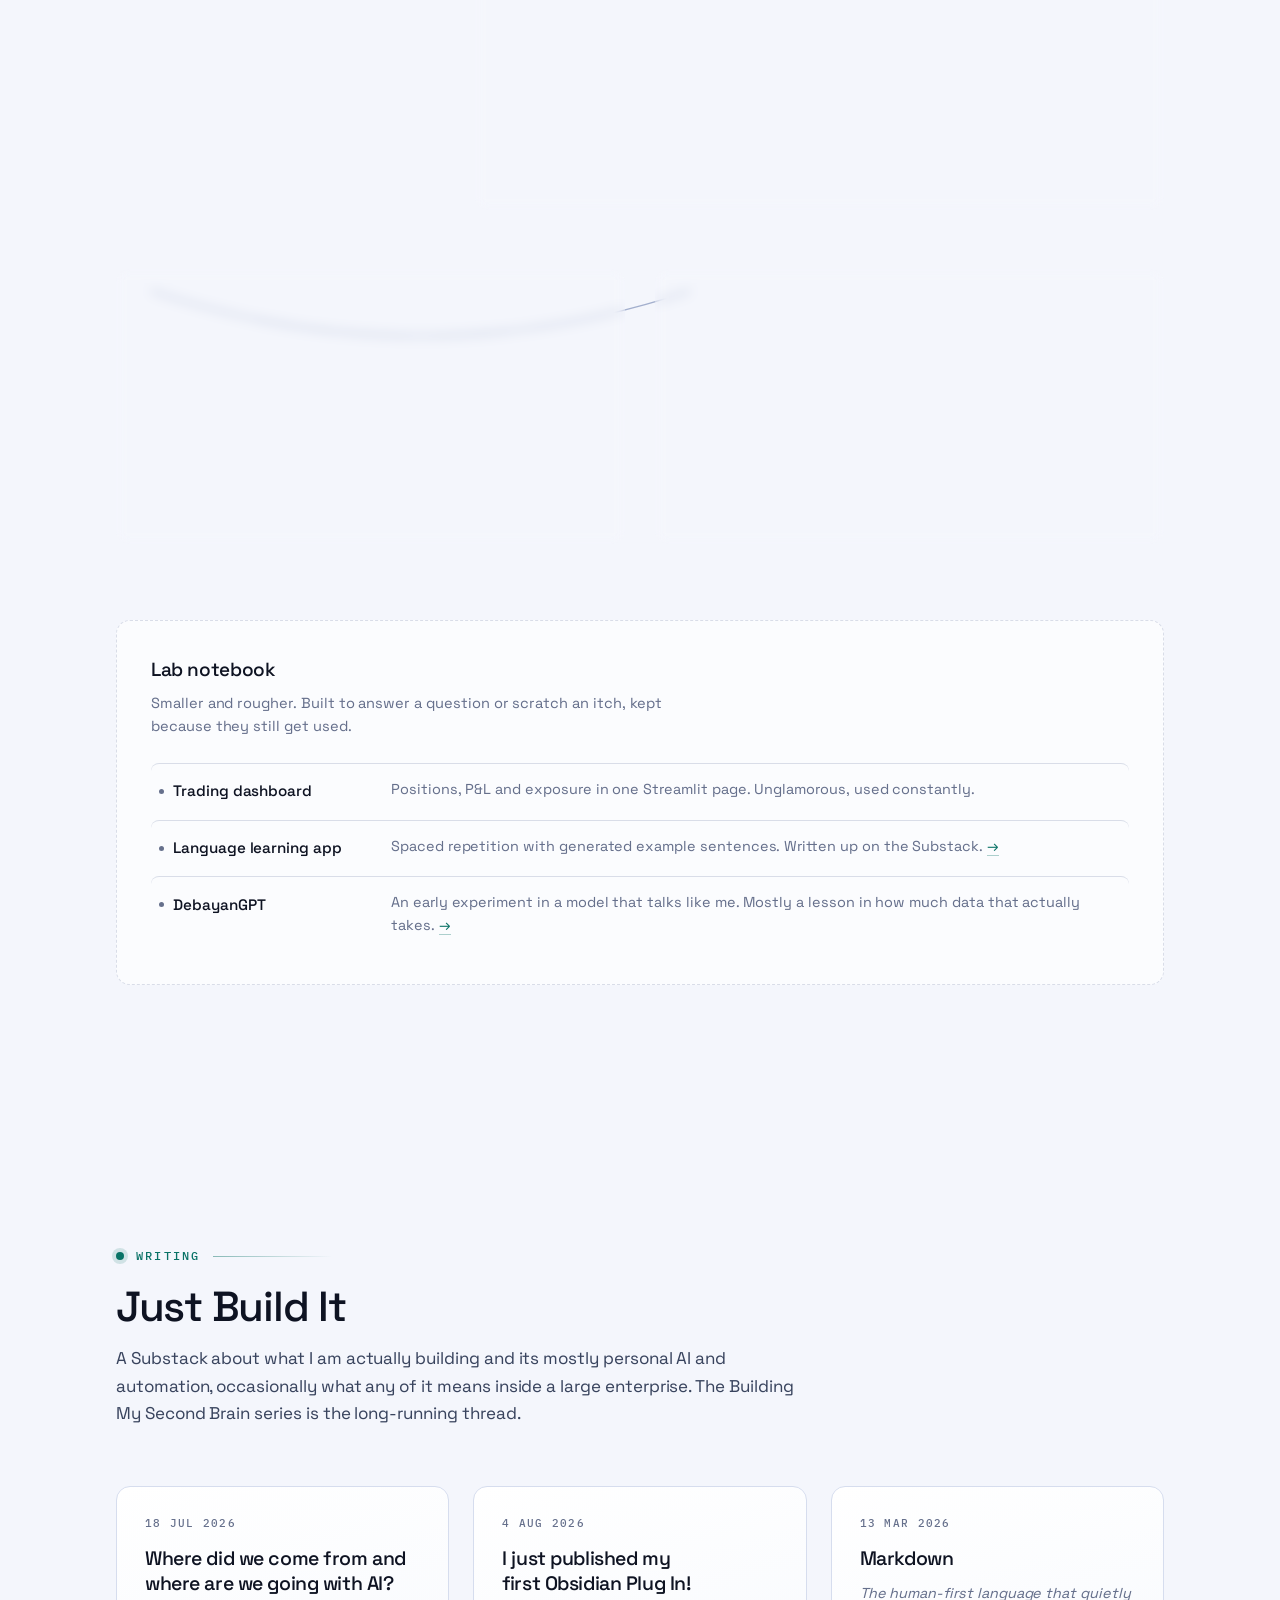
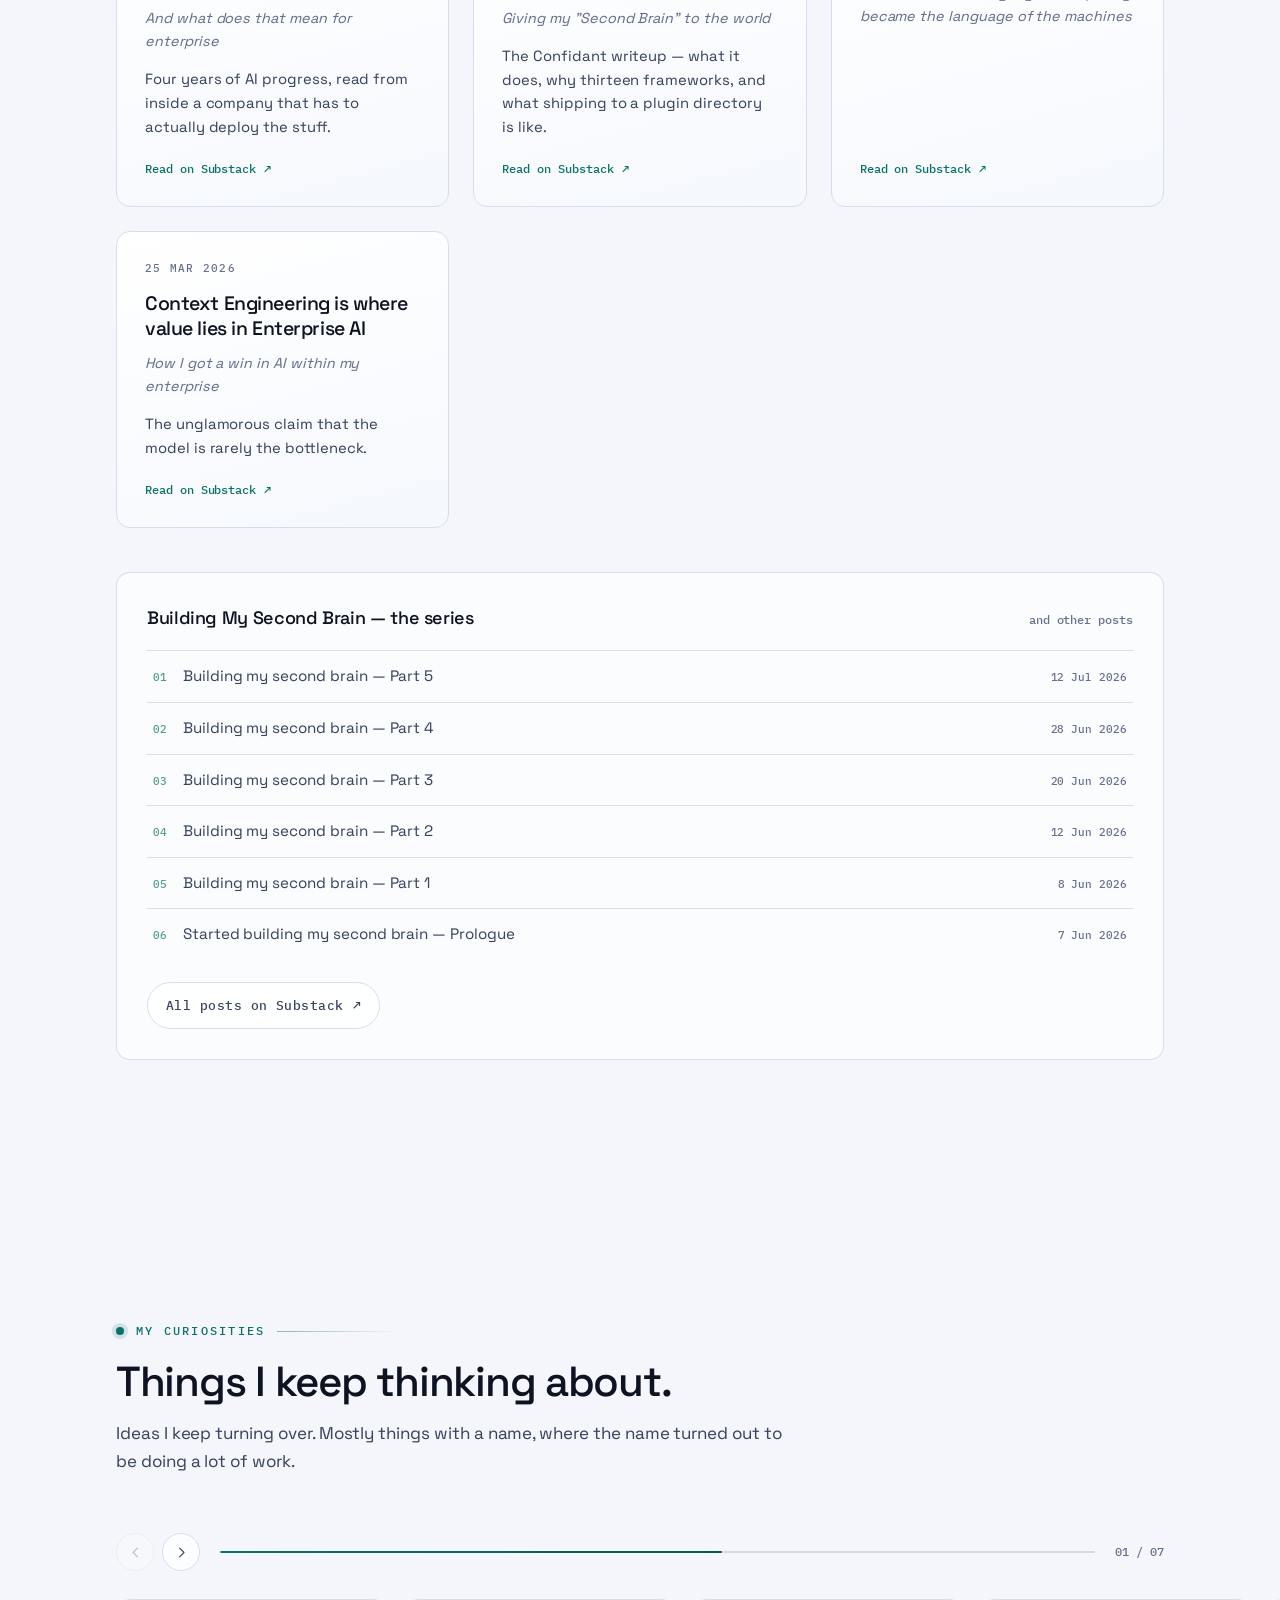
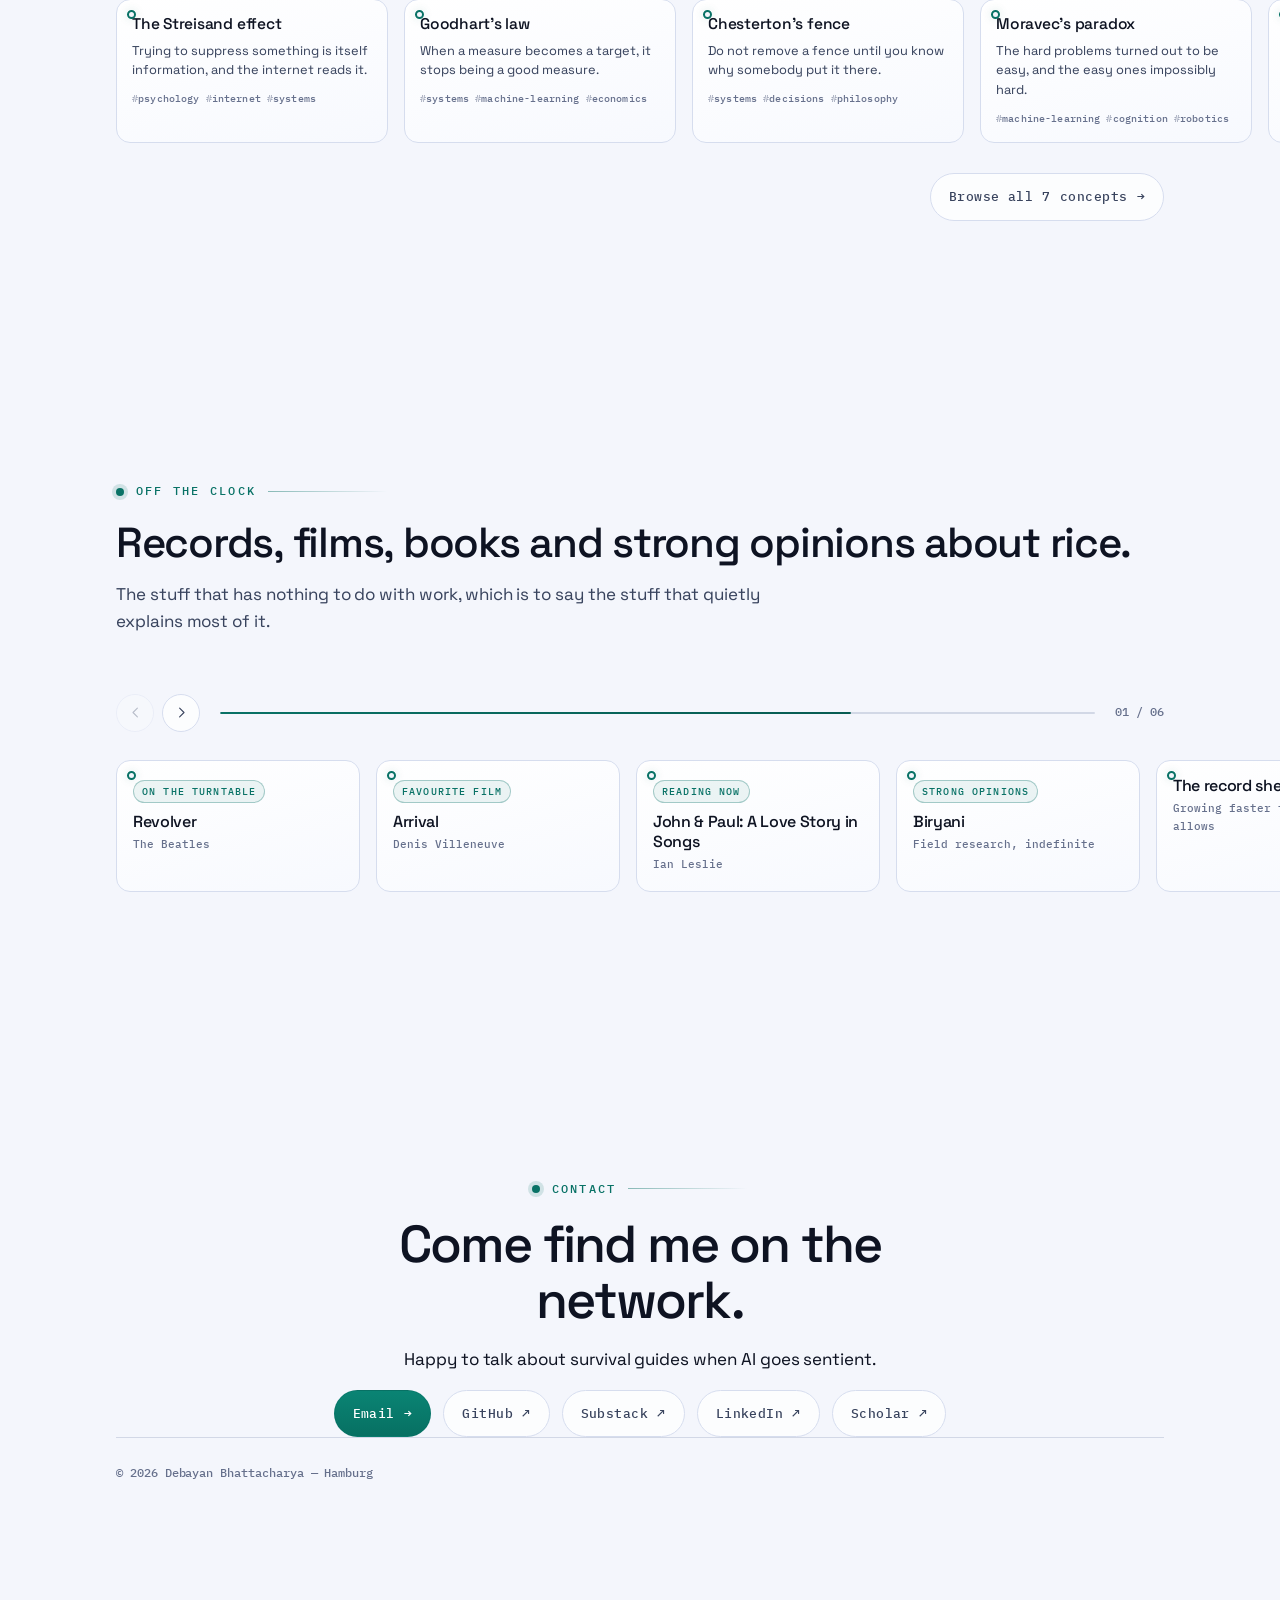
==== commit 9245383c: "Update site content- curiosity" ====
--- a/index.html
+++ b/index.html
@@ -24,10 +24,10 @@
 <meta property="og:type" content="website">
 <meta property="og:title" content="Debayan Bhattacharya — memory systems &amp; local inference">
 <meta property="og:description" content="Obsidian plugins, tiered-memory agents, and models that never leave the laptop.">
-<meta property="og:image" content="https://dawnofthedebayan.github.io/assets/hero/gaze-poster.jpg">
+<meta property="og:image" content="https://www.bdebayan.com/assets/hero/gaze-poster.jpg">
 <meta name="twitter:card" content="summary_large_image">
-<meta property="og:url" content="https://dawnofthedebayan.github.io/">
-<link rel="canonical" href="https://dawnofthedebayan.github.io/">
+<meta property="og:url" content="https://www.bdebayan.com/">
+<link rel="canonical" href="https://www.bdebayan.com/">
 
 <link rel="icon" href="data:image/svg+xml,<svg xmlns='http://www.w3.org/2000/svg' viewBox='0 0 32 32'><circle cx='16' cy='16' r='7' fill='%2334E2C0'/><circle cx='16' cy='16' r='13' fill='none' stroke='%2334E2C0' stroke-opacity='.35'/></svg>">
 
@@ -46,7 +46,16 @@
 
 <header class="nav">
   <a class="nav-mark" href="#top">
-    <span class="dot" aria-hidden="true"></span>
+    <!-- mark-slot keeps the dot's own footprint (9x9) in the flex row on
+         every screen size. nav-head is absolutely positioned over it and
+         only switched on <=760px — see hero.js's "dock" section — so it
+         never touches desktop layout at all. Because it lives inside this
+         same <a href="#top">, tapping the docked head is already "scroll to
+         top" for free, no extra click handler needed. -->
+    <span class="mark-slot" aria-hidden="true">
+      <span class="dot"></span>
+      <span class="nav-head"><canvas class="nav-head-canvas"></canvas></span>
+    </span>
     <b>Debayan Bhattacharya</b><b class="short">DB</b><span class="long"> · Hamburg</span>
   </a>
   <nav class="nav-links" aria-label="Sections" data-nav>
--- a/assets/css/site.css
+++ b/assets/css/site.css
@@ -341,14 +341,45 @@
   color: var(--text-2);
 }
 .nav-mark b { color: var(--text); font-weight: var(--w-head); }
+.mark-slot { position: relative; width: 9px; height: 9px; flex: none; display: block; }
 .nav-mark .dot {
+  position: absolute; inset: 0;
   width: 9px; height: 9px; border-radius: 50%;
   background: var(--phos); box-shadow: 0 0 0 4px var(--phos-glow);
   animation: pulse 3.6s ease-in-out infinite;
+  /* no transition here on purpose — the dock's dot-fade and bubble-fade are
+     both set directly from the same progress value every scroll tick, with
+     no easing on either side, so they stay pixel-exact mirrors of each
+     other. A transition on just one side would make it lag the other by
+     up to 0.3s and visibly drift out of sync while scrolling. */
 }
 @keyframes pulse {
   0%, 100% { box-shadow: 0 0 0 4px var(--phos-glow); }
   50%      { box-shadow: 0 0 0 8px var(--phos-soft); }
+}
+
+/* -------------------------------------------------- nav-head (mobile only)
+   The root node "docks" into this as you scroll past the hero — see the
+   dock section of hero.js. It sits on top of .dot, sized past mark-slot's
+   own 9x9 box via negative inset; absolutely-positioned elements don't
+   contribute to flex sizing, so this never nudges the name text over, on
+   any screen width. Hidden above 760px so desktop is untouched. */
+.nav-head {
+  display: none;
+  position: absolute; inset: -7px;
+  border-radius: 50%; overflow: hidden;
+  background: var(--well-bg);
+  box-shadow: 0 0 0 1.5px var(--phos-edge), 0 0 10px var(--phos-glow);
+  opacity: 0; transform: scale(0.4);
+  pointer-events: none;
+  will-change: transform, opacity;
+}
+.nav-head-canvas { position: absolute; inset: 0; width: 100%; height: 100%; display: block; }
+@media (max-width: 760px) {
+  .nav-head { display: block; }
+}
+@media (prefers-reduced-motion: reduce) {
+  .nav-head { transition: none; }
 }
 
 .nav-links { display: flex; align-items: center; gap: 4px; }
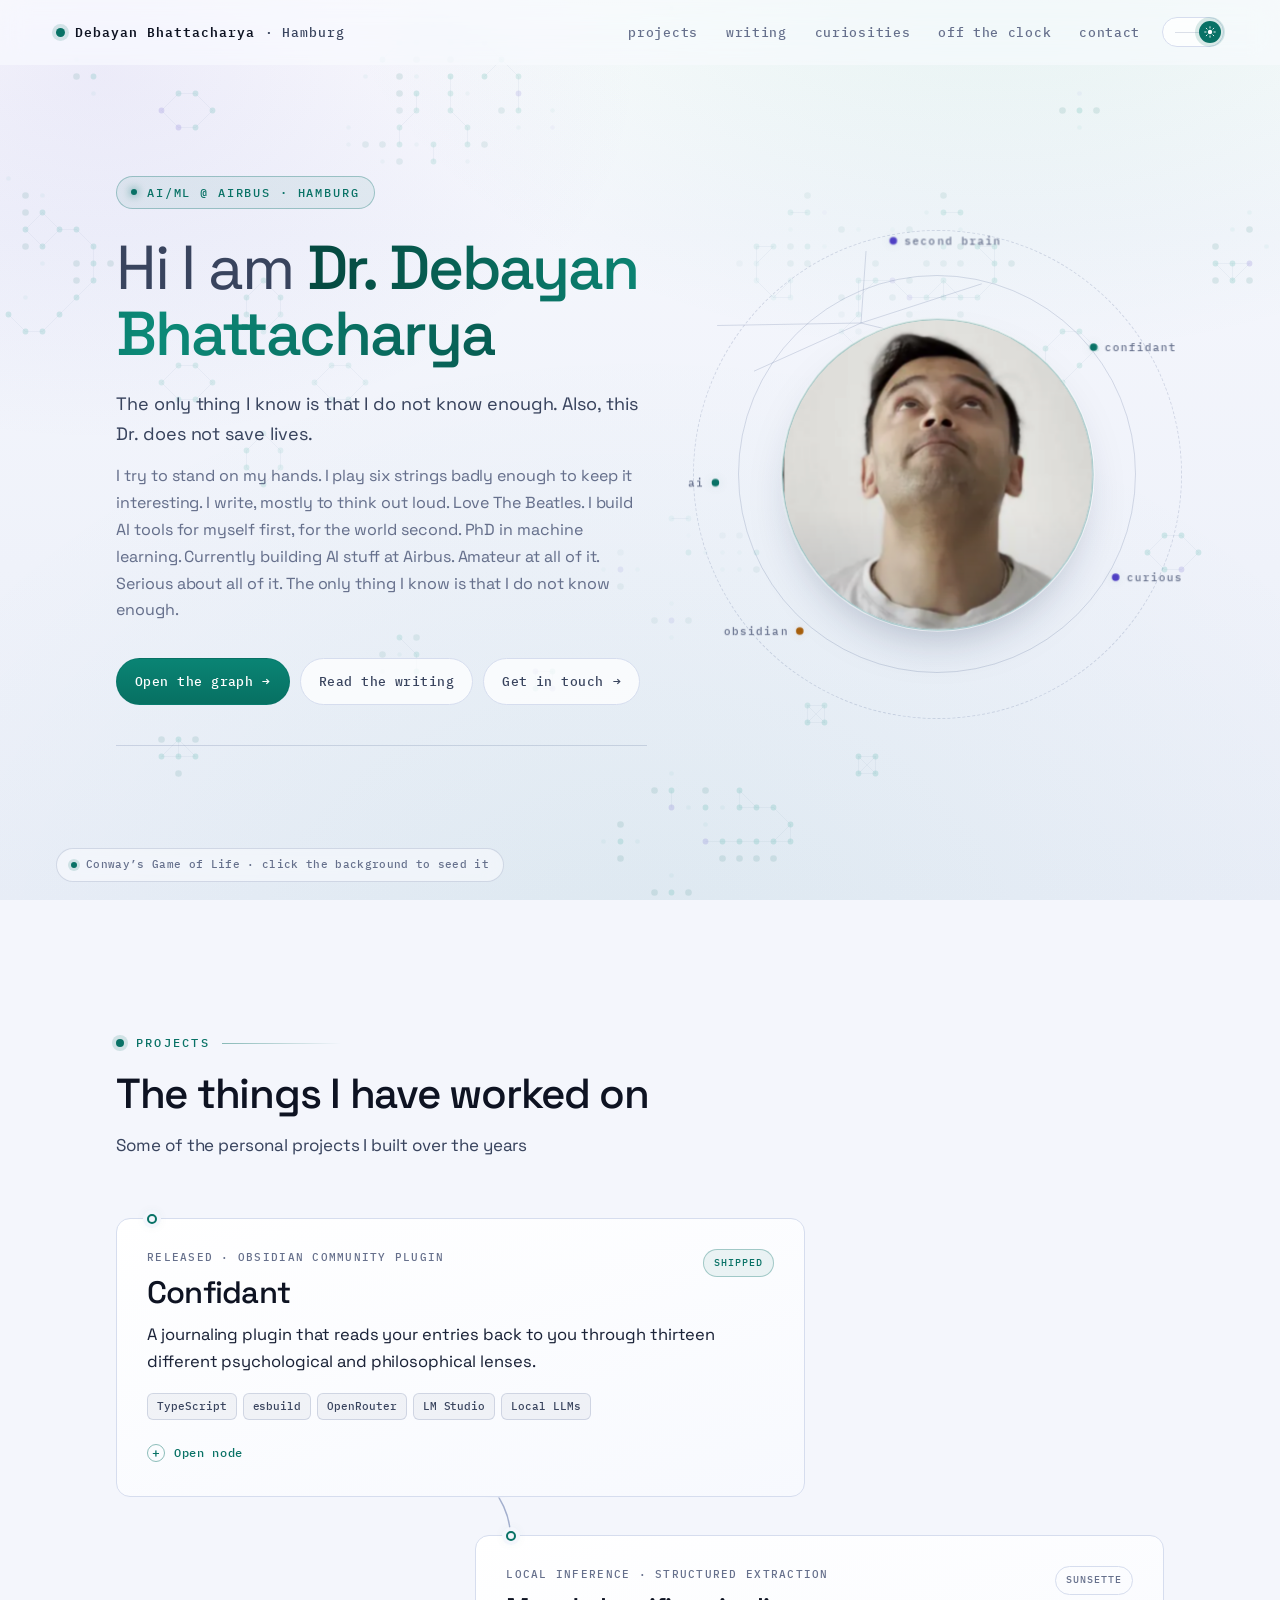
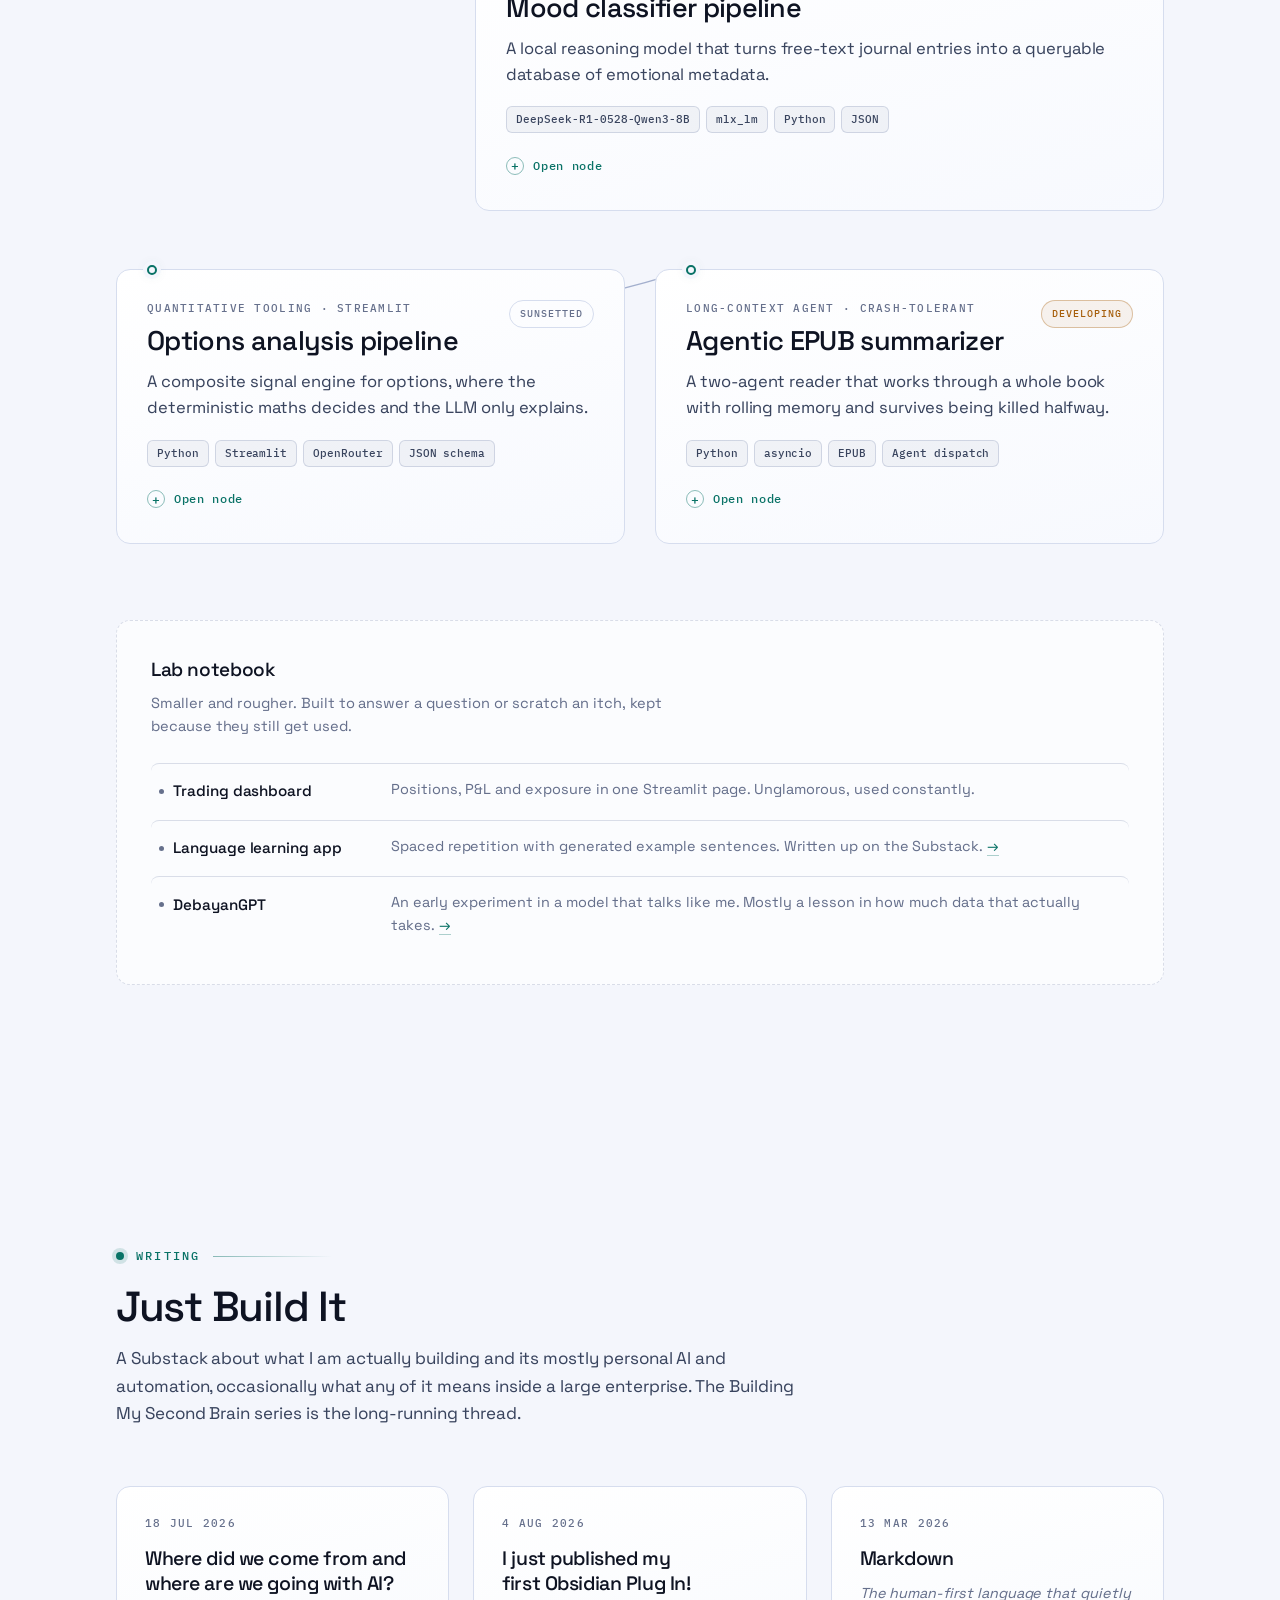
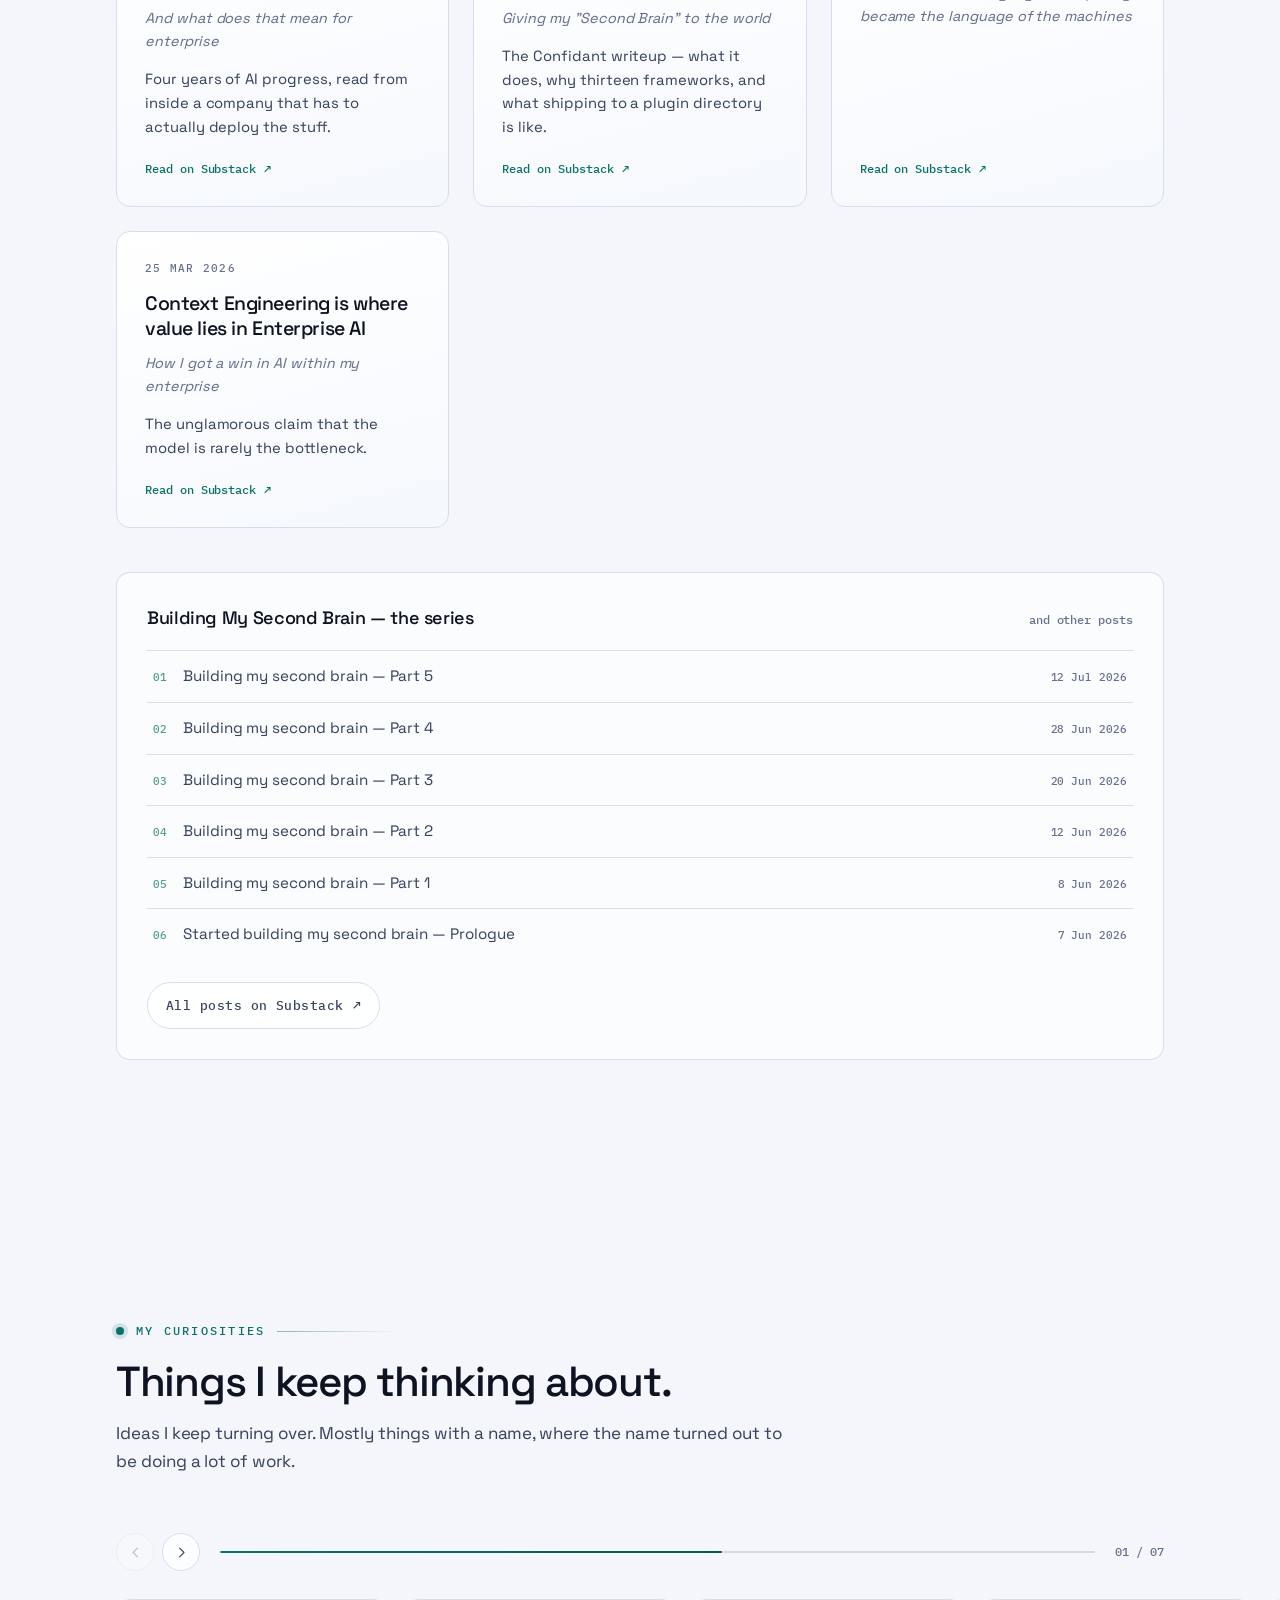
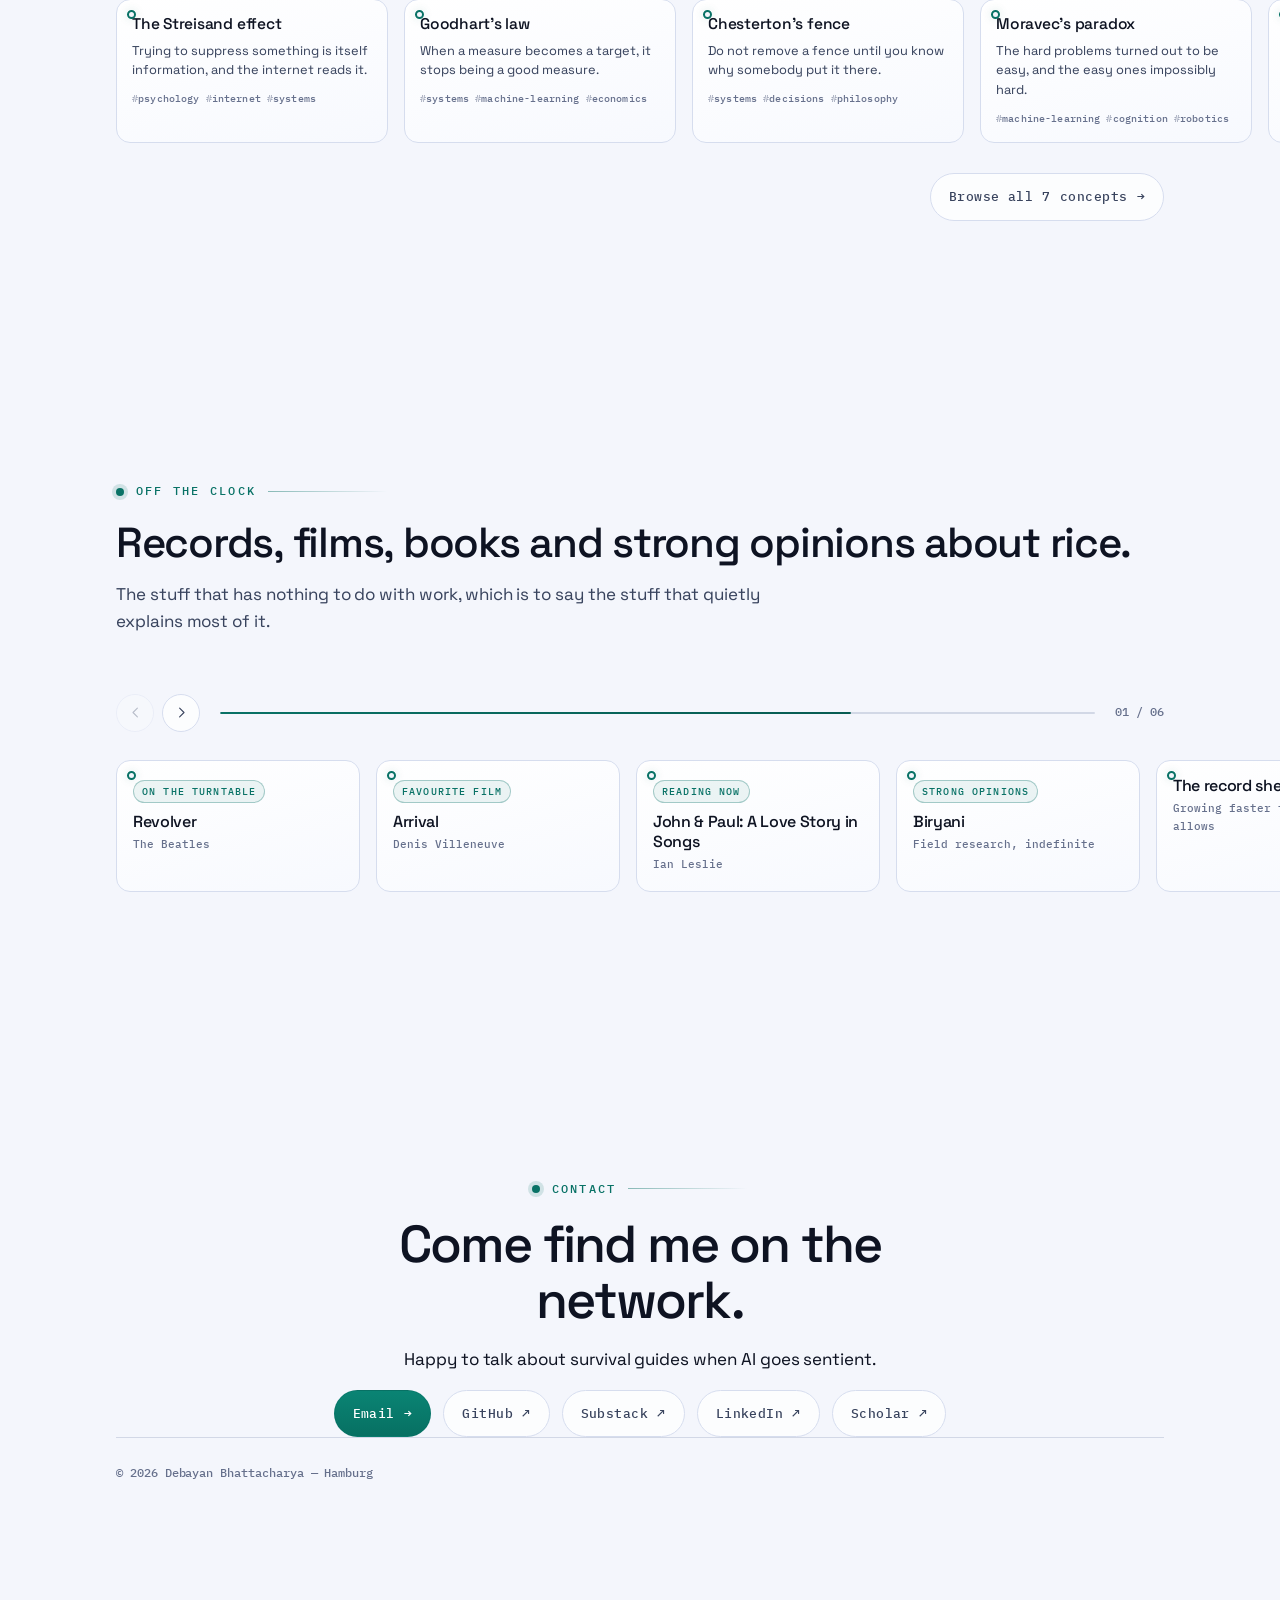
==== commit 75652154: "Fix mobile-only dock feature: cache-bust CSS/JS refs and guard nav-head canvas size Two live regress" ====
--- a/index.html
+++ b/index.html
@@ -36,8 +36,8 @@
 <!-- Space Grotesk is loaded as a variable font so light mode can use the
      in-between weights (430 / 560) it needs to hold up against paper. -->
 <link rel="stylesheet" href="https://fonts.googleapis.com/css2?family=IBM+Plex+Mono:wght@400;500&family=Space+Grotesk:wght@400..700&display=swap">
-<link rel="stylesheet" href="assets/css/site.css">
-<link rel="stylesheet" href="assets/css/curiosities.css">
+<link rel="stylesheet" href="assets/css/site.css?v=20260823">
+<link rel="stylesheet" href="assets/css/curiosities.css?v=20260823">
 </head>
 
 <body>
@@ -54,7 +54,7 @@
          top" for free, no extra click handler needed. -->
     <span class="mark-slot" aria-hidden="true">
       <span class="dot"></span>
-      <span class="nav-head"><canvas class="nav-head-canvas"></canvas></span>
+      <span class="nav-head"><canvas class="nav-head-canvas" width="24" height="24"></canvas></span>
     </span>
     <b>Debayan Bhattacharya</b><b class="short">DB</b><span class="long"> · Hamburg</span>
   </a>
@@ -268,16 +268,16 @@
 
 </main>
 
-<script src="assets/js/content.js"></script>
+<script src="assets/js/content.js?v=20260823"></script>
 <!-- Generated by tools/bake_hero.py — describes the head-rotation sprite
      sheet (grid shape, cell size, which angle cell 0 holds). A plain script
      rather than a fetch of gaze.json so file:// preview keeps working. -->
-<script src="assets/hero/gaze.js"></script>
-<script src="assets/js/life.js" defer></script>
-<script src="assets/js/app.js" defer></script>
-<script src="assets/js/hero.js" defer></script>
-<script src="assets/js/offclock.js" defer></script>
-<script src="assets/js/curiosities.js" defer></script>
-<script src="assets/js/analytics.js" defer></script>
+<script src="assets/hero/gaze.js?v=20260823"></script>
+<script src="assets/js/life.js?v=20260823" defer></script>
+<script src="assets/js/app.js?v=20260823" defer></script>
+<script src="assets/js/hero.js?v=20260823" defer></script>
+<script src="assets/js/offclock.js?v=20260823" defer></script>
+<script src="assets/js/curiosities.js?v=20260823" defer></script>
+<script src="assets/js/analytics.js?v=20260823" defer></script>
 </body>
 </html>
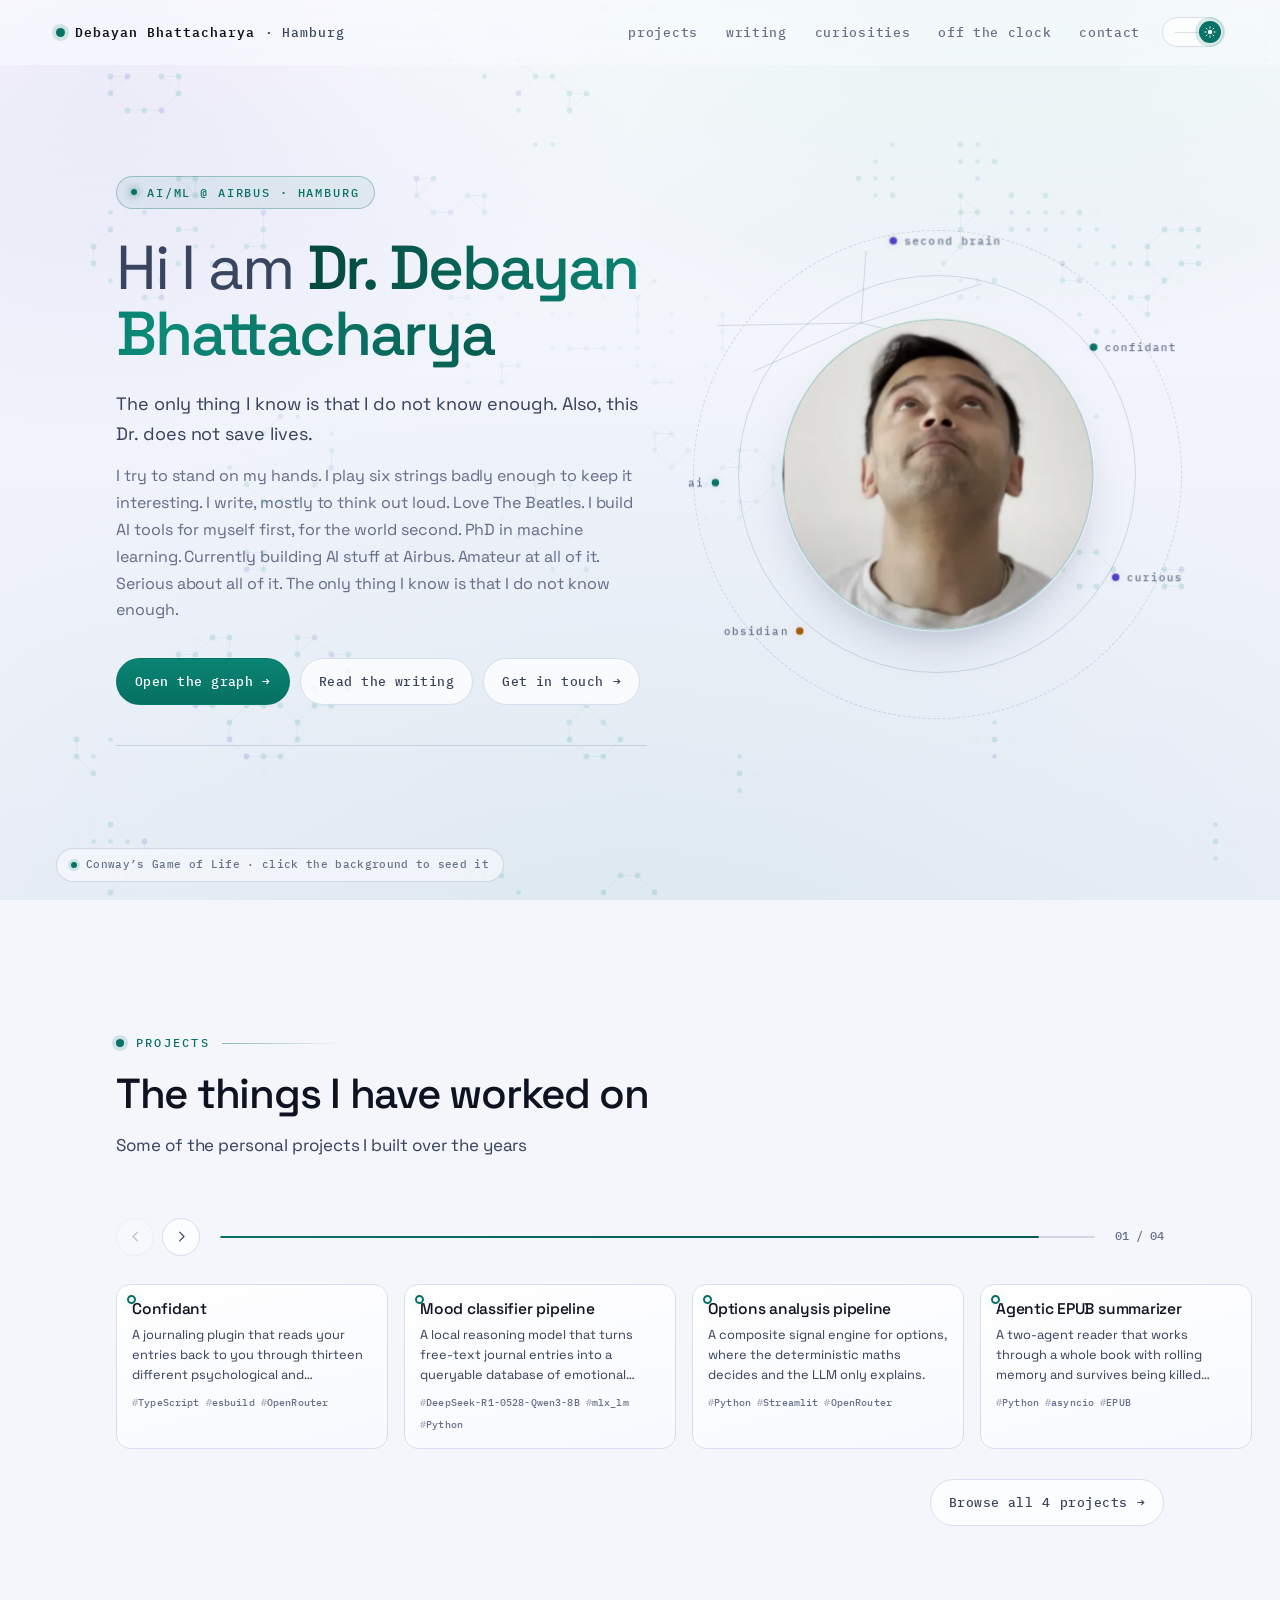
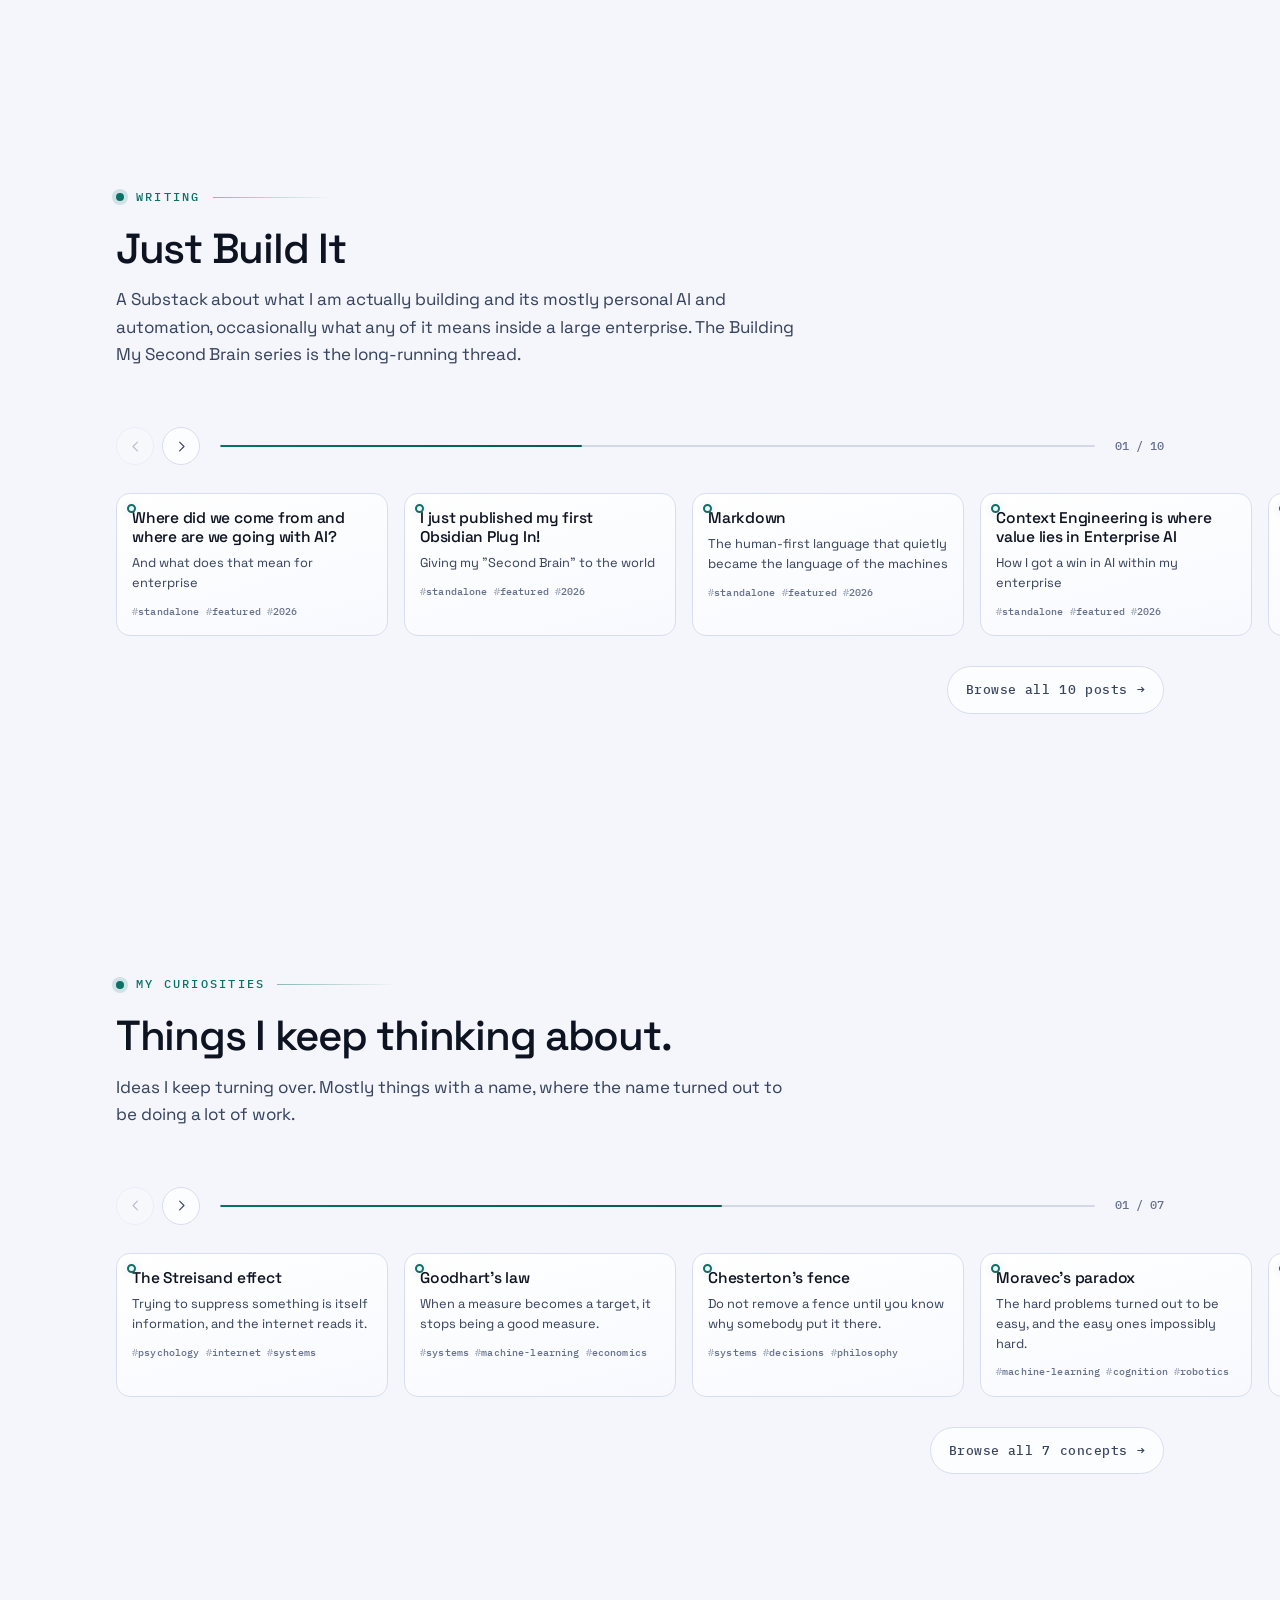
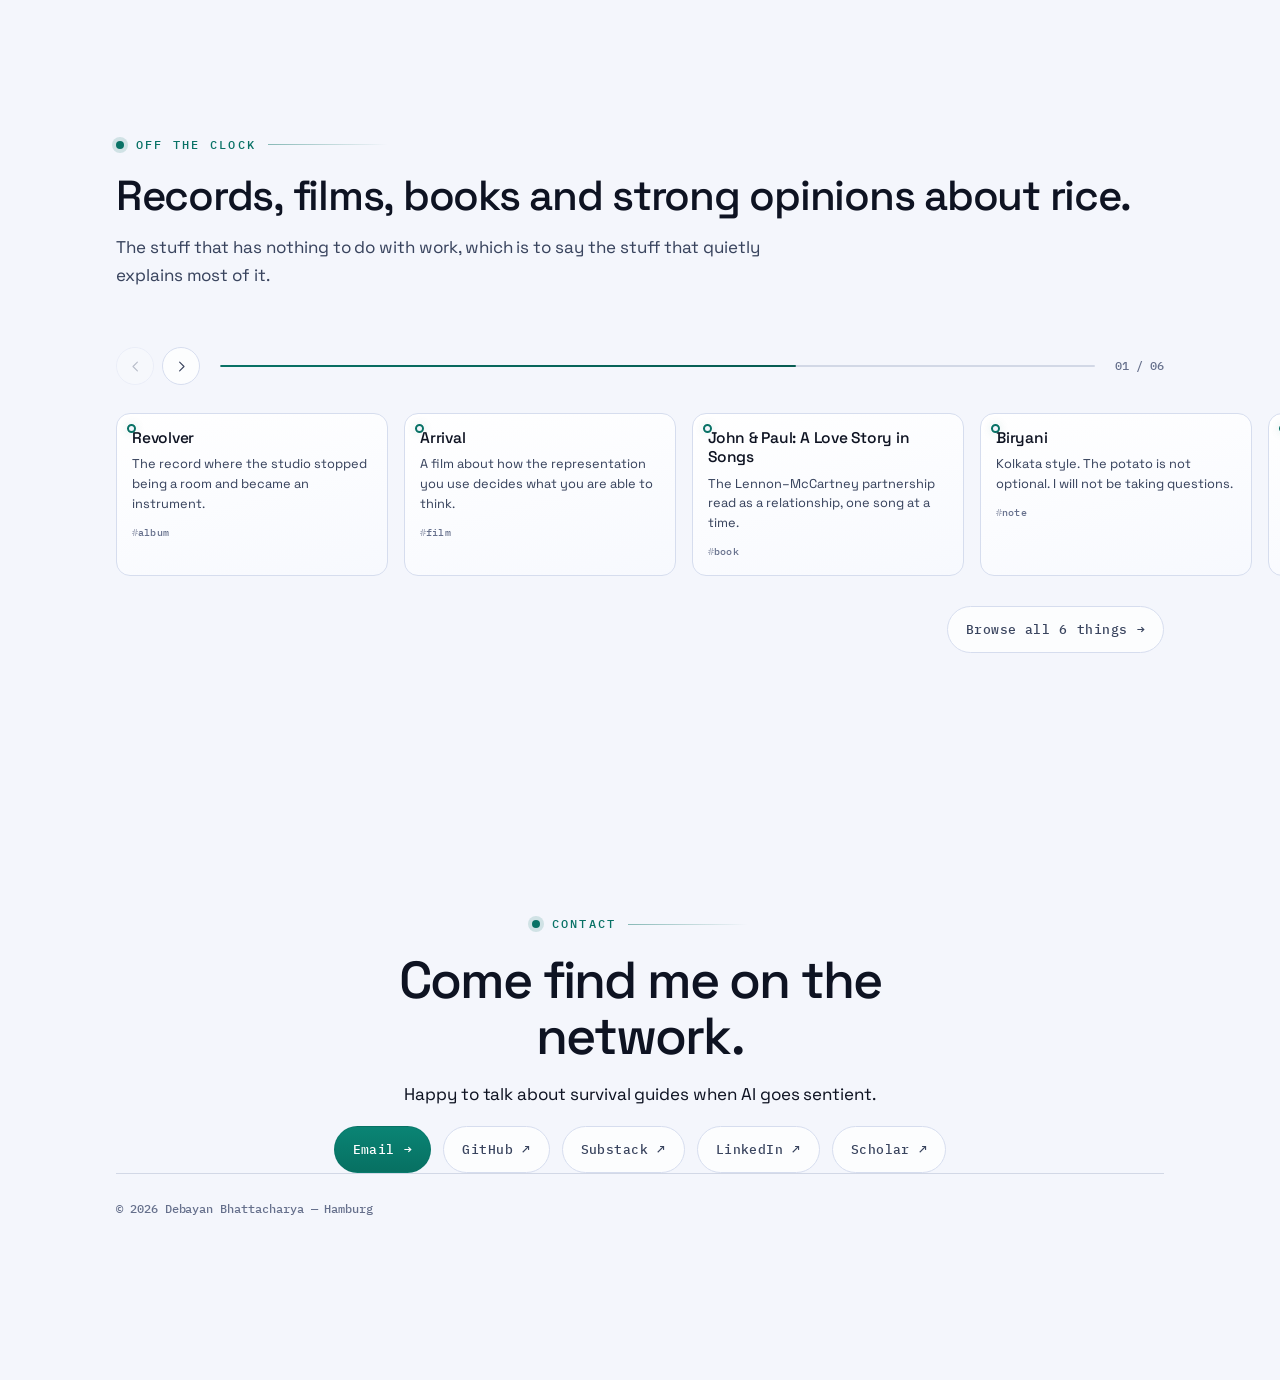
==== commit a0e61720: "Make every section a collection: one rail, one page, one implementation Projects and writing were th" ====
--- a/index.html
+++ b/index.html
@@ -16,14 +16,14 @@
   document.documentElement.setAttribute('data-theme', t);
 })();
 </script>
-<title>Debayan Bhattacharya — memory systems &amp; local inference</title>
-<meta name="description" content="I build memory systems and local-inference pipelines for personal AI, and lead AI/ML direction at Airbus. Obsidian plugins, tiered-memory agents, and models that never leave the laptop.">
+<title>Debayan Bhattacharya — AI/ML @ Airbus, Hamburg</title>
+<meta name="description" content="I build AI tools for myself first, for the world second. AI/ML at Airbus in Hamburg, a PhD in machine learning, and writing about what I am actually building.">
 <meta name="author" content="Debayan Bhattacharya">
 <meta name="theme-color" content="#0A0C16" data-theme-color>
 
 <meta property="og:type" content="website">
-<meta property="og:title" content="Debayan Bhattacharya — memory systems &amp; local inference">
-<meta property="og:description" content="Obsidian plugins, tiered-memory agents, and models that never leave the laptop.">
+<meta property="og:title" content="Debayan Bhattacharya — AI/ML @ Airbus, Hamburg">
+<meta property="og:description" content="Projects, writing, the concepts I keep thinking about, and what I get up to off the clock.">
 <meta property="og:image" content="https://www.bdebayan.com/assets/hero/gaze-poster.jpg">
 <meta name="twitter:card" content="summary_large_image">
 <meta property="og:url" content="https://www.bdebayan.com/">
@@ -36,8 +36,8 @@
 <!-- Space Grotesk is loaded as a variable font so light mode can use the
      in-between weights (430 / 560) it needs to hold up against paper. -->
 <link rel="stylesheet" href="https://fonts.googleapis.com/css2?family=IBM+Plex+Mono:wght@400;500&family=Space+Grotesk:wght@400..700&display=swap">
-<link rel="stylesheet" href="assets/css/site.css?v=20260823">
-<link rel="stylesheet" href="assets/css/curiosities.css?v=20260823">
+<link rel="stylesheet" href="assets/css/site.css?v=20260904">
+<link rel="stylesheet" href="assets/css/shelf.css?v=20260904">
 </head>
 
 <body>
@@ -131,16 +131,32 @@
         <h2 data-sec-title></h2>
         <p data-sec-intro></p>
       </div>
-
-      <div class="pgraph">
-        <svg class="pedges" aria-hidden="true" preserveAspectRatio="none"></svg>
-        <div class="pcards"></div>
-      </div>
-
-      <div class="notebook rv">
-        <h3 data-bind="notebookTitle"></h3>
-        <p data-bind="notebookIntro"></p>
-        <div class="nb-list"></div>
+    </div>
+
+    <div class="shelf rv" data-collection="projects">
+      <div class="wrap">
+        <div class="shelf-bar">
+          <div class="shelf-navs">
+            <button class="shelf-nav" data-shelf-prev type="button" aria-label="Scroll projects left">
+              <svg viewBox="0 0 24 24" aria-hidden="true"><path d="M15 5l-7 7 7 7" stroke-linecap="round" stroke-linejoin="round"/></svg>
+            </button>
+            <button class="shelf-nav" data-shelf-next type="button" aria-label="Scroll projects right">
+              <svg viewBox="0 0 24 24" aria-hidden="true"><path d="M9 5l7 7-7 7" stroke-linecap="round" stroke-linejoin="round"/></svg>
+            </button>
+          </div>
+          <div class="shelf-rail" aria-hidden="true"><span></span></div>
+          <div class="shelf-count" data-shelf-count></div>
+        </div>
+      </div>
+
+      <div class="shelf-track" role="list" aria-label="Projects"></div>
+
+      <div class="wrap">
+        <div class="shelf-drawer" id="projects-drawer"><div><div class="shelf-drawer-in"></div></div></div>
+        <div class="shelf-more">
+          <a class="btn" href="projects.html">Browse all <span data-shelf-all-n>0</span> projects
+            <span class="arw" aria-hidden="true">&#8594;</span></a>
+        </div>
       </div>
     </div>
   </section>
@@ -153,19 +169,31 @@
         <h2 data-sec-title></h2>
         <p data-sec-intro></p>
       </div>
-
-      <div class="posts"></div>
-
-      <div class="series rv">
-        <div class="series-head">
-          <h3>Building My Second Brain — the series</h3>
-          <span>and other posts</span>
-        </div>
-        <ol></ol>
-        <div style="margin-top:22px">
-          <a class="btn" data-href="substack" target="_blank" rel="noopener">
-            All posts on Substack <span class="arw" aria-hidden="true">↗</span>
-          </a>
+    </div>
+
+    <div class="shelf rv" data-collection="writing">
+      <div class="wrap">
+        <div class="shelf-bar">
+          <div class="shelf-navs">
+            <button class="shelf-nav" data-shelf-prev type="button" aria-label="Scroll writing left">
+              <svg viewBox="0 0 24 24" aria-hidden="true"><path d="M15 5l-7 7 7 7" stroke-linecap="round" stroke-linejoin="round"/></svg>
+            </button>
+            <button class="shelf-nav" data-shelf-next type="button" aria-label="Scroll writing right">
+              <svg viewBox="0 0 24 24" aria-hidden="true"><path d="M9 5l7 7-7 7" stroke-linecap="round" stroke-linejoin="round"/></svg>
+            </button>
+          </div>
+          <div class="shelf-rail" aria-hidden="true"><span></span></div>
+          <div class="shelf-count" data-shelf-count></div>
+        </div>
+      </div>
+
+      <div class="shelf-track" role="list" aria-label="Writing"></div>
+
+      <div class="wrap">
+        <div class="shelf-drawer" id="writing-drawer"><div><div class="shelf-drawer-in"></div></div></div>
+        <div class="shelf-more">
+          <a class="btn" href="writing.html">Browse all <span data-shelf-all-n>0</span> posts
+            <span class="arw" aria-hidden="true">&#8594;</span></a>
         </div>
       </div>
     </div>
@@ -181,28 +209,28 @@
       </div>
     </div>
 
-    <div class="cur rv">
-      <div class="wrap">
-        <div class="cur-bar">
-          <div class="cur-navs">
-            <button class="cur-nav" data-cur-prev type="button" aria-label="Scroll carousel left">
+    <div class="shelf rv" data-collection="curiosities">
+      <div class="wrap">
+        <div class="shelf-bar">
+          <div class="shelf-navs">
+            <button class="shelf-nav" data-shelf-prev type="button" aria-label="Scroll curiosities left">
               <svg viewBox="0 0 24 24" aria-hidden="true"><path d="M15 5l-7 7 7 7" stroke-linecap="round" stroke-linejoin="round"/></svg>
             </button>
-            <button class="cur-nav" data-cur-next type="button" aria-label="Scroll carousel right">
+            <button class="shelf-nav" data-shelf-next type="button" aria-label="Scroll curiosities right">
               <svg viewBox="0 0 24 24" aria-hidden="true"><path d="M9 5l7 7-7 7" stroke-linecap="round" stroke-linejoin="round"/></svg>
             </button>
           </div>
-          <div class="cur-rail" aria-hidden="true"><span></span></div>
-          <div class="cur-count" data-cur-count></div>
-        </div>
-      </div>
-
-      <div class="cur-track" role="list" aria-label="Curiosities"></div>
-
-      <div class="wrap">
-        <div class="cur-drawer" id="cur-drawer"><div><div class="cur-drawer-in"></div></div></div>
-        <div class="cur-more">
-          <a class="btn" href="curiosities.html">Browse all <span data-cur-all-n>0</span> concepts
+          <div class="shelf-rail" aria-hidden="true"><span></span></div>
+          <div class="shelf-count" data-shelf-count></div>
+        </div>
+      </div>
+
+      <div class="shelf-track" role="list" aria-label="Curiosities"></div>
+
+      <div class="wrap">
+        <div class="shelf-drawer" id="curiosities-drawer"><div><div class="shelf-drawer-in"></div></div></div>
+        <div class="shelf-more">
+          <a class="btn" href="curiosities.html">Browse all <span data-shelf-all-n>0</span> concepts
             <span class="arw" aria-hidden="true">&#8594;</span></a>
         </div>
       </div>
@@ -219,26 +247,30 @@
       </div>
     </div>
 
-    <div class="oc rv">
-      <div class="wrap">
-        <div class="oc-bar">
-          <div class="oc-navs">
-            <button class="oc-nav" data-oc-prev type="button" aria-label="Scroll carousel left">
+    <div class="shelf rv" data-collection="offclock">
+      <div class="wrap">
+        <div class="shelf-bar">
+          <div class="shelf-navs">
+            <button class="shelf-nav" data-shelf-prev type="button" aria-label="Scroll off the clock left">
               <svg viewBox="0 0 24 24" aria-hidden="true"><path d="M15 5l-7 7 7 7" stroke-linecap="round" stroke-linejoin="round"/></svg>
             </button>
-            <button class="oc-nav" data-oc-next type="button" aria-label="Scroll carousel right">
+            <button class="shelf-nav" data-shelf-next type="button" aria-label="Scroll off the clock right">
               <svg viewBox="0 0 24 24" aria-hidden="true"><path d="M9 5l7 7-7 7" stroke-linecap="round" stroke-linejoin="round"/></svg>
             </button>
           </div>
-          <div class="oc-rail" aria-hidden="true"><span></span></div>
-          <div class="oc-count" data-oc-count></div>
-        </div>
-      </div>
-
-      <div class="oc-track" role="list" aria-label="Off the clock"></div>
-
-      <div class="wrap">
-        <div class="oc-drawer" id="oc-drawer"><div><div class="oc-drawer-in"></div></div></div>
+          <div class="shelf-rail" aria-hidden="true"><span></span></div>
+          <div class="shelf-count" data-shelf-count></div>
+        </div>
+      </div>
+
+      <div class="shelf-track" role="list" aria-label="Off the clock"></div>
+
+      <div class="wrap">
+        <div class="shelf-drawer" id="offclock-drawer"><div><div class="shelf-drawer-in"></div></div></div>
+        <div class="shelf-more">
+          <a class="btn" href="offclock.html">Browse all <span data-shelf-all-n>0</span> things
+            <span class="arw" aria-hidden="true">&#8594;</span></a>
+        </div>
       </div>
     </div>
   </section>
@@ -268,16 +300,19 @@
 
 </main>
 
-<script src="assets/js/content.js?v=20260823"></script>
+<script src="assets/js/content.js?v=20260904"></script>
 <!-- Generated by tools/bake_hero.py — describes the head-rotation sprite
      sheet (grid shape, cell size, which angle cell 0 holds). A plain script
      rather than a fetch of gaze.json so file:// preview keeps working. -->
-<script src="assets/hero/gaze.js?v=20260823"></script>
-<script src="assets/js/life.js?v=20260823" defer></script>
-<script src="assets/js/app.js?v=20260823" defer></script>
-<script src="assets/js/hero.js?v=20260823" defer></script>
-<script src="assets/js/offclock.js?v=20260823" defer></script>
-<script src="assets/js/curiosities.js?v=20260823" defer></script>
-<script src="assets/js/analytics.js?v=20260823" defer></script>
+<script src="assets/hero/gaze.js?v=20260904"></script>
+<script src="assets/js/life.js?v=20260904" defer></script>
+<script src="assets/js/app.js?v=20260904" defer></script>
+<script src="assets/js/hero.js?v=20260904" defer></script>
+<!-- shelf.js is the mechanics of a collection, collections.js is what each
+     one is made of. Both are needed on every page that shows a rail or a
+     collection page, and shelf.js has to be parsed first. -->
+<script src="assets/js/shelf.js?v=20260904" defer></script>
+<script src="assets/js/collections.js?v=20260904" defer></script>
+<script src="assets/js/analytics.js?v=20260904" defer></script>
 </body>
 </html>
--- a/assets/css/site.css
+++ b/assets/css/site.css
@@ -670,93 +670,6 @@
   font-size: clamp(15px, 1.5vw, 17px);
 }
 
-/* -------------------------------------------------------- project graph --- */
-.pgraph { position: relative; }
-.pedges {
-  position: absolute; inset: 0; width: 100%; height: 100%;
-  pointer-events: none; z-index: 0; overflow: visible;
-}
-.pedges path {
-  fill: none;
-  stroke: var(--edge-stroke);
-  stroke-width: 1.4;
-  transition: stroke 0.28s var(--ease), stroke-width 0.28s var(--ease), opacity 0.28s var(--ease);
-}
-.pedges path.is-lit {
-  stroke: var(--amber); stroke-width: 1.8;
-  filter: drop-shadow(0 0 6px var(--amber-glow));
-}
-.pgraph.is-focus .pedges path { opacity: 0.25; }
-.pgraph.is-focus .pedges path.is-lit { opacity: 1; }
-
-.pcards {
-  position: relative; z-index: 1;
-  display: grid;
-  grid-template-columns: repeat(12, 1fr);
-  gap: clamp(18px, 2.4vw, 30px);
-}
-
-.pcard {
-  position: relative;
-  background: var(--card-grad);
-  border: 1px solid var(--line);
-  border-radius: var(--r);
-  padding: clamp(20px, 2.4vw, 30px);
-  backdrop-filter: blur(6px);
-  -webkit-backdrop-filter: blur(6px);
-  transition: border-color 0.26s var(--ease), transform 0.26s var(--ease), box-shadow 0.26s var(--ease);
-}
-/* the node dot that anchors this card into the graph */
-.pcard::before {
-  content: ''; position: absolute; top: -5px; left: 30px;
-  width: 10px; height: 10px; border-radius: 50%;
-  background: var(--bg); border: 2px solid var(--phos);
-  box-shadow: 0 0 0 4px var(--dot-ring), 0 0 12px var(--phos-glow);
-  transition: background 0.26s var(--ease), transform 0.26s var(--ease);
-}
-.pcard:hover { border-color: var(--phos-edge); transform: translateY(-3px); }
-.pcard:hover::before { background: var(--phos); transform: scale(1.15); }
-.pcard.is-open {
-  grid-column: 1 / -1 !important; margin-top: 0 !important;
-  border-color: var(--phos-edge);
-  box-shadow: var(--card-shadow), 0 0 0 1px var(--phos-line);
-  transform: none;
-}
-.pgraph.is-focus .pcard:not(.is-open) { opacity: 0.42; }
-.pcard { transition-property: border-color, transform, box-shadow, opacity; }
-
-/* Staggered placement — deliberately not a uniform grid. Each card starts on
-   a different column so the connecting edges have to travel, which is the
-   whole point of the layout. */
-.pcards > .pcard:nth-child(1) { grid-column: 1 / span 8; }
-.pcards > .pcard:nth-child(2) { grid-column: 5 / span 8; margin-top: 8px; }
-.pcards > .pcard:nth-child(3) { grid-column: 1 / span 6; margin-top: 28px; }
-.pcards > .pcard:nth-child(4) { grid-column: 7 / span 6; margin-top: 28px; }
-.pcards > .pcard:nth-child(5) { grid-column: 3 / span 8; margin-top: 8px; }
-@media (max-width: 940px) {
-  .pcards { grid-template-columns: 1fr; }
-  .pcards > .pcard,
-  .pcards > .pcard:nth-child(n) {
-    grid-column: 1 / -1 !important; grid-column-start: auto !important; margin-top: 0 !important;
-  }
-  .pedges { display: none; }
-}
-
-.pcard-top {
-  display: flex; flex-wrap: wrap; align-items: flex-start; justify-content: space-between;
-  gap: 10px 16px; margin-bottom: 12px;
-}
-.pcard-top > div { flex: 1 1 180px; min-width: 0; }
-.pcard-kicker {
-  font-family: var(--mono); font-size: 11px; letter-spacing: calc(0.1em + var(--track-mono));
-  text-transform: uppercase; color: var(--muted); margin-bottom: 8px;
-}
-.pcard h3 {
-  margin: 0; font-size: clamp(20px, 2.2vw, 27px);
-  letter-spacing: -0.025em; font-weight: var(--w-head); line-height: 1.16;
-}
-.pcard[data-tier="1"] h3 { font-size: clamp(23px, 2.6vw, 31px); }
-
 .chip {
   flex: none;
   font-family: var(--mono); font-size: 10px; letter-spacing: calc(0.08em + var(--track-mono));
@@ -768,13 +681,6 @@
 .chip.shipped { color: var(--phos); border-color: var(--phos-line); background: var(--phos-soft); }
 .chip.active  { color: var(--amber); border-color: var(--amber-line); background: var(--amber-soft); }
 
-.pcard-pitch {
-  margin: 0 0 18px; color: var(--text-2);
-  font-size: clamp(14.6px, 1.5vw, 16.5px); line-height: 1.6;
-  text-wrap: pretty;
-}
-.pcard[data-tier="1"] .pcard-pitch { color: var(--text-hi); }
-
 .stack { display: flex; flex-wrap: wrap; gap: 6px; margin-bottom: 18px; }
 .stack span {
   font-family: var(--mono); font-size: 10.5px;
@@ -798,27 +704,7 @@
   display: grid; place-items: center; font-size: 13px; line-height: 1;
   transition: transform 0.3s var(--ease), background 0.3s var(--ease);
 }
-.pcard.is-open .expand .ico { transform: rotate(45deg); background: var(--phos-soft); }
-
-/* ------------------------------------------------------- detail panel --- */
-.pdetail {
-  display: grid; grid-template-rows: 0fr;
-  transition: grid-template-rows 0.44s var(--ease);
-}
-.pcard.is-open .pdetail { grid-template-rows: 1fr; }
-.pdetail > div { overflow: hidden; min-height: 0; }
-.pdetail-in {
-  padding-top: 26px; margin-top: 24px;
-  border-top: 1px solid var(--line-soft);
-  opacity: 0; transform: translateY(8px);
-  transition: opacity 0.4s var(--ease) 0.1s, transform 0.4s var(--ease) 0.1s;
-}
-.pcard.is-open .pdetail-in { opacity: 1; transform: none; }
-
-.pdetail-cols {
-  display: grid; grid-template-columns: repeat(auto-fit, minmax(280px, 1fr));
-  gap: clamp(24px, 3vw, 44px);
-}
+
 .dblock h4 {
   margin: 0 0 10px;
   font-family: var(--mono); font-size: 11px; letter-spacing: calc(0.16em + var(--track-mono));
@@ -854,42 +740,6 @@
 }
 .diagram img { width: 100%; height: auto; }
 
-/* ------------------------------------------------------- lab notebook --- */
-.notebook {
-  margin-top: clamp(48px, 6vw, 76px);
-  border: 1px dashed var(--line-soft);
-  border-radius: var(--r);
-  padding: clamp(22px, 3vw, 34px);
-  background: var(--panel-bg);
-}
-.notebook h3 {
-  margin: 0 0 6px; font-size: 19px; font-weight: var(--w-head); letter-spacing: -0.02em;
-}
-.notebook > p { margin: 0 0 24px; color: var(--muted); font-size: 14.6px; max-width: 60ch; }
-.nb-list { display: grid; gap: 2px; }
-.nb-item {
-  display: grid; grid-template-columns: minmax(150px, 210px) 1fr;
-  gap: 8px 22px; align-items: baseline;
-  padding: 14px 8px; border-radius: 8px;
-  border-top: 1px solid var(--line-soft);
-  transition: background 0.2s var(--ease);
-}
-.nb-item:hover { background: var(--hover-tint-2); }
-.nb-item b {
-  font-weight: var(--w-head); font-size: 15.2px;
-  display: inline-flex; align-items: center; gap: 9px;
-}
-.nb-item b::before {
-  content: ''; width: 5px; height: 5px; border-radius: 50%;
-  background: var(--muted); flex: none;
-}
-.nb-item:hover b::before { background: var(--phos); }
-.nb-item span { color: var(--muted); font-size: 14.4px; line-height: 1.55; }
-.nb-item a { color: var(--phos); border-bottom: 1px solid var(--phos-line); }
-@media (max-width: 620px) { .nb-item { grid-template-columns: 1fr; } }
-
-/* ------------------------------------------------------------- writing --- */
-.posts { display: grid; grid-template-columns: repeat(auto-fit, minmax(268px, 1fr)); gap: clamp(16px, 2vw, 24px); }
 .post {
   display: flex; flex-direction: column;
   padding: clamp(20px, 2.4vw, 28px);
@@ -915,31 +765,6 @@
 .post:hover .go .arw { transform: translateX(4px); }
 .post .arw { transition: transform 0.22s var(--ease); }
 
-.series {
-  margin-top: clamp(30px, 4vw, 44px);
-  border: 1px solid var(--line-soft); border-radius: var(--r);
-  padding: clamp(20px, 2.6vw, 30px);
-  background: var(--panel-bg);
-}
-.series-head {
-  display: flex; flex-wrap: wrap; align-items: baseline; justify-content: space-between;
-  gap: 10px; margin-bottom: 18px;
-}
-.series-head h3 { margin: 0; font-size: 18px; font-weight: var(--w-head); letter-spacing: -0.02em; }
-.series-head span { font-family: var(--mono); font-size: 11.5px; color: var(--muted); }
-.series ol { margin: 0; padding: 0; list-style: none; counter-reset: s; }
-.series li { counter-increment: s; border-top: 1px solid var(--line-soft); }
-.series li a {
-  display: grid; grid-template-columns: auto 1fr auto; gap: 16px; align-items: baseline;
-  padding: 13px 6px; transition: background 0.2s var(--ease), padding 0.2s var(--ease);
-}
-.series li a:hover { background: var(--hover-tint-2); padding-left: 14px; }
-.series li a .n { font-family: var(--mono); font-size: 11px; color: var(--phos); opacity: 0.7; }
-.series li a .t { font-size: 15.2px; color: var(--text-2); }
-.series li a:hover .t { color: var(--text); }
-.series li a .d { font-family: var(--mono); font-size: 11px; color: var(--muted); white-space: nowrap; }
-@media (max-width: 560px) { .series li a .d { display: none; } }
-
 /* ----------------------------------------------------- custom sections --- */
 /* Sections you add in the CMS. Blocks reuse the writing-card treatment so a
    new section looks like it belongs without any new design decisions. */
@@ -950,278 +775,6 @@
 .post.is-static { cursor: default; }
 .post.is-static:hover { transform: none; border-color: var(--line); box-shadow: none; }
 
-/* ----------------------------------------------------------- off clock --- */
-.oc {
-  /* line the first card up with the text column, but let the track bleed to
-     the viewport edge so it reads as a carousel rather than a boxed row */
-  --edge: max(var(--gut), calc((100vw - var(--wrap)) / 2 + var(--gut)));
-  --card-w: clamp(206px, 44vw, 244px);
-  position: relative;
-}
-
-.oc-bar {
-  display: flex; align-items: center; gap: 20px;
-  margin-bottom: 22px;
-}
-.oc-rail {
-  position: relative; flex: 1; height: 2px; border-radius: 2px;
-  background: var(--line-soft); overflow: hidden;
-}
-.oc-rail span {
-  position: absolute; inset: 0 auto 0 0;
-  width: 30%; border-radius: 2px;
-  background: linear-gradient(90deg, var(--phos), var(--phos-2));
-  transform-origin: left center;
-  transition: transform 0.18s var(--ease), width 0.18s var(--ease);
-}
-.oc-navs { display: flex; gap: 8px; flex: none; }
-.oc-nav {
-  width: 38px; height: 38px; border-radius: 50%;
-  border: 1px solid var(--line); background: var(--btn-bg);
-  color: var(--text-2);
-  display: grid; place-items: center;
-  transition: all 0.22s var(--ease);
-}
-.oc-nav:hover:not(:disabled) {
-  color: var(--text); border-color: var(--phos-edge);
-  background: var(--phos-soft); transform: translateY(-2px);
-}
-.oc-nav:disabled { opacity: 0.32; cursor: default; }
-.oc-nav svg { width: 15px; height: 15px; fill: none; stroke: currentColor; stroke-width: 1.8; }
-.oc-count { font-family: var(--mono); font-size: 11.5px; color: var(--muted); flex: none; }
-
-.oc-track {
-  display: flex; gap: 16px;
-  padding: 6px var(--edge) 26px;
-  overflow-x: auto; overscroll-behavior-x: contain;
-  scroll-snap-type: x proximity;
-  /* without this the browser snaps past the leading padding on load and the
-     first card stops lining up with the text column above it */
-  scroll-padding-inline: var(--edge);
-  scrollbar-width: none; -ms-overflow-style: none;
-  cursor: grab;
-}
-.oc-track::-webkit-scrollbar { display: none; }
-.oc-track.is-dragging { cursor: grabbing; scroll-snap-type: none; }
-.oc-track.is-dragging * { pointer-events: none; }
-
-.oc-card {
-  position: relative; flex: none;
-  width: var(--card-w);
-  scroll-snap-align: start;
-  display: flex; flex-direction: column; gap: 0;
-  padding: 0; text-align: left;
-  border: 1px solid var(--line); border-radius: var(--r);
-  background: var(--card-grad);
-  overflow: hidden;
-  transition: border-color 0.26s var(--ease), transform 0.3s var(--ease),
-              box-shadow 0.3s var(--ease), opacity 0.26s var(--ease);
-}
-.oc-card:hover { transform: translateY(-5px); border-color: var(--phos-edge); box-shadow: var(--card-lift); }
-.oc-card.is-active { border-color: var(--phos); box-shadow: var(--card-lift), 0 0 0 1px var(--phos-line); }
-.oc.is-focus .oc-card:not(.is-active) { opacity: var(--oc-dim); }
-
-/* the node dot that ties each card into the graph */
-.oc-node {
-  position: absolute; top: 10px; left: 10px; z-index: 3;
-  width: 9px; height: 9px; border-radius: 50%;
-  background: var(--dot-ring); border: 2px solid var(--phos);
-  box-shadow: 0 0 10px var(--phos-glow);
-  transition: background 0.24s var(--ease), transform 0.24s var(--ease);
-}
-.oc-card:hover .oc-node, .oc-card.is-active .oc-node { background: var(--phos); transform: scale(1.2); }
-
-.oc-art {
-  position: relative; display: block;
-  aspect-ratio: 1 / 1; overflow: hidden;
-  background: var(--surface-2);
-}
-/* blurred duplicate behind, sharp copy in front — handles square album art
-   and 2:3 posters in the same square frame without cropping either */
-.oc-art-bg {
-  position: absolute; inset: -14%;
-  width: 128%; height: 128%; object-fit: cover;
-  filter: blur(26px) saturate(150%) brightness(var(--oc-blur-b));
-  opacity: 0.85; transform: scale(1.06);
-}
-.oc-art-fg {
-  position: absolute; inset: 0;
-  width: 100%; height: 100%; object-fit: contain;
-  transition: transform 0.5s var(--ease);
-}
-.oc-card:hover .oc-art-fg { transform: scale(1.035); }
-.oc-art::after {
-  content: ''; position: absolute; inset: 0; pointer-events: none;
-  background: linear-gradient(180deg, rgba(0,0,0,0.22) 0 22%, transparent 46%);
-}
-[data-theme="light"] .oc-art::after { background: linear-gradient(180deg, rgba(0,0,0,0.14) 0 20%, transparent 44%); }
-
-.oc-const { position: absolute; inset: 0; width: 100%; height: 100%; }
-.oc-const line { stroke: var(--phos); stroke-opacity: 0.28; stroke-width: 0.5; }
-.oc-const circle { fill: var(--phos); }
-.oc-const circle.w { fill: var(--violet); }
-.oc-art[data-const] { background: var(--well-bg); }
-
-.oc-kind {
-  position: absolute; top: 10px; right: 10px; z-index: 2;
-  font-family: var(--mono); font-size: 9.5px; letter-spacing: 0.14em;
-  text-transform: uppercase; color: var(--text);
-  padding: 4px 8px; border-radius: 999px;
-  background: rgba(0,0,0,0.42); backdrop-filter: blur(6px);
-}
-[data-theme="light"] .oc-kind { background: rgba(255,255,255,0.74); color: var(--text-2); }
-
-.oc-play {
-  position: absolute; right: 12px; bottom: 12px; z-index: 2;
-  width: 34px; height: 34px; border-radius: 50%;
-  display: grid; place-items: center;
-  background: var(--phos); color: var(--void);
-  box-shadow: 0 6px 18px -6px rgba(0,0,0,0.6);
-  opacity: 0.92;
-  transition: all 0.28s var(--ease);
-}
-.oc-card:hover .oc-play, .oc-card.is-active .oc-play {
-  opacity: 1; transform: scale(1.09);
-  box-shadow: 0 8px 22px -6px var(--phos-glow), 0 0 0 5px var(--phos-soft);
-}
-.oc-play svg { width: 12px; height: 12px; fill: currentColor; margin-left: 2px; }
-
-.oc-meta { display: block; padding: 15px 16px 17px; }
-.oc-badge {
-  display: inline-block; margin-bottom: 9px;
-  font-family: var(--mono); font-size: 9.5px; letter-spacing: 0.12em;
-  text-transform: uppercase; color: var(--phos);
-  padding: 3px 8px; border-radius: 999px;
-  border: 1px solid var(--phos-line); background: var(--phos-soft);
-}
-.oc-title {
-  display: block; font-size: 16px; font-weight: var(--w-head);
-  letter-spacing: -0.02em; line-height: 1.25; color: var(--text);
-  margin-bottom: 4px;
-}
-.oc-by { display: block; font-family: var(--mono); font-size: 11px; color: var(--muted); }
-
-/* ---- the drawer the cards expand into ---- */
-.oc-drawer {
-  display: grid; grid-template-rows: 0fr;
-  transition: grid-template-rows 0.46s var(--ease);
-}
-.oc-drawer.is-open { grid-template-rows: 1fr; }
-.oc-drawer > div { overflow: hidden; min-height: 0; }
-.oc-drawer-in {
-  position: relative;
-  margin-top: 8px;
-  border: 1px solid var(--line); border-radius: var(--r);
-  background: var(--card-grad);
-  padding: clamp(20px, 3vw, 34px);
-  opacity: 0; transform: translateY(10px);
-  transition: opacity 0.4s var(--ease) 0.08s, transform 0.4s var(--ease) 0.08s;
-}
-.oc-drawer.is-open .oc-drawer-in { opacity: 1; transform: none; }
-
-/* pointer that tracks the open card's position along the carousel */
-.oc-drawer-in::before {
-  content: ''; position: absolute; top: -1px; left: var(--pointer, 60px);
-  width: 46px; height: 2px; border-radius: 2px;
-  background: var(--phos); box-shadow: 0 0 12px var(--phos-glow);
-  transition: left 0.42s var(--ease);
-}
-
-.oc-d-grid {
-  display: grid; grid-template-columns: minmax(0, 300px) minmax(0, 1fr);
-  gap: clamp(22px, 3vw, 40px); align-items: start;
-}
-@media (max-width: 780px) { .oc-d-grid { grid-template-columns: 1fr; } }
-
-.oc-d-art {
-  position: relative; aspect-ratio: 1 / 1; border-radius: 12px;
-  overflow: hidden; border: 1px solid var(--line-soft);
-  background: var(--surface-2);
-}
-@media (max-width: 780px) { .oc-d-art { max-width: 260px; } }
-
-.oc-d-kicker {
-  font-family: var(--mono); font-size: 10.5px; letter-spacing: calc(0.14em + var(--track-mono));
-  text-transform: uppercase; color: var(--phos); margin-bottom: 12px;
-}
-.oc-d-body h3 {
-  margin: 0 0 6px; font-size: clamp(22px, 2.6vw, 30px);
-  letter-spacing: -0.028em; font-weight: var(--w-head); line-height: 1.14;
-  text-wrap: balance;
-}
-.oc-d-by { margin: 0 0 18px; font-family: var(--mono); font-size: 12.5px; color: var(--muted); }
-.oc-d-text {
-  margin: 0; color: var(--text-2); font-size: clamp(15px, 1.5vw, 16.6px);
-  line-height: 1.72; text-wrap: pretty; max-width: 68ch;
-}
-.oc-d-text em { color: var(--text); font-style: italic; }
-.oc-d-links { display: flex; flex-wrap: wrap; gap: 10px; margin-top: 20px; }
-
-.oc-embed { margin-top: 22px; }
-.oc-embed iframe {
-  width: 100%; height: 352px; border: 0; border-radius: 12px;
-  display: block; background: var(--surface-2);
-}
-@media (max-width: 560px) { .oc-embed iframe { height: 232px; } }
-.oc-embed-note {
-  margin: 10px 2px 0; font-family: var(--mono); font-size: 10.5px;
-  color: var(--muted); letter-spacing: 0.02em;
-}
-
-.oc-close {
-  position: absolute; top: 14px; right: 14px; z-index: 4;
-  width: 32px; height: 32px; border-radius: 50%;
-  border: 1px solid var(--line); background: var(--btn-bg); color: var(--muted);
-  display: grid; place-items: center; font-size: 15px; line-height: 1;
-  transition: all 0.2s var(--ease);
-}
-.oc-close:hover { color: var(--text); border-color: var(--phos-edge); background: var(--phos-soft); }
-
-/* --------------------------------------------------------- oc composer --- */
-/* Only rendered when the URL carries ?edit — visitors never see this. */
-.oc-composer {
-  position: fixed; right: 18px; bottom: 18px; z-index: 120;
-  width: min(390px, calc(100vw - 36px));
-  max-height: min(78vh, 720px); overflow: auto;
-  border: 1px solid var(--phos-edge); border-radius: 14px;
-  background: var(--surface); box-shadow: 0 30px 70px -30px rgba(0,0,0,0.65);
-  padding: 18px;
-}
-.oc-composer h4 {
-  margin: 0 0 4px; font-family: var(--mono); font-size: 11px;
-  letter-spacing: 0.16em; text-transform: uppercase; color: var(--phos);
-}
-.oc-composer .hint { margin: 0 0 14px; font-size: 12.5px; color: var(--muted); line-height: 1.5; }
-.oc-composer label {
-  display: block; margin-bottom: 9px;
-  font-family: var(--mono); font-size: 10.5px; letter-spacing: 0.08em;
-  text-transform: uppercase; color: var(--muted);
-}
-.oc-composer input, .oc-composer textarea, .oc-composer select {
-  width: 100%; margin-top: 5px;
-  font-family: var(--display); font-size: 13.5px; color: var(--text);
-  background: var(--btn-bg); border: 1px solid var(--line);
-  border-radius: 8px; padding: 8px 10px;
-  letter-spacing: 0; text-transform: none;
-}
-.oc-composer textarea { min-height: 82px; resize: vertical; line-height: 1.5; }
-.oc-composer input:focus, .oc-composer textarea:focus, .oc-composer select:focus {
-  outline: none; border-color: var(--phos-edge); background: var(--phos-soft);
-}
-.oc-composer .row { display: grid; grid-template-columns: 1fr 1fr; gap: 10px; }
-.oc-composer .acts { display: flex; gap: 8px; margin-top: 14px; flex-wrap: wrap; }
-.oc-composer .acts .btn { padding: 9px 14px; font-size: 12px; }
-.oc-composer pre {
-  margin: 12px 0 0; padding: 12px; max-height: 190px; overflow: auto;
-  background: var(--sunk-bg); border: 1px solid var(--line-soft); border-radius: 8px;
-  font-family: var(--mono); font-size: 11px; line-height: 1.5; color: var(--text-2);
-  white-space: pre-wrap; word-break: break-word;
-}
-.oc-composer .close-x {
-  position: absolute; top: 12px; right: 12px;
-  color: var(--muted); font-size: 16px; line-height: 1;
-}
-
 /* ------------------------------------------------------------- contact --- */
 .contact { text-align: center; }
 .contact h2 {
--- a/assets/css/shelf.css
+++ b/assets/css/shelf.css
@@ -0,0 +1,622 @@
+/* ==========================================================================
+   shelf.css — the look of a collection, wherever one appears.
+
+   Every section of this site is the same shape now: a rail of cards on the
+   home page that expand into a drawer underneath (.shelf), and a page
+   holding the whole collection with search, filters and a graph (.lib).
+   Projects, writing, curiosities and off-the-clock all render into these
+   classes, so they read as one thing rather than four features that grew
+   separately — shelf.js has the mechanics, collections.js decides what each
+   one puts inside a card.
+
+   Kept out of site.css because it is one self-contained system, and because
+   it is all the collection pages need on top of the base sheet. Every colour
+   here is a token from site.css, so light and dark come for free.
+   ========================================================================== */
+
+/* ------------------------------------------------------- shared vocabulary */
+
+/* status pill — the same shape wherever an item appears */
+.shelf-stub,
+.shelf-st {
+  display: inline-block;
+  font-family: var(--mono);
+  font-size: 9.5px;
+  letter-spacing: calc(0.1em + var(--track-mono));
+  text-transform: uppercase;
+  padding: 4px 8px;
+  border-radius: 20px;
+  border: 1px solid var(--phos-line);
+  background: var(--phos-soft);
+  color: var(--phos);
+  white-space: nowrap;
+}
+/* Green is the default and means "done, out, settled". Amber means still
+   moving. Grey means finished with. The words differ per collection —
+   shipped / chewing / reading now — the three states do not. */
+.shelf-stub.is-chewing,  .shelf-st.is-chewing,
+.shelf-stub.is-hunch,    .shelf-st.is-hunch,
+.shelf-stub.is-building, .shelf-st.is-building,
+.shelf-stub.is-thing,    .shelf-st.is-thing {
+  border-color: var(--amber-line);
+  background: var(--amber-soft);
+  color: var(--amber);
+}
+.shelf-stub.is-sunset, .shelf-st.is-sunset,
+.shelf-stub.is-other,  .shelf-st.is-other {
+  border-color: var(--line);
+  background: var(--chip-bg);
+  color: var(--muted);
+}
+.shelf-stub.is-film, .shelf-st.is-film,
+.shelf-stub.is-book, .shelf-st.is-book {
+  border-color: color-mix(in srgb, var(--violet) 34%, transparent);
+  background: color-mix(in srgb, var(--violet) 7%, transparent);
+  color: var(--violet);
+}
+
+/* tag chip — static on cards, a filter button in the toolbar */
+.shelf-tag {
+  display: inline-flex; align-items: center; gap: 6px;
+  font-family: var(--mono); font-size: 10.5px; letter-spacing: var(--track-mono);
+  padding: 5px 10px; border-radius: 20px;
+  border: 1px solid var(--line); background: var(--chip-bg); color: var(--text-2);
+  transition: all 0.2s var(--ease);
+}
+button.shelf-tag { cursor: pointer; }
+button.shelf-tag:hover { border-color: var(--phos-edge); color: var(--text); background: var(--phos-soft); }
+.shelf-tag.is-on {
+  border-color: var(--phos); background: var(--phos-soft); color: var(--phos);
+}
+.shelf-tag .n { opacity: 0.5; font-size: 9.5px; }
+.shelf-tag.is-static { cursor: default; }
+
+/* the generated node cluster that stands in for a missing picture */
+.shelf-const { position: absolute; inset: 0; width: 100%; height: 100%; }
+.shelf-const line { stroke: var(--phos); stroke-opacity: 0.26; stroke-width: 0.5; }
+.shelf-const circle { fill: var(--phos); }
+.shelf-const circle.w { fill: var(--violet); }
+
+.shelf-img-bg {
+  position: absolute; inset: -12%;
+  width: 124%; height: 124%; object-fit: cover;
+  filter: blur(18px) saturate(1.3);
+  transform: scale(1.12); opacity: 0.55;
+}
+.shelf-img-fg {
+  position: absolute; inset: 0;
+  width: 100%; height: 100%; object-fit: contain;
+  transition: transform 0.5s var(--ease);
+}
+
+.shelf-fresh {
+  position: absolute; top: 10px; right: 10px; z-index: 3;
+  font-family: var(--mono); font-size: 9px; letter-spacing: 0.1em;
+  text-transform: uppercase; padding: 3px 7px; border-radius: 4px;
+  background: var(--amber); color: var(--void); font-weight: 600;
+}
+
+/* ============================================================== A. CAROUSEL
+   Structurally a sibling of the off-the-clock rail: bleed the track to the
+   viewport edge, line the first card up with the text column above it.
+   ========================================================================= */
+.shelf {
+  --edge: max(var(--gut), calc((100vw - var(--wrap)) / 2 + var(--gut)));
+  --card-w: clamp(228px, 50vw, 272px);
+  position: relative;
+}
+
+.shelf-bar { display: flex; align-items: center; gap: 20px; margin-bottom: 22px; }
+.shelf-rail {
+  position: relative; flex: 1; height: 2px; border-radius: 2px;
+  background: var(--line-soft); overflow: hidden;
+}
+.shelf-rail span {
+  position: absolute; inset: 0 auto 0 0;
+  width: 30%; border-radius: 2px;
+  background: linear-gradient(90deg, var(--phos), var(--phos-2));
+  transform-origin: left center;
+  transition: transform 0.18s var(--ease), width 0.18s var(--ease);
+}
+.shelf-navs { display: flex; gap: 8px; flex: none; }
+.shelf-nav {
+  width: 38px; height: 38px; border-radius: 50%;
+  border: 1px solid var(--line); background: var(--btn-bg); color: var(--text-2);
+  display: grid; place-items: center;
+  transition: all 0.22s var(--ease);
+}
+.shelf-nav:hover:not(:disabled) {
+  color: var(--text); border-color: var(--phos-edge);
+  background: var(--phos-soft); transform: translateY(-2px);
+}
+.shelf-nav:disabled { opacity: 0.32; cursor: default; }
+.shelf-nav svg { width: 15px; height: 15px; fill: none; stroke: currentColor; stroke-width: 1.8; }
+.shelf-count { font-family: var(--mono); font-size: 11.5px; color: var(--muted); flex: none; }
+
+.shelf-track {
+  display: flex; gap: 16px;
+  padding: 6px var(--edge) 26px;
+  overflow-x: auto; overscroll-behavior-x: contain;
+  scroll-snap-type: x proximity;
+  scroll-padding-inline: var(--edge);
+  scrollbar-width: none; -ms-overflow-style: none;
+  cursor: grab;
+}
+.shelf-track::-webkit-scrollbar { display: none; }
+.shelf-track.is-dragging { cursor: grabbing; scroll-snap-type: none; }
+.shelf-track.is-dragging * { pointer-events: none; }
+
+.shelf-card {
+  position: relative; flex: none;
+  width: var(--card-w);
+  scroll-snap-align: start;
+  display: flex; flex-direction: column;
+  padding: 0; text-align: left;
+  border: 1px solid var(--line); border-radius: var(--r);
+  background: var(--card-grad);
+  overflow: hidden;
+  transition: border-color 0.26s var(--ease), transform 0.3s var(--ease),
+              box-shadow 0.3s var(--ease), opacity 0.26s var(--ease);
+}
+.shelf-card:hover { transform: translateY(-5px); border-color: var(--phos-edge); box-shadow: var(--card-lift); }
+.shelf-card.is-active { border-color: var(--phos); box-shadow: var(--card-lift), 0 0 0 1px var(--phos-line); }
+.shelf.is-focus .shelf-card:not(.is-active) { opacity: var(--oc-dim); }
+.shelf-card:hover .shelf-img-fg { transform: scale(1.035); }
+
+/* the node dot that ties each card into the graph */
+.shelf-node {
+  position: absolute; top: 10px; left: 10px; z-index: 3;
+  width: 9px; height: 9px; border-radius: 50%;
+  background: var(--dot-ring); border: 2px solid var(--phos);
+  box-shadow: 0 0 10px var(--phos-glow);
+  transition: background 0.24s var(--ease), transform 0.24s var(--ease);
+}
+.shelf-card:hover .shelf-node,
+.shelf-card.is-active .shelf-node,
+.lib-card:hover .shelf-node { background: var(--phos); transform: scale(1.2); }
+
+.shelf-face {
+  position: relative; display: block;
+  aspect-ratio: 16 / 10; overflow: hidden;
+  background: var(--well-bg);
+  border-bottom: 1px solid var(--line-soft);
+}
+.shelf-face .shelf-stub { position: absolute; left: 10px; bottom: 10px; z-index: 3; }
+.shelf-face::after {
+  content: ''; position: absolute; inset: 0;
+  background: linear-gradient(180deg, transparent 42%, rgba(6, 7, 13, 0.62));
+  pointer-events: none;
+}
+[data-theme="light"] .shelf-face::after {
+  background: linear-gradient(180deg, transparent 42%, rgba(255, 255, 255, 0.72));
+}
+
+.shelf-meta { display: block; padding: 14px 15px 16px; }
+.shelf-title {
+  display: block; font-size: 15.5px; font-weight: var(--w-head);
+  letter-spacing: -0.015em; line-height: 1.24; margin-bottom: 6px;
+  color: var(--text);
+}
+.shelf-gist {
+  display: -webkit-box; -webkit-line-clamp: 3; -webkit-box-orient: vertical;
+  overflow: hidden;
+  font-size: 12.8px; line-height: 1.55; color: var(--text-2);
+}
+.shelf-tagline { display: flex; flex-wrap: wrap; gap: 6px; margin-top: 11px; }
+.shelf-tagline span {
+  font-family: var(--mono); font-size: 9.5px; letter-spacing: var(--track-mono);
+  color: var(--muted);
+}
+.shelf-tagline span::before { content: '#'; opacity: 0.55; }
+
+/* the little "see them all" line under the rail */
+.shelf-more {
+  display: flex; justify-content: flex-end; margin-top: 4px;
+}
+
+/* ---- the drawer the cards expand into ---- */
+.shelf-drawer {
+  display: grid; grid-template-rows: 0fr;
+  transition: grid-template-rows 0.46s var(--ease);
+}
+.shelf-drawer.is-open { grid-template-rows: 1fr; }
+.shelf-drawer > div { overflow: hidden; min-height: 0; }
+.shelf-drawer-in {
+  position: relative;
+  margin-top: 8px;
+  border: 1px solid var(--line); border-radius: var(--r);
+  background: var(--card-grad);
+  padding: clamp(20px, 3vw, 34px);
+  opacity: 0; transform: translateY(10px);
+  transition: opacity 0.4s var(--ease) 0.08s, transform 0.4s var(--ease) 0.08s;
+}
+.shelf-drawer.is-open .shelf-drawer-in { opacity: 1; transform: none; }
+.shelf-drawer-in::before {
+  content: ''; position: absolute; top: -1px; left: var(--pointer, 60px);
+  width: 46px; height: 2px; border-radius: 2px;
+  background: var(--phos); box-shadow: 0 0 12px var(--phos-glow);
+  transition: left 0.42s var(--ease);
+}
+
+/* ------------------------------------------------------- shared detail body */
+.shelf-d-grid {
+  display: grid; grid-template-columns: minmax(0, 280px) minmax(0, 1fr);
+  gap: clamp(22px, 3vw, 40px); align-items: start;
+}
+@media (max-width: 820px) { .shelf-d-grid { grid-template-columns: 1fr; } }
+
+.shelf-d-face {
+  position: relative; aspect-ratio: 16 / 11; border-radius: 12px;
+  overflow: hidden; border: 1px solid var(--line-soft);
+  background: var(--well-bg);
+}
+@media (max-width: 820px) { .shelf-d-face { max-width: 320px; } }
+
+.shelf-d-kicker {
+  display: flex; align-items: center; gap: 10px; flex-wrap: wrap;
+  font-family: var(--mono); font-size: 10.5px;
+  letter-spacing: calc(0.06em + var(--track-mono));
+  color: var(--muted); margin-bottom: 13px;
+}
+.shelf-d-kicker .sep { opacity: 0.5; }
+
+.shelf-d-body h3 {
+  margin: 0 0 10px; font-size: clamp(22px, 2.6vw, 31px);
+  letter-spacing: -0.028em; font-weight: var(--w-head); line-height: 1.12;
+  text-wrap: balance;
+}
+.shelf-d-gist {
+  margin: 0 0 16px; font-size: clamp(15px, 1.6vw, 17.5px); line-height: 1.5;
+  color: var(--text-hi); font-style: italic; max-width: 56ch;
+}
+.shelf-d-tags { display: flex; flex-wrap: wrap; gap: 7px; margin-bottom: 20px; }
+
+.shelf-d-text {
+  color: var(--text-2); font-size: clamp(14.6px, 1.5vw, 16.2px);
+  line-height: 1.74; text-wrap: pretty; max-width: 68ch;
+}
+.shelf-d-text em, .shelf-why em { color: var(--text); font-style: italic; }
+.shelf-d-text strong, .shelf-why strong { color: var(--text); font-weight: var(--w-head); }
+.shelf-d-text + .shelf-d-text { margin-top: 22px; }
+.shelf-d-text p { margin: 0; }
+
+/* Projects break their detail into "the problem" and "what it does"; these
+   are the only headings and lists any detail body uses. */
+.shelf-d-text h4 {
+  margin: 0 0 9px; font-family: var(--mono); font-size: 10px;
+  letter-spacing: calc(0.14em + var(--track-mono)); text-transform: uppercase;
+  color: var(--muted); font-weight: 500;
+}
+.shelf-d-text ul { margin: 0; padding-left: 18px; display: grid; gap: 9px; }
+.shelf-d-text li { padding-left: 2px; }
+.shelf-d-text li::marker { color: var(--phos); }
+
+/* the player under a record, built only when one is actually opened */
+.shelf-embed { margin-top: 22px; }
+.shelf-embed iframe {
+  width: 100%; height: 232px; border: 0; border-radius: 12px;
+  display: block; background: var(--surface-2);
+}
+.shelf-embed-note {
+  margin: 10px 2px 0; font-family: var(--mono); font-size: 10.5px;
+  color: var(--muted); letter-spacing: 0.02em;
+}
+
+.shelf-why {
+  margin-top: 24px; padding: 18px 20px;
+  border-left: 2px solid var(--phos);
+  background: var(--phos-soft); border-radius: 0 10px 10px 0;
+  max-width: 68ch;
+}
+.shelf-why h4 {
+  margin: 0 0 8px; font-family: var(--mono); font-size: 10px;
+  letter-spacing: calc(0.14em + var(--track-mono)); text-transform: uppercase;
+  color: var(--phos); font-weight: 500;
+}
+.shelf-why p { margin: 0; color: var(--text-2); font-size: 14.6px; line-height: 1.7; }
+
+.shelf-d-source {
+  margin: 18px 0 0; font-family: var(--mono); font-size: 11px;
+  color: var(--muted); line-height: 1.6; max-width: 60ch;
+}
+.shelf-d-links { display: flex; flex-wrap: wrap; gap: 10px; margin-top: 22px; }
+
+.shelf-d-rel { margin-top: 26px; padding-top: 20px; border-top: 1px solid var(--line-soft); }
+.shelf-d-rel h4 {
+  margin: 0 0 12px; font-family: var(--mono); font-size: 10px;
+  letter-spacing: calc(0.14em + var(--track-mono)); text-transform: uppercase;
+  color: var(--muted); font-weight: 500;
+}
+.shelf-d-rel > div { display: flex; flex-wrap: wrap; gap: 8px; }
+.shelf-rel {
+  display: inline-flex; align-items: center; gap: 8px;
+  padding: 8px 13px 8px 11px; border-radius: 20px;
+  border: 1px solid var(--line); background: var(--btn-bg); color: var(--text-2);
+  font-size: 12.6px; transition: all 0.2s var(--ease);
+}
+.shelf-rel:hover { border-color: var(--phos-edge); color: var(--text); background: var(--phos-soft); }
+.shelf-rel .dot {
+  width: 7px; height: 7px; border-radius: 50%;
+  background: var(--dot-ring); border: 1.5px solid var(--phos);
+}
+
+.shelf-close {
+  position: absolute; top: 14px; right: 14px; z-index: 6;
+  width: 32px; height: 32px; border-radius: 50%;
+  border: 1px solid var(--line); background: var(--btn-bg); color: var(--muted);
+  display: grid; place-items: center; font-size: 15px; line-height: 1;
+  transition: all 0.2s var(--ease);
+}
+.shelf-close:hover { color: var(--text); border-color: var(--phos-edge); background: var(--phos-soft); }
+
+/* =============================================================== B. LIBRARY
+   curiosities.html — the whole collection, searchable.
+   ========================================================================= */
+.lib { position: relative; }
+
+.lib-head { padding: clamp(96px, 11vw, 140px) 0 26px; }
+/* display:flex, not inline-flex — the section label below it needs its own
+   line, and the fixed nav is 62px tall, hence the head padding above. */
+.lib-back {
+  display: flex; width: fit-content; align-items: center; gap: 8px;
+  font-family: var(--mono); font-size: 11.5px; color: var(--muted);
+  margin-bottom: 22px; transition: color 0.2s var(--ease);
+}
+.lib-back:hover { color: var(--phos); }
+.lib-head h1 {
+  margin: 0 0 16px; font-size: clamp(31px, 5vw, 56px);
+  line-height: 1.05; letter-spacing: -0.04em; font-weight: var(--w-head);
+  max-width: 17ch; text-wrap: balance;
+}
+.lib-head > .wrap > p {
+  margin: 0; max-width: 62ch; color: var(--text-2);
+  font-size: clamp(15px, 1.6vw, 17px); line-height: 1.66;
+}
+
+/* --- toolbar --- */
+.lib-tools {
+  position: sticky; top: 65px; z-index: 40;   /* the fixed nav is 65px tall */
+  padding: 14px 0 12px;
+  background: var(--nav-bg-stuck);
+  backdrop-filter: blur(14px); -webkit-backdrop-filter: blur(14px);
+  border-bottom: 1px solid var(--line-soft);
+}
+.lib-row { display: flex; align-items: center; gap: 12px; flex-wrap: wrap; }
+
+.lib-search {
+  position: relative; flex: 1 1 240px; min-width: 200px;
+}
+.lib-search input {
+  width: 100%; padding: 11px 14px 11px 38px;
+  border: 1px solid var(--line); border-radius: 22px;
+  background: var(--sunk-bg); color: var(--text);
+  font-family: inherit; font-size: 14px;
+  transition: border-color 0.2s var(--ease), background 0.2s var(--ease);
+}
+.lib-search input::placeholder { color: var(--muted); }
+.lib-search input:focus { outline: none; border-color: var(--phos-edge); background: var(--surface-2); }
+.lib-search svg {
+  position: absolute; left: 14px; top: 50%; transform: translateY(-50%);
+  width: 14px; height: 14px; fill: none; stroke: var(--muted); stroke-width: 2;
+  pointer-events: none;
+}
+.lib-search kbd {
+  position: absolute; right: 12px; top: 50%; transform: translateY(-50%);
+  font-family: var(--mono); font-size: 10px; color: var(--muted);
+  border: 1px solid var(--line); border-radius: 4px; padding: 2px 5px;
+  pointer-events: none;
+}
+@media (max-width: 560px) { .lib-search kbd { display: none; } }
+
+.lib-select {
+  position: relative; flex: none;
+}
+.lib-select select {
+  appearance: none; -webkit-appearance: none;
+  padding: 10px 30px 10px 13px;
+  border: 1px solid var(--line); border-radius: 20px;
+  background: var(--btn-bg); color: var(--text-2);
+  font-family: var(--mono); font-size: 11.5px; letter-spacing: var(--track-mono);
+  cursor: pointer; transition: all 0.2s var(--ease);
+}
+.lib-select select:hover { border-color: var(--phos-edge); color: var(--text); }
+.lib-select::after {
+  content: ''; position: absolute; right: 13px; top: 50%;
+  width: 5px; height: 5px; border-right: 1.5px solid var(--muted);
+  border-bottom: 1.5px solid var(--muted);
+  transform: translateY(-70%) rotate(45deg); pointer-events: none;
+}
+.lib-select option { background: var(--surface); color: var(--text); }
+
+.lib-views { display: flex; gap: 0; flex: none; border: 1px solid var(--line); border-radius: 20px; overflow: hidden; }
+.lib-views button {
+  display: inline-flex; align-items: center; gap: 6px;
+  padding: 10px 14px; background: transparent; color: var(--muted);
+  font-family: var(--mono); font-size: 11px; letter-spacing: var(--track-mono);
+  transition: all 0.2s var(--ease);
+}
+.lib-views button + button { border-left: 1px solid var(--line); }
+.lib-views button:hover { color: var(--text-2); background: var(--hover-tint); }
+.lib-views button.is-on { background: var(--phos-soft); color: var(--phos); }
+.lib-views svg { width: 13px; height: 13px; fill: none; stroke: currentColor; stroke-width: 1.7; }
+
+.lib-icon {
+  width: 38px; height: 38px; flex: none; border-radius: 50%;
+  border: 1px solid var(--line); background: var(--btn-bg); color: var(--text-2);
+  display: grid; place-items: center; transition: all 0.2s var(--ease);
+}
+.lib-icon:hover { border-color: var(--phos-edge); color: var(--phos); background: var(--phos-soft); transform: rotate(-18deg); }
+.lib-icon svg { width: 15px; height: 15px; fill: none; stroke: currentColor; stroke-width: 1.7; }
+
+.lib-tagrow {
+  display: flex; flex-wrap: wrap; gap: 7px; align-items: center;
+  margin-top: 12px;
+}
+.lib-meta {
+  display: flex; align-items: center; gap: 14px;
+  margin-top: 12px;
+  font-family: var(--mono); font-size: 11px; color: var(--muted);
+}
+.lib-meta button {
+  font-family: var(--mono); font-size: 11px; color: var(--phos);
+  text-decoration: underline; text-underline-offset: 3px;
+}
+
+/* --- grid --- */
+.lib-body-wrap { padding: 30px 0 clamp(70px, 10vw, 130px); }
+
+.lib-grid {
+  display: grid; gap: 18px;
+  grid-template-columns: repeat(auto-fill, minmax(238px, 1fr));
+}
+.lib.is-graph .lib-grid { display: none; }
+.lib:not(.is-graph) .lib-graph { display: none; }
+
+.lib-card {
+  position: relative;
+  display: flex; flex-direction: column;
+  border: 1px solid var(--line); border-radius: var(--r);
+  background: var(--card-grad);
+  overflow: hidden; cursor: pointer;
+  transition: border-color 0.26s var(--ease), transform 0.3s var(--ease),
+              box-shadow 0.3s var(--ease);
+}
+.lib-card:hover, .lib-card:focus-visible {
+  transform: translateY(-4px); border-color: var(--phos-edge);
+  box-shadow: var(--card-lift); outline: none;
+}
+.lib-face {
+  position: relative; aspect-ratio: 16 / 9; overflow: hidden;
+  background: var(--well-bg); border-bottom: 1px solid var(--line-soft);
+}
+.lib-card:hover .shelf-img-fg { transform: scale(1.04); }
+.lib-body { padding: 14px 16px 17px; display: flex; flex-direction: column; flex: 1; }
+.lib-kick { display: flex; align-items: center; justify-content: space-between; gap: 10px; margin-bottom: 10px; }
+.lib-deg {
+  display: inline-flex; align-items: center; gap: 5px;
+  font-family: var(--mono); font-size: 10px; color: var(--muted);
+}
+.lib-deg svg { width: 13px; height: 13px; fill: currentColor; stroke: currentColor; stroke-width: 1.1; opacity: 0.8; }
+.lib-deg path { fill: none; }
+.lib-body h3 {
+  margin: 0 0 8px; font-size: 16px; font-weight: var(--w-head);
+  letter-spacing: -0.018em; line-height: 1.24; color: var(--text);
+}
+.lib-body p {
+  margin: 0 0 14px; font-size: 13.2px; line-height: 1.58; color: var(--text-2);
+  flex: 1;
+}
+.lib-tags { display: flex; flex-wrap: wrap; gap: 6px; }
+.lib-tags .shelf-tag { font-size: 9.5px; padding: 4px 8px; }
+
+.lib-grid mark, .lib-body mark {
+  background: var(--amber-soft); color: var(--text);
+  border-bottom: 1px solid var(--amber-line);
+  border-radius: 2px; padding: 0 1px;
+}
+
+.lib-empty {
+  padding: 70px 0; text-align: center; color: var(--muted);
+}
+.lib-empty strong { display: block; color: var(--text); font-size: 19px; margin-bottom: 8px; font-weight: var(--w-head); }
+
+/* --- graph --- */
+.lib-graph {
+  border: 1px solid var(--line); border-radius: var(--r);
+  background: var(--panel-bg);
+  min-height: min(72vh, 640px);
+  overflow: hidden;
+}
+.lib-graph svg { display: block; width: 100%; height: min(72vh, 640px); }
+
+.lib-edges line {
+  stroke: var(--edge-stroke); stroke-width: 1.1; stroke-opacity: 0.45;
+  transition: stroke 0.24s var(--ease), stroke-opacity 0.24s var(--ease), stroke-width 0.24s var(--ease);
+}
+.lib-edges line.is-live { stroke-opacity: 0.75; }
+.lib-edges line.is-lit { stroke: var(--phos); stroke-opacity: 0.95; stroke-width: 1.8; }
+
+.lib-n { cursor: pointer; }
+.lib-n .halo { fill: var(--phos); opacity: 0; transition: opacity 0.24s var(--ease); }
+.lib-n .core {
+  fill: var(--bg-2); stroke: var(--phos); stroke-width: 2;
+  transition: fill 0.24s var(--ease), stroke 0.24s var(--ease);
+}
+.lib-n text {
+  fill: var(--text-2); font-family: var(--mono); font-size: 13px;
+  text-anchor: middle; pointer-events: none;
+  transition: fill 0.24s var(--ease);
+}
+.lib-n:hover .halo, .lib-n:focus .halo { opacity: 0.16; }
+.lib-n:hover .core, .lib-n:focus .core { fill: var(--phos); }
+.lib-n:hover text, .lib-n:focus text { fill: var(--text); }
+.lib-n:focus { outline: none; }
+
+.lib-n.is-dim { opacity: 0.22; }
+.lib-n.is-dim .core { stroke: var(--muted); }
+.lib-graph.is-hover .lib-n.is-live:not(.is-near) { opacity: 0.3; }
+.lib-n.is-near .core { fill: var(--phos-glow); }
+
+.lib-hint {
+  margin: 12px 2px 0; font-family: var(--mono); font-size: 10.5px;
+  color: var(--muted); letter-spacing: var(--track-mono);
+}
+
+/* --- modal --- */
+body.shelf-locked { overflow: hidden; }
+
+.lib-modal {
+  position: fixed; inset: 0; z-index: 200;
+  display: grid; place-items: center;
+  padding: clamp(12px, 4vh, 48px) var(--gut);
+  opacity: 0; pointer-events: none;
+  transition: opacity 0.28s var(--ease);
+}
+.lib-modal.is-open { opacity: 1; pointer-events: auto; }
+.lib-scrim {
+  position: absolute; inset: 0;
+  background: rgba(4, 5, 10, 0.72);
+  backdrop-filter: blur(6px); -webkit-backdrop-filter: blur(6px);
+}
+[data-theme="light"] .lib-scrim { background: rgba(20, 26, 44, 0.42); }
+
+.lib-modal-box {
+  position: relative;
+  width: min(1000px, 100%); max-height: min(88vh, 900px);
+  overflow-y: auto; overscroll-behavior: contain;
+  border: 1px solid var(--line); border-radius: 18px;
+  background: var(--surface);
+  box-shadow: var(--card-shadow);
+  transform: translateY(16px) scale(0.985);
+  transition: transform 0.32s var(--ease);
+}
+.lib-modal.is-open .lib-modal-box { transform: none; }
+.lib-modal-in { padding: clamp(22px, 3.4vw, 40px); }
+
+.lib-walk {
+  display: flex; align-items: center; justify-content: space-between; gap: 14px;
+  margin-top: 28px; padding-top: 18px; border-top: 1px solid var(--line-soft);
+  font-family: var(--mono); font-size: 11.5px;
+}
+.lib-walk button {
+  display: inline-flex; align-items: center; gap: 8px; max-width: 42%;
+  color: var(--text-2); font-family: var(--mono); font-size: 11.5px;
+  transition: color 0.2s var(--ease);
+}
+.lib-walk button:hover { color: var(--phos); }
+.lib-walk button span {
+  overflow: hidden; text-overflow: ellipsis; white-space: nowrap;
+}
+.lib-walk .pos { color: var(--muted); flex: none; }
+
+@media (max-width: 620px) {
+  .lib-walk button span { display: none; }
+  .lib-tools { position: static; }
+}
+
+@media (prefers-reduced-motion: reduce) {
+  .lib-modal-box, .shelf-drawer, .shelf-drawer-in { transition: none !important; }
+}
+
+/* the graph legend belongs to the graph only */
+.lib:not(.is-graph) .lib-hint { display: none; }
